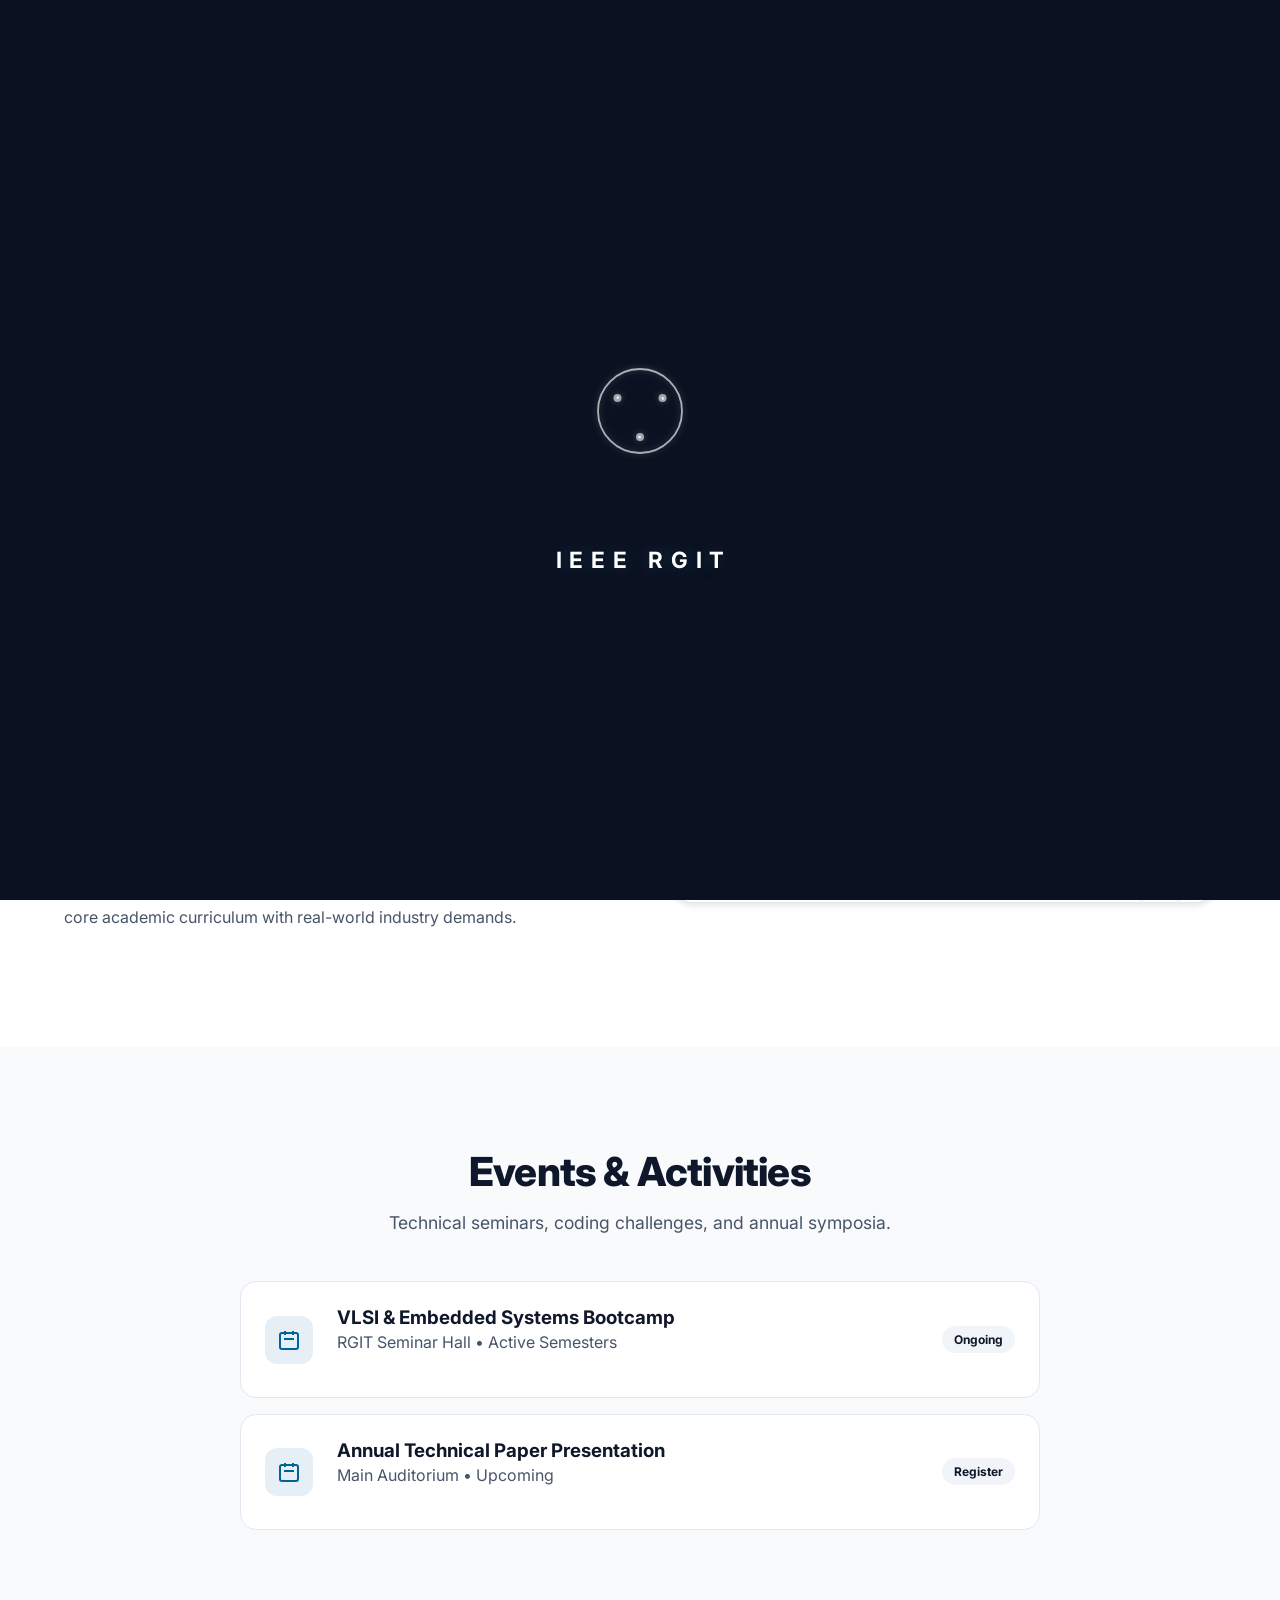
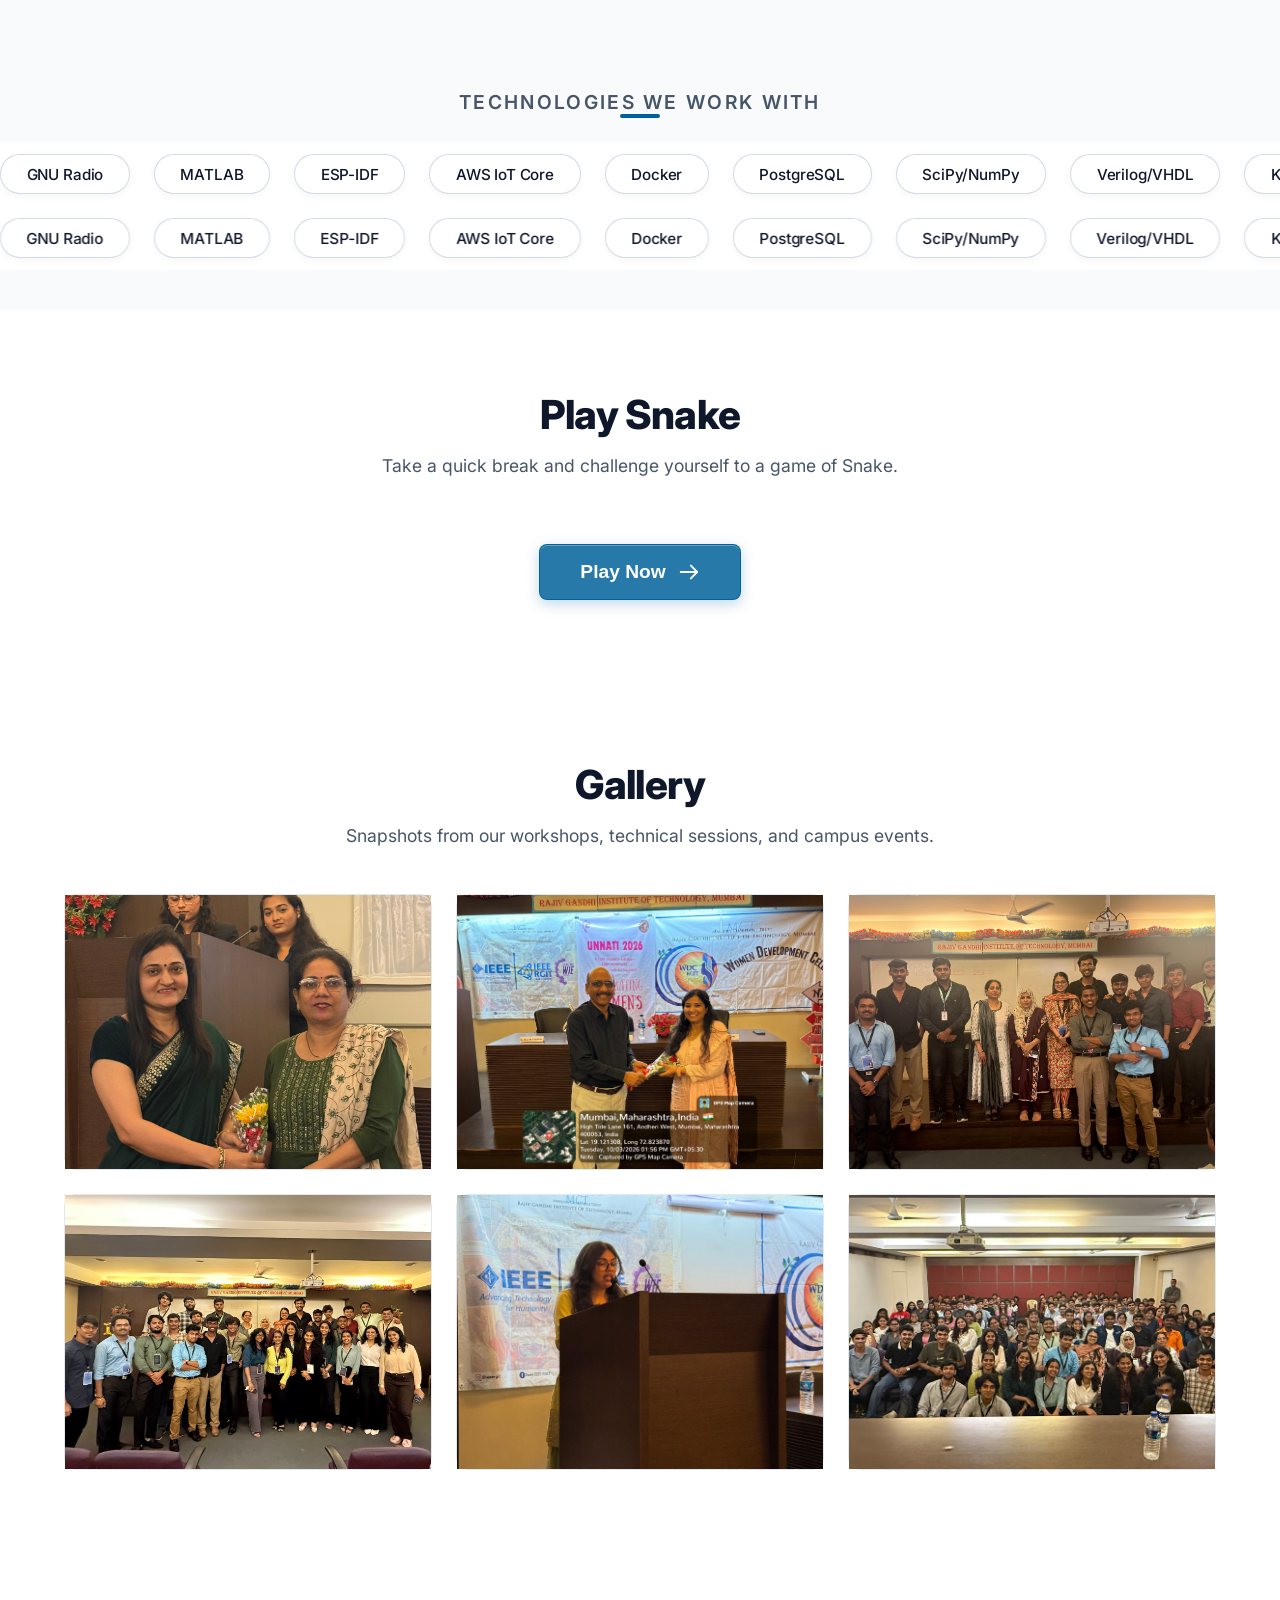
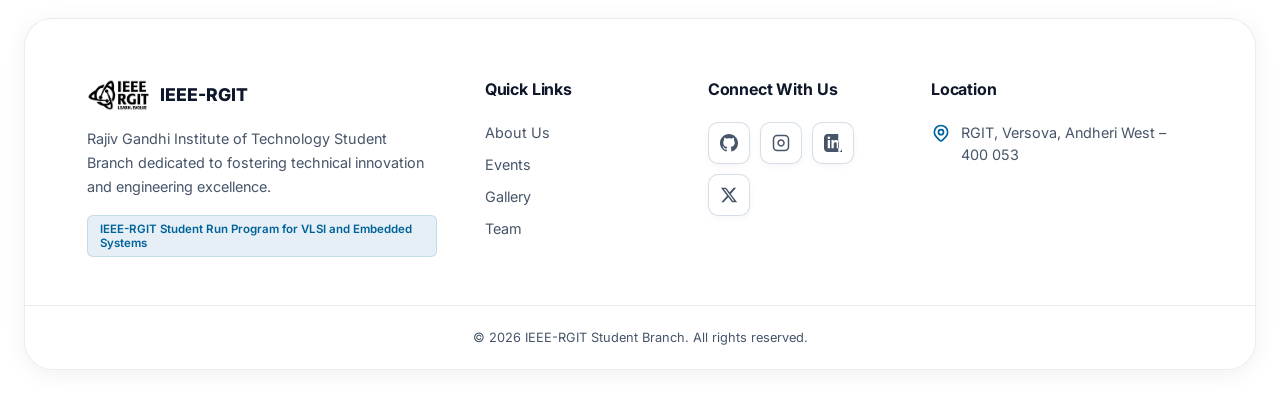
==== index.html @ 1ecc22e8 "index.html" ====
<!DOCTYPE html>
<html lang="en">
<head>
    <meta charset="UTF-8">
    <meta name="viewport" content="width=device-width, initial-scale=1.0">
    <title>IEEE-RGIT Student Branch</title>
    <meta name="description" content="IEEE-RGIT Student Branch focusing on VLSI, Embedded Systems, and Innovation.">
    
    <link rel="preconnect" href="https://fonts.googleapis.com">
    <link rel="preconnect" href="https://fonts.gstatic.com" crossorigin>
    <link href="https://fonts.googleapis.com/css2?family=Inter:wght@300;400;500;600;700;800&display=swap" rel="stylesheet">
    
    <link rel="stylesheet" href="css/style.css">
    <link rel="stylesheet" href="css/animation.css">
    <link rel="stylesheet" href="css/responsive.css">

    <script src="js/theme.js"></script>
</head>
<body class="home-page">

    <!-- ============================================================
         PRELOADER — Circle stays, dots emerge inward, trails form atom
         ============================================================ -->
    <div id="preloader" class="preloader-overlay" role="status" aria-label="Loading">
        <div class="preloader-content">

            <div class="preloader-stage">
                <svg class="preloader-svg"
                     viewBox="-110 -110 220 220"
                     xmlns="http://www.w3.org/2000/svg"
                     aria-hidden="true">

                    <path class="orbit-trail" id="preloader-trail-0" d="" />
                    <path class="orbit-trail" id="preloader-trail-1" d="" />
                    <path class="orbit-trail" id="preloader-trail-2" d="" />

                    <circle id="preloader-base-circle"
                            class="preloader-base-circle"
                            cx="0" cy="0" r="42" />

                    <circle class="preloader-dot" id="preloader-dot-0" r="4" cx="0" cy="0" />
                    <circle class="preloader-dot" id="preloader-dot-1" r="4" cx="0" cy="0" />
                    <circle class="preloader-dot" id="preloader-dot-2" r="4" cx="0" cy="0" />
                </svg>
            </div>

            <div class="preloader-text">
                <div class="preloader-brand">IEEE RGIT</div>
                <div class="preloader-tagline">LEARN. EVOLVE.</div>
            </div>

        </div>
    </div>

    <!-- NAVBAR -->
    <header class="navbar" id="navbar">
        <div class="nav-container">
            <a href="index.html" class="brand">
                <div class="brand-icon">
                    <img src="assets/Recruitment Poster.png" alt="IEEE-RGIT Logo">
                </div>
            </a>

            <nav class="nav-links">
                <a href="index.html" class="nav-link" style="color: var(--primary); font-weight: 700;">Home</a>
                <a href="about.html" class="nav-link">About</a>
                <a href="events.html" class="nav-link">Events</a>
                <a href="gallery.html" class="nav-link">Gallery</a>
                <a href="team.html" class="nav-link">Team</a>
            </nav>

            <div class="nav-actions">
                <button id="theme-toggle" class="icon-btn" aria-label="Toggle Dark Mode">
                    <svg class="sun-icon" viewBox="0 0 24 24" fill="none" stroke="currentColor" stroke-width="2"><circle cx="12" cy="12" r="5"/><path d="M12 1v2M12 21v2M4.22 4.22l1.42 1.42M18.36 18.36l1.42 1.42M1 12h2M21 12h2M4.22 19.78l1.42-1.42M18.36 5.64l1.42-1.42"/></svg>
                    <svg class="moon-icon" viewBox="0 0 24 24" fill="none" stroke="currentColor" stroke-width="2"><path d="M21 12.79A9 9 0 1111.21 3 7 7 0 0021 12.79z"/></svg>
                </button>
                <button id="mobile-menu-btn" class="icon-btn mobile-only" aria-label="Menu">
                    <svg viewBox="0 0 24 24" fill="none" stroke="currentColor" stroke-width="2"><path stroke-linecap="round" stroke-linejoin="round" d="M4 6h16M4 12h16m-7 6h7"/></svg>
                </button>
            </div>
        </div>
        
        <div class="mobile-menu" id="mobile-menu">
            <a href="index.html" class="mobile-link" style="color: var(--primary);">Home</a>
            <a href="about.html" class="mobile-link">About</a>
            <a href="events.html" class="mobile-link">Events</a>
            <a href="gallery.html" class="mobile-link">Gallery</a>
            <a href="team.html" class="mobile-link">Team</a>
        </div>
    </header>

    <!-- HERO -->
    <section class="hero" id="home">
        <div class="tech-lines-container" id="hero-tech-lines"></div>
        <div class="hero-content">
            <div class="badge">RAJIV GANDHI INSTITUTE OF TECHNOLOGY</div>
            <h1 class="hero-title">Shaping the Future of Engineering with <span class="highlight">IEEE-RGIT</span></h1>
            <p class="hero-subtitle">Empowering student innovators through collaborative research, hands-on technical workshops, VLSI design, embedded systems, and cutting-edge engineering projects.</p>

            <!-- ============================================================
                 LAYERED LIQUID-GLASS HERO CTA BUTTONS
                 Structure mirrors the reference glass-button component:
                   .glass-cta-wrap     — positioning context (isolation)
                   .glass-cta          — the translucent glass surface
                   .glass-cta-text     — content layer, kept above reflections
                   .glass-cta-shadow   — soft depth layer behind the surface
                 ============================================================ -->
            <div class="hero-cta">
                <div class="glass-cta-wrap glass-cta-wrap-primary">
                    <a href="events.html" class="glass-cta glass-cta-primary" aria-label="Explore Events">
                        <span class="glass-cta-text">
                            Explore Events
                            <svg viewBox="0 0 24 24" fill="none" stroke="currentColor" stroke-width="2" aria-hidden="true">
                                <path stroke-linecap="round" stroke-linejoin="round" d="M14 5l7 7m0 0l-7 7m7-7H3"/>
                            </svg>
                        </span>
                    </a>
                    <div class="glass-cta-shadow" aria-hidden="true"></div>
                </div>

                <div class="glass-cta-wrap glass-cta-wrap-outline">
                    <a href="about.html" class="glass-cta glass-cta-outline" aria-label="Learn More">
                        <span class="glass-cta-text">Learn More</span>
                    </a>
                    <div class="glass-cta-shadow" aria-hidden="true"></div>
                </div>
            </div>
        </div>
    </section>

    <!-- ABOUT SECTION -->
    <section class="section" id="about">
        <div class="container grid-2-col">
            <div class="about-text reveal-left">
                <div class="section-line"></div>
                <h2 class="section-title">About IEEE-RGIT</h2>
                <p class="text-muted">The IEEE Student Branch at Rajiv Gandhi Institute of Technology (RGIT) serves as a dynamic hub for engineering enthusiasts. We foster technical competence, professional networking, and ethical innovation across multiple domains.</p>
                <p class="text-muted">With a specialized focus on <strong>VLSI and Embedded Systems</strong>, our community provides students with rigorous practical exposure, bridging core academic curriculum with real-world industry demands.</p>
            </div>
            <div class="about-card reveal-right">
                <div class="card-glass">
                    <div class="tech-decorative-icon">
                        <svg viewBox="0 0 24 24" fill="none" stroke="currentColor" stroke-width="1"><path stroke-linecap="round" stroke-linejoin="round" d="M9 3v2m6-2v2M9 19v2m6-2v2M5 9H3m2 6H3m18-6h-2m2 6h-2M7 19h10a2 2 0 002-2V7a2 2 0 00-2-2H7a2 2 0 00-2 2v10a2 2 0 002 2z"/></svg>
                    </div>
                    <h3>Core Objectives</h3>
                    <ul class="objective-list">
                        <li><svg viewBox="0 0 24 24" fill="none" stroke="currentColor"><path stroke-linecap="round" stroke-linejoin="round" d="M5 13l4 4L19 7"/></svg> Promoting technical excellence in hardware & software.</li>
                        <li><svg viewBox="0 0 24 24" fill="none" stroke="currentColor"><path stroke-linecap="round" stroke-linejoin="round" d="M5 13l4 4L19 7"/></svg> Hosting research seminars and bootcamps.</li>
                        <li><svg viewBox="0 0 24 24" fill="none" stroke="currentColor"><path stroke-linecap="round" stroke-linejoin="round" d="M5 13l4 4L19 7"/></svg> Mentoring teams for technical showcases.</li>
                    </ul>
                </div>
            </div>
        </div>
    </section>

    <!-- EVENTS & ACTIVITIES -->
    <section class="section bg-alt" id="events">
        <div class="container">
            <div class="section-header reveal-up">
                <h2 class="section-title">Events & Activities</h2>
                <p class="section-subtitle">Technical seminars, coding challenges, and annual symposia.</p>
            </div>
            <div class="event-list stagger-container">
                <div class="event-card stagger-item">
                    <div class="event-icon"><svg viewBox="0 0 24 24" fill="none" stroke="currentColor" stroke-width="2"><path d="M8 7V3m8 4V3m-9 8h10M5 21h14a2 2 0 002-2V7a2 2 0 00-2-2H5a2 2 0 00-2 2v12a2 2 0 002 2z"/></svg></div>
                    <div class="event-info">
                        <h3>VLSI & Embedded Systems Bootcamp</h3>
                        <p class="text-muted">RGIT Seminar Hall • Active Semesters</p>
                    </div>
                    <div class="event-status">Ongoing</div>
                </div>
                <div class="event-card stagger-item">
                    <div class="event-icon"><svg viewBox="0 0 24 24" fill="none" stroke="currentColor" stroke-width="2"><path d="M8 7V3m8 4V3m-9 8h10M5 21h14a2 2 0 002-2V7a2 2 0 00-2-2H5a2 2 0 00-2 2v12a2 2 0 002 2z"/></svg></div>
                    <div class="event-info">
                        <h3>Annual Technical Paper Presentation</h3>
                        <p class="text-muted">Main Auditorium • Upcoming</p>
                    </div>
                    <div class="event-status"><a href="events.html">Register</a></div>
                </div>
            </div>
        </div>
    </section>

    <!-- TECHNOLOGIES WE WORK WITH -->
    <section class="section tech-marquee-section" id="technologies">
        <div class="container">
            <div class="section-header reveal-up">
                <h2 class="section-title tech-section-title">Technologies We Work With</h2>
                <div class="section-line" style="margin: 0 auto 1.5rem auto;"></div>
            </div>
        </div>

        <!-- Track 1 — scrolls right-to-left (16 items × 2 sets = 32 pills) -->
        <div class="marquee-wrapper">
            <div class="marquee-track marquee-track-1" aria-hidden="true">
                <span class="tech-pill">GNU Radio</span>
                <span class="tech-pill">MATLAB</span>
                <span class="tech-pill">ESP-IDF</span>
                <span class="tech-pill">AWS IoT Core</span>
                <span class="tech-pill">Docker</span>
                <span class="tech-pill">PostgreSQL</span>
                <span class="tech-pill">SciPy/NumPy</span>
                <span class="tech-pill">Verilog/VHDL</span>
                <span class="tech-pill">KiCad</span>
                <span class="tech-pill">FreeRTOS</span>
                <span class="tech-pill">keil</span>
                <span class="tech-pill">Proteus Software</span>
                <span class="tech-pill">Scilab</span>
                <span class="tech-pill">Arduino uno</span>
                <span class="tech-pill">Arduino IDE</span>
                <span class="tech-pill">HFSS</span>

                <span class="tech-pill">GNU Radio</span>
                <span class="tech-pill">MATLAB</span>
                <span class="tech-pill">ESP-IDF</span>
                <span class="tech-pill">AWS IoT Core</span>
                <span class="tech-pill">Docker</span>
                <span class="tech-pill">PostgreSQL</span>
                <span class="tech-pill">SciPy/NumPy</span>
                <span class="tech-pill">Verilog/VHDL</span>
                <span class="tech-pill">KiCad</span>
                <span class="tech-pill">FreeRTOS</span>
                <span class="tech-pill">keil</span>
                <span class="tech-pill">Proteus Software</span>
                <span class="tech-pill">Scilab</span>
                <span class="tech-pill">Arduino uno</span>
                <span class="tech-pill">Arduino IDE</span>
                <span class="tech-pill">HFSS</span>
            </div>
        </div>

        <!-- Track 2 — scrolls left-to-right (16 items × 2 sets = 32 pills) -->
        <div class="marquee-wrapper">
            <div class="marquee-track marquee-track-2" aria-hidden="true">
                <span class="tech-pill">GNU Radio</span>
                <span class="tech-pill">MATLAB</span>
                <span class="tech-pill">ESP-IDF</span>
                <span class="tech-pill">AWS IoT Core</span>
                <span class="tech-pill">Docker</span>
                <span class="tech-pill">PostgreSQL</span>
                <span class="tech-pill">SciPy/NumPy</span>
                <span class="tech-pill">Verilog/VHDL</span>
                <span class="tech-pill">KiCad</span>
                <span class="tech-pill">FreeRTOS</span>
                <span class="tech-pill">keil</span>
                <span class="tech-pill">Proteus Software</span>
                <span class="tech-pill">Scilab</span>
                <span class="tech-pill">Arduino uno</span>
                <span class="tech-pill">Arduino IDE</span>
                <span class="tech-pill">HFSS</span>

                <span class="tech-pill">GNU Radio</span>
                <span class="tech-pill">MATLAB</span>
                <span class="tech-pill">ESP-IDF</span>
                <span class="tech-pill">AWS IoT Core</span>
                <span class="tech-pill">Docker</span>
                <span class="tech-pill">PostgreSQL</span>
                <span class="tech-pill">SciPy/NumPy</span>
                <span class="tech-pill">Verilog/VHDL</span>
                <span class="tech-pill">KiCad</span>
                <span class="tech-pill">FreeRTOS</span>
                <span class="tech-pill">keil</span>
                <span class="tech-pill">Proteus Software</span>
                <span class="tech-pill">Scilab</span>
                <span class="tech-pill">Arduino uno</span>
                <span class="tech-pill">Arduino IDE</span>
                <span class="tech-pill">HFSS</span>
            </div>
        </div>
    </section>

    <!-- SNAKE GAME SECTION -->
    <section class="section snake-section" id="snake-game">
        <div class="container">
            <div class="section-header reveal-up">
                <h2 class="section-title">Play Snake</h2>
                <p class="section-subtitle">Take a quick break and challenge yourself to a game of Snake.</p>
            </div>
            <div class="game-launch-wrapper reveal-up">
                <button id="launchSnakeBtn" class="btn btn-primary launch-btn">
                    Play Now
                    <svg viewBox="0 0 24 24" fill="none" stroke="currentColor" stroke-width="2"><path stroke-linecap="round" stroke-linejoin="round" d="M14 5l7 7m0 0l-7 7m7-7H3"/></svg>
                </button>
            </div>
        </div>
    </section>

    <!-- GALLERY SECTION -->
    <section class="section" id="gallery">
        <div class="container">
            <div class="section-header reveal-up">
                <h2 class="section-title">Gallery</h2>
                <p class="section-subtitle">Snapshots from our workshops, technical sessions, and campus events.</p>
            </div>
            <div class="gallery-grid stagger-container" id="gallery-grid">
                <!-- Images will be injected by JavaScript -->
            </div>
        </div>
    </section>

    <!-- LIGHTBOX -->
    <div id="lightbox" class="lightbox">
        <span class="lightbox-close">&times;</span>
        <div class="lightbox-content">
            <img id="lightbox-image" src="" alt="Gallery Image" style="max-width: 100%; max-height: 70vh; border-radius: 8px;">
            <p id="lightbox-caption" style="margin-top: 1rem;"></p>
        </div>
    </div>

    <!-- SNAKE GAME MODAL -->
    <div id="snakeModal" class="snake-modal-overlay">
        <div class="snake-modal-backdrop"></div>
        <div class="snake-modal-window">
            <button class="snake-modal-close" id="closeSnakeModal" aria-label="Close game">×</button>
            <div class="snake-modal-body">
                <iframe id="snakeIframe" src="games/snake.html" title="Snake Game"></iframe>
            </div>
        </div>
    </div>

    <!-- FOOTER -->
    <footer class="footer">
        <div class="container footer-grid">
            <div class="footer-col">
                <div class="footer-brand">
                    <div class="brand-icon"><img src="assets/Recruitment Poster.png" alt="IEEE-RGIT Logo" style="filter: brightness(0) invert(1); height: 32px;"></div>
                    <span class="brand-title">IEEE-RGIT</span>
                </div>
                <p class="footer-desc">Rajiv Gandhi Institute of Technology Student Branch dedicated to fostering technical innovation and engineering excellence.</p>
                <div class="footer-highlight">IEEE-RGIT Student Run Program for VLSI and Embedded Systems</div>
            </div>
            <div class="footer-col">
                <h4 class="footer-title">Quick Links</h4>
                <ul class="footer-links">
                    <li><a href="about.html">About Us</a></li>
                    <li><a href="events.html">Events</a></li>
                    <li><a href="gallery.html">Gallery</a></li>
                    <li><a href="team.html">Team</a></li>
                </ul>
            </div>
            <div class="footer-col">
                <h4 class="footer-title">Connect With Us</h4>
                <div class="social-icons">
                    <a href="#" class="social-icon" aria-label="GitHub"><svg viewBox="0 0 24 24" fill="currentColor"><path d="M12 0C5.37 0 0 5.37 0 12c0 5.31 3.435 9.795 8.205 11.385.6.105.825-.255.825-.57 0-.285-.015-1.23-.015-2.235-3.015.555-3.795-.735-4.035-1.41-.135-.345-.72-1.41-1.23-1.695-.42-.225-1.02-.78-.015-.795.945-.015 1.62.87 1.845 1.23 1.08 1.815 2.805 1.305 3.495.99.105-.78.42-1.305.765-1.605-2.67-.3-5.46-1.335-5.46-5.925 0-1.305.465-2.385 1.23-3.225-.12-.3-.54-1.53.12-3.18 0 0 1.005-.315 3.3 1.23.96-.27 1.98-.405 3-.405s2.04.135 3 .405c2.295-1.56 3.3-1.23 3.3-1.23.66 1.65.24 2.88.12 3.18.765.84 1.23 1.905 1.23 3.225 0 4.605-2.805 5.625-5.475 5.925.435.375.81 1.095.81 2.22 0 1.605-.015 2.895-.015 3.3 0 .315.225.69.825.57A12.02 12.02 0 0024 12c0-6.63-5.37-12-12-12z"/></svg></a>
                    <a href="https://www.instagram.com/ieeergit/" target="_blank" rel="noopener noreferrer" class="social-icon" aria-label="Instagram"><svg viewBox="0 0 24 24" fill="none" stroke="currentColor" stroke-width="2"><rect width="20" height="20" x="2" y="2" rx="5" ry="5"/><path d="M16 11.37A4 4 0 1112.63 8 4 4 0 0116 11.37z"/><line x1="17.5" x2="17.51" y1="6.5" y2="6.5"/></svg></a>
                    <a href="#" class="social-icon" aria-label="LinkedIn"><svg viewBox="0 0 24 24" fill="currentColor"><path d="M19 0h-14c-2.761 0-5 2.239-5 5v14c0 2.761 2.239 5 5 5h14c2.762 0 5-2.239 5-5v14c0-2.761-2.238-5-5-5zm-11 19h-3v-11h3v11zm-1.5-12.268c-.966 0-1.75-.79-1.75-1.764s.784-1.764 1.75-1.764 1.75.79 1.75 1.764-.783 1.764-1.75 1.764zm13.5 12.268h-3v-5.604c0-3.368-4-3.113-4 0v5.604h-3v-11h3v1.765c1.396-2.586 7-2.777 7 2.476v6.759z"/></svg></a>
                    <a href="#" class="social-icon" aria-label="Twitter"><svg viewBox="0 0 24 24" fill="currentColor"><path d="M18.244 2.25h3.308l-7.227 8.26 8.502 11.24H16.17l-5.214-6.817L4.99 21.75H1.68l7.73-8.835L1.254 2.25H8.08l4.713 6.231zm-1.161 17.52h1.833L7.084 4.126H5.117z"/></svg></a>
                </div>
            </div>
            <div class="footer-col">
                <h4 class="footer-title">Location</h4>
                <div class="location">
                    <svg viewBox="0 0 24 24" fill="none" stroke="currentColor" stroke-width="2"><path d="M17.657 16.657L13.414 20.9a1.998 1.998 0 01-2.827 0l-4.244-4.243a8 8 0 1111.314 0z"/><path d="M15 11a3 3 0 11-6 0 3 3 0 016 0z"/></svg>
                    <span>RGIT, Versova, Andheri West – 400 053</span>
                </div>
            </div>
        </div>
        <div class="footer-bottom">
            <div class="container">
                <p>&copy; <span id="year"></span> IEEE-RGIT Student Branch. All rights reserved.</p>
            </div>
        </div>
    </footer>

    <script src="js/animation.js"></script>
    <script src="js/main.js"></script>
    <script>
        (function() {
            const modal = document.getElementById('snakeModal');
            const iframe = document.getElementById('snakeIframe');
            const closeBtn = document.getElementById('closeSnakeModal');
            const launchBtn = document.getElementById('launchSnakeBtn');
            const body = document.body;

            function openModal() {
                modal.classList.add('active');
                body.style.overflow = 'hidden';
                setTimeout(() => {
                    iframe.contentWindow.postMessage('startGame', '*');
                }, 100);
            }

            function closeModal() {
                modal.classList.remove('active');
                body.style.overflow = '';
                iframe.contentWindow.postMessage('stopGame', '*');
            }

            launchBtn.addEventListener('click', openModal);
            closeBtn.addEventListener('click', closeModal);

            document.addEventListener('keydown', (e) => {
                if (e.key === 'Escape' && modal.classList.contains('active')) {
                    closeModal();
                }
            });

            window.addEventListener('message', (e) => {
                if (e.data === 'openSnakeModal') {
                    openModal();
                }
            });
        })();
    </script>
</body>
</html>
---- css/style.css ----
/* ==================================================
   1. CSS VARIABLES (THEMING)
================================================== */
:root {
    --bg-main: #ffffff;
    --bg-alt: #f8fafc;
    --surface: #ffffff;
    --surface-hover: #f1f5f9;
    --text-main: #0f172a;
    --text-muted: #475569;
    --primary: #00629B;
    --primary-hover: #004d7a;
    --border: #e2e8f0;
    --shadow-sm: 0 1px 2px rgba(0,0,0,0.05);
    --shadow-md: 0 4px 6px -1px rgba(0,0,0,0.1);
    --tech-line: rgba(0, 98, 155, 0.1);
    --glass-bg: rgba(255, 255, 255, 0.85);

    /* Liquid Glass: Navbar (light) — also reused by the footer */
    --glass-nav-bg: rgba(255, 255, 255, 0.68);
    --glass-nav-border: rgba(226, 232, 240, 0.8);
    --glass-nav-highlight: rgba(255, 255, 255, 0.95);
    --glass-nav-shadow: 0 4px 24px rgba(15, 23, 42, 0.06);

    /* Liquid Glass: Secondary Button (light) */
    --glass-btn-bg: rgba(255, 255, 255, 0.55);
    --glass-btn-bg-hover: rgba(255, 255, 255, 0.82);
    --glass-btn-border: rgba(203, 213, 225, 0.8);
    --glass-btn-highlight: rgba(255, 255, 255, 0.95);

    /* Liquid Glass: Primary Button (light) */
    --glass-primary-bg: rgba(0, 98, 155, 0.85);
    --glass-primary-bg-hover: rgba(0, 98, 155, 0.96);
    --glass-primary-border: rgba(0, 98, 155, 0.95);
    --glass-primary-highlight: rgba(255, 255, 255, 0.3);

    /* Liquid Glass: Hero CTA (light) — translucent + subtle luminous edge */
    --glass-cta-bg: rgba(0, 98, 155, 0.42);
    --glass-cta-bg-hover: rgba(0, 98, 155, 0.58);
    --glass-cta-border: rgba(255, 255, 255, 0.55);
    --glass-cta-highlight: rgba(255, 255, 255, 0.55);
    --glass-cta-shadow:
        0 4px 16px rgba(15, 23, 42, 0.1),
        0 0 18px rgba(0, 98, 155, 0.18);
    --glass-cta-shadow-hover:
        0 6px 22px rgba(15, 23, 42, 0.14),
        0 0 26px rgba(0, 98, 155, 0.3);

    /* Liquid Glass: Hero CTA outline (light) */
    --glass-cta-outline-bg: rgba(255, 255, 255, 0.5);
    --glass-cta-outline-bg-hover: rgba(255, 255, 255, 0.72);
    --glass-cta-outline-border: rgba(203, 213, 225, 0.8);
    --glass-cta-outline-highlight: rgba(255, 255, 255, 0.9);
    --glass-cta-outline-shadow:
        0 4px 16px rgba(15, 23, 42, 0.06),
        0 0 14px rgba(0, 98, 155, 0.08);
    --glass-cta-outline-shadow-hover:
        0 6px 20px rgba(15, 23, 42, 0.1),
        0 0 22px rgba(0, 98, 155, 0.16);

    /* Marquee pill (light) — solid-ish glass without backdrop-filter */
    --glass-pill-bg: rgba(255, 255, 255, 0.88);
    --glass-pill-bg-hover: rgba(255, 255, 255, 0.98);
    --glass-pill-border: rgba(203, 213, 225, 0.85);
    --glass-pill-highlight: rgba(255, 255, 255, 0.95);
}

html.dark {
    --bg-main: #0b1120;
    --bg-alt: #0f172a;
    --surface: #1e293b;
    --surface-hover: #334155;
    --text-main: #f8fafc;
    --text-muted: #94a3b8;
    --primary: #38bdf8;
    --primary-hover: #7dd3fc;
    --border: #334155;
    --shadow-sm: 0 1px 2px rgba(0,0,0,0.3);
    --shadow-md: 0 4px 6px -1px rgba(0,0,0,0.5);
    --tech-line: rgba(56, 189, 248, 0.1);
    --glass-bg: rgba(11, 17, 32, 0.85);

    --glass-nav-bg: rgba(15, 23, 42, 0.62);
    --glass-nav-border: rgba(51, 65, 85, 0.7);
    --glass-nav-highlight: rgba(255, 255, 255, 0.08);
    --glass-nav-shadow: 0 4px 24px rgba(0, 0, 0, 0.35);

    --glass-btn-bg: rgba(30, 41, 59, 0.55);
    --glass-btn-bg-hover: rgba(30, 41, 59, 0.82);
    --glass-btn-border: rgba(56, 189, 248, 0.3);
    --glass-btn-highlight: rgba(255, 255, 255, 0.1);

    --glass-primary-bg: rgba(56, 189, 248, 0.85);
    --glass-primary-bg-hover: rgba(56, 189, 248, 0.96);
    --glass-primary-border: rgba(56, 189, 248, 0.95);
    --glass-primary-highlight: rgba(255, 255, 255, 0.35);

    /* Liquid Glass: Hero CTA (dark) — translucent + subtle luminous edge */
    --glass-cta-bg: rgba(56, 189, 248, 0.22);
    --glass-cta-bg-hover: rgba(56, 189, 248, 0.4);
    --glass-cta-border: rgba(125, 211, 252, 0.5);
    --glass-cta-highlight: rgba(255, 255, 255, 0.4);
    --glass-cta-shadow:
        0 4px 16px rgba(0, 0, 0, 0.3),
        0 0 20px rgba(56, 189, 248, 0.22);
    --glass-cta-shadow-hover:
        0 6px 22px rgba(0, 0, 0, 0.4),
        0 0 30px rgba(56, 189, 248, 0.4);

    /* Liquid Glass: Hero CTA outline (dark) */
    --glass-cta-outline-bg: rgba(30, 41, 59, 0.55);
    --glass-cta-outline-bg-hover: rgba(30, 41, 59, 0.78);
    --glass-cta-outline-border: rgba(56, 189, 248, 0.3);
    --glass-cta-outline-highlight: rgba(255, 255, 255, 0.15);
    --glass-cta-outline-shadow:
        0 4px 16px rgba(0, 0, 0, 0.3),
        0 0 14px rgba(56, 189, 248, 0.1);
    --glass-cta-outline-shadow-hover:
        0 6px 20px rgba(0, 0, 0, 0.4),
        0 0 22px rgba(56, 189, 248, 0.2);

    /* Marquee pill (dark) — solid-ish glass without backdrop-filter */
    --glass-pill-bg: rgba(30, 41, 59, 0.88);
    --glass-pill-bg-hover: rgba(30, 41, 59, 0.98);
    --glass-pill-border: rgba(56, 189, 248, 0.35);
    --glass-pill-highlight: rgba(255, 255, 255, 0.12);
}

/* ==================================================
   2. RESET & BASE
================================================== */
* {
    margin: 0;
    padding: 0;
    box-sizing: border-box;
}

html {
    scroll-behavior: smooth;
    font-family: 'Inter', system-ui, sans-serif;
    color: var(--text-main);
    background-color: var(--bg-main);
    transition: background-color 0.3s ease, color 0.3s ease;
}

body {
    overflow-x: hidden;
}

a {
    text-decoration: none;
    color: inherit;
}

ul {
    list-style: none;
}

.container {
    max-width: 1200px;
    width: 90%;
    margin: 0 auto;
}

.section {
    padding: 100px 0;
    position: relative;
}

.bg-alt {
    background-color: var(--bg-alt);
    border-top: 1px solid var(--border);
    border-bottom: 1px solid var(--border);
}

.relative { position: relative; }
.overflow-hidden { overflow: hidden; }

/* ==================================================
   3. TYPOGRAPHY
================================================== */
.section-title {
    font-size: 2.5rem;
    font-weight: 800;
    margin-bottom: 1rem;
    letter-spacing: -0.02em;
}

.section-subtitle {
    font-size: 1.1rem;
    color: var(--text-muted);
    max-width: 600px;
    margin-bottom: 3rem;
}

.section-header {
    text-align: center;
    display: flex;
    flex-direction: column;
    align-items: center;
}

.text-muted {
    color: var(--text-muted);
    line-height: 1.7;
    margin-bottom: 1rem;
}

.highlight { color: var(--primary); }

/* ==================================================
   4. NAVBAR (Liquid Glass — unchanged reference)
================================================== */
.navbar {
    position: fixed;
    top: 0;
    width: 100%;
    z-index: 100;
    background: var(--glass-nav-bg);
    backdrop-filter: blur(20px) saturate(180%);
    -webkit-backdrop-filter: blur(20px) saturate(180%);
    border-bottom: 1px solid var(--glass-nav-border);
    box-shadow:
        var(--glass-nav-shadow),
        inset 0 1px 0 var(--glass-nav-highlight);
    transition: background 0.3s ease, box-shadow 0.3s ease;
}

.nav-container {
    max-width: 1200px;
    width: 90%;
    margin: 0 auto;
    display: flex;
    justify-content: space-between;
    align-items: center;
    height: 70px;
}

.brand {
    display: flex;
    align-items: center;
    gap: 10px;
}

.brand-icon {
    width: auto;
    height: auto;
    background: none;
    border-radius: 0;
    display: flex;
    align-items: center;
    justify-content: center;
    flex-shrink: 0;
}

.brand-icon img {
    height: 36px;
    width: auto;
    display: block;
    object-fit: contain;
}

html:not(.dark) .brand-icon img {
    filter: brightness(0) saturate(100%) invert(0%) sepia(100%) saturate(10000%) hue-rotate(205deg);
}

.brand-title {
    font-weight: 800;
    font-size: 1.1rem;
    line-height: 1;
}

.nav-links {
    display: flex;
    gap: 2rem;
}

.nav-link {
    font-size: 0.9rem;
    font-weight: 500;
    color: var(--text-muted);
    transition: color 0.25s ease;
    position: relative;
}

.nav-link::before {
    content: '';
    position: absolute;
    top: -6px;
    right: -12px;
    bottom: -6px;
    left: -12px;
    border-radius: 10px;
    background: var(--glass-btn-bg);
    border: 1px solid var(--glass-btn-border);
    box-shadow:
        inset 0 1px 0 var(--glass-btn-highlight),
        0 2px 8px rgba(15, 23, 42, 0.04);
    opacity: 0;
    transform: scale(0.95);
    transition: opacity 0.25s ease, transform 0.25s ease;
    pointer-events: none;
    z-index: -1;
}

.nav-link:hover { color: var(--primary); }
.nav-link:hover::before { opacity: 1; transform: scale(1); }

.nav-link::after {
    content: '';
    position: absolute;
    left: 0;
    bottom: -4px;
    width: 0;
    height: 2px;
    background: var(--primary);
    transition: width 0.3s cubic-bezier(0.22, 1, 0.36, 1);
    z-index: 1;
}
.nav-link:hover::after,
.nav-link:focus::after { width: 100%; }
.nav-link[style*="color: var(--primary)"]::after { width: 100%; }

.nav-actions {
    display: flex;
    align-items: center;
    gap: 1rem;
}

.icon-btn {
    background: none;
    border: none;
    color: var(--text-muted);
    cursor: pointer;
    width: 36px;
    height: 36px;
    display: flex;
    align-items: center;
    justify-content: center;
    border-radius: 50%;
    transition: background 0.2s, color 0.2s;
}

.icon-btn:hover {
    background: var(--surface-hover);
    color: var(--primary);
}

.icon-btn svg { width: 20px; }

html.dark .sun-icon { display: block; }
html.dark .moon-icon { display: none; }
html:not(.dark) .sun-icon { display: none; }
html:not(.dark) .moon-icon { display: block; }

.mobile-menu {
    display: none;
    background: var(--glass-nav-bg);
    backdrop-filter: blur(20px) saturate(180%);
    -webkit-backdrop-filter: blur(20px) saturate(180%);
    border-bottom: 1px solid var(--glass-nav-border);
    box-shadow: var(--glass-nav-shadow);
    padding: 1rem 5%;
}
.mobile-menu.active {
    display: flex;
    flex-direction: column;
}
.mobile-link {
    padding: 1rem 0;
    font-weight: 500;
    border-bottom: 1px solid var(--glass-nav-border);
}
.mobile-link:last-child { border: none; }

.navbar.scrolled {
    box-shadow:
        var(--glass-nav-shadow),
        0 4px 20px rgba(0, 0, 0, 0.08),
        inset 0 1px 0 var(--glass-nav-highlight);
}

/* ==================================================
   5. HERO
================================================== */
.hero {
    min-height: auto;
    display: flex;
    align-items: center;
    justify-content: center;
    text-align: center;
    padding: 110px 0 0 0;
    position: relative;
    overflow: hidden;
}

.hero-content {
    position: relative;
    z-index: 10;
    max-width: 800px;
    padding: 0 20px;
    opacity: 0;
    transform: translateY(12px);
    transition: opacity 0.8s ease, transform 0.8s ease;
}
.hero-content.hero-ready {
    opacity: 1;
    transform: translateY(0);
}

.hero-content .badge {
    opacity: 0;
    transform: translateY(8px);
    transition: opacity 0.6s ease, transform 0.6s ease;
    transition-delay: 0.1s;
}
.hero-content .hero-title {
    opacity: 0;
    transform: translateY(10px);
    transition: opacity 0.7s ease, transform 0.7s ease;
    transition-delay: 0.25s;
}
.hero-content .hero-subtitle {
    opacity: 0;
    transform: translateY(8px);
    transition: opacity 0.6s ease, transform 0.6s ease;
    transition-delay: 0.4s;
}
.hero-content .hero-cta {
    opacity: 0;
    transform: translateY(6px);
    transition: opacity 0.6s ease, transform 0.6s ease;
    transition-delay: 0.55s;
}
.hero-content.hero-ready .badge,
.hero-content.hero-ready .hero-title,
.hero-content.hero-ready .hero-subtitle,
.hero-content.hero-ready .hero-cta {
    opacity: 1;
    transform: translateY(0);
}

.badge {
    display: inline-block;
    padding: 6px 14px;
    background: rgba(0, 98, 155, 0.1);
    color: var(--primary);
    border-radius: 20px;
    font-size: 0.75rem;
    font-weight: 700;
    text-transform: uppercase;
    letter-spacing: 0.05em;
    margin-bottom: 1.5rem;
}
html.dark .badge { background: rgba(56, 189, 248, 0.15); }

.hero-title {
    font-size: 4rem;
    font-weight: 800;
    line-height: 1.1;
    margin-bottom: 1.5rem;
    letter-spacing: -0.03em;
}

.hero-subtitle {
    font-size: 1.2rem;
    color: var(--text-muted);
    margin-bottom: 2.5rem;
}

.hero-cta {
    display: flex;
    gap: 1rem;
    justify-content: center;
}

/* ==================================================
   6. BUTTONS (base glass — used across the site)
================================================== */
.btn {
    padding: 12px 28px;
    border-radius: 8px;
    font-weight: 600;
    font-size: 0.95rem;
    display: flex;
    align-items: center;
    gap: 8px;
    transition: all 0.3s ease;
    cursor: pointer;
    position: relative;
    overflow: hidden;
}

.btn svg { width: 18px; transition: transform 0.3s cubic-bezier(0.22, 1, 0.36, 1); }
.btn:hover svg { transform: translateX(4px); }

.btn-primary {
    background: var(--glass-primary-bg);
    color: #fff;
    border: 1px solid var(--glass-primary-border);
    backdrop-filter: blur(12px) saturate(160%);
    -webkit-backdrop-filter: blur(12px) saturate(160%);
    box-shadow:
        0 4px 14px rgba(0, 98, 155, 0.25),
        inset 0 1px 0 var(--glass-primary-highlight);
    transition: background 0.3s ease, transform 0.25s ease, box-shadow 0.3s ease;
}
html.dark .btn-primary {
    color: #0b1120;
    box-shadow:
        0 4px 14px rgba(56, 189, 248, 0.2),
        inset 0 1px 0 var(--glass-primary-highlight);
}
.btn-primary:hover {
    background: var(--glass-primary-bg-hover);
    transform: translateY(-2px);
    box-shadow:
        0 8px 25px rgba(0, 98, 155, 0.3),
        inset 0 1px 0 var(--glass-primary-highlight);
}
html.dark .btn-primary:hover {
    box-shadow:
        0 8px 25px rgba(56, 189, 248, 0.3),
        inset 0 1px 0 var(--glass-primary-highlight);
}
.btn-primary:active {
    transform: scale(0.97) translateY(0);
}

.btn-outline {
    background: var(--glass-btn-bg);
    color: var(--text-main);
    border: 1px solid var(--glass-btn-border);
    backdrop-filter: blur(12px) saturate(160%);
    -webkit-backdrop-filter: blur(12px) saturate(160%);
    box-shadow:
        0 2px 8px rgba(15, 23, 42, 0.04),
        inset 0 1px 0 var(--glass-btn-highlight);
    transition: background 0.3s ease, transform 0.25s ease, border-color 0.3s ease, box-shadow 0.3s ease;
}
.btn-outline:hover {
    background: var(--glass-btn-bg-hover);
    border-color: var(--primary);
    transform: translateY(-2px);
    box-shadow:
        0 6px 18px rgba(15, 23, 42, 0.08),
        inset 0 1px 0 var(--glass-btn-highlight);
}
.btn-outline:active {
    transform: scale(0.97) translateY(0);
}

/* ==================================================
   6b. HERO CTA BUTTONS — LIQUID GLASS + SUBTLE GLOW
   Scoped to .hero-cta so the base .btn-primary /
   .btn-outline rules (used by Play Now etc.) stay
   untouched. Reuses the navbar's glass vocabulary:
   translucent bg, backdrop blur, subtle border, inset
   top highlight, PLUS a soft luminous edge glow that
   reads as light catching the glass — not a neon halo.
================================================== */

/* Explore Events — glass primary */
.hero-cta .btn-primary {
    /* Top reflection gradient layered over translucent base */
    background:
        linear-gradient(180deg, rgba(255, 255, 255, 0.22), rgba(255, 255, 255, 0) 55%),
        var(--glass-cta-bg);
    color: #ffffff;
    border: 1px solid var(--glass-cta-border);
    backdrop-filter: blur(14px) saturate(180%);
    -webkit-backdrop-filter: blur(14px) saturate(180%);
    box-shadow:
        var(--glass-cta-shadow),
        inset 0 1px 0 var(--glass-cta-highlight),
        inset 0 -1px 0 rgba(0, 0, 0, 0.08);
    transition: background 0.3s ease, transform 0.25s ease, box-shadow 0.3s ease, border-color 0.3s ease;
}
.hero-cta .btn-primary:hover {
    background:
        linear-gradient(180deg, rgba(255, 255, 255, 0.3), rgba(255, 255, 255, 0) 55%),
        var(--glass-cta-bg-hover);
    border-color: var(--glass-cta-border);
    transform: translateY(-2px);
    box-shadow:
        var(--glass-cta-shadow-hover),
        inset 0 1px 0 var(--glass-cta-highlight),
        inset 0 -1px 0 rgba(0, 0, 0, 0.08);
}
.hero-cta .btn-primary:active {
    transform: translateY(0) scale(0.98);
    box-shadow:
        var(--glass-cta-shadow),
        inset 0 1px 0 var(--glass-cta-highlight),
        inset 0 -1px 0 rgba(0, 0, 0, 0.08);
}

/* Learn More — glass outline */
.hero-cta .btn-outline {
    background:
        linear-gradient(180deg, rgba(255, 255, 255, 0.18), rgba(255, 255, 255, 0) 55%),
        var(--glass-cta-outline-bg);
    color: var(--text-main);
    border: 1px solid var(--glass-cta-outline-border);
    backdrop-filter: blur(14px) saturate(180%);
    -webkit-backdrop-filter: blur(14px) saturate(180%);
    box-shadow:
        var(--glass-cta-outline-shadow),
        inset 0 1px 0 var(--glass-cta-outline-highlight),
        inset 0 -1px 0 rgba(0, 0, 0, 0.05);
    transition: background 0.3s ease, transform 0.25s ease, box-shadow 0.3s ease, border-color 0.3s ease;
}
.hero-cta .btn-outline:hover {
    background:
        linear-gradient(180deg, rgba(255, 255, 255, 0.26), rgba(255, 255, 255, 0) 55%),
        var(--glass-cta-outline-bg-hover);
    border-color: var(--primary);
    transform: translateY(-2px);
    box-shadow:
        var(--glass-cta-outline-shadow-hover),
        inset 0 1px 0 var(--glass-cta-outline-highlight),
        inset 0 -1px 0 rgba(0, 0, 0, 0.05);
}
.hero-cta .btn-outline:active {
    transform: translateY(0) scale(0.98);
    box-shadow:
        var(--glass-cta-outline-shadow),
        inset 0 1px 0 var(--glass-cta-outline-highlight),
        inset 0 -1px 0 rgba(0, 0, 0, 0.05);
}

/* ==================================================
   7. GRIDS & BASE CARDS
================================================== */
.grid-2-col { display: grid; grid-template-columns: 1fr 1fr; gap: 4rem; align-items: center; }
.grid-3-col { display: grid; grid-template-columns: repeat(3, 1fr); gap: 2rem; }

.card, .event-card {
    background: var(--surface);
    border: 1px solid var(--border);
    border-radius: 16px;
    padding: 2rem;
    transition: transform 0.3s ease, box-shadow 0.3s ease, border-color 0.3s ease;
}

.hover-lift:hover,
.hover-glow:hover {
    transform: translateY(-4px);
    box-shadow: var(--shadow-md), 0 8px 24px rgba(0, 98, 155, 0.1);
    border-color: var(--primary);
}

.card-icon {
    width: 48px;
    height: 48px;
    background: rgba(0, 98, 155, 0.1);
    color: var(--primary);
    border-radius: 12px;
    display: flex;
    align-items: center;
    justify-content: center;
    margin-bottom: 1.5rem;
}
html.dark .card-icon { background: rgba(56, 189, 248, 0.1); }
.card-icon svg { width: 24px; }
.card h3 { margin-bottom: 0.75rem; font-size: 1.25rem; }

.section-line {
    width: 40px;
    height: 4px;
    background: var(--primary);
    margin-bottom: 1rem;
    border-radius: 2px;
}
.card-glass {
    background: var(--surface);
    border: 1px solid var(--border);
    padding: 2.5rem;
    border-radius: 20px;
    box-shadow: var(--shadow-md);
    position: relative;
    overflow: hidden;
}
.tech-decorative-icon {
    position: absolute;
    right: -20px;
    bottom: -20px;
    width: 150px;
    height: 150px;
    color: var(--primary);
    opacity: 0.05;
}
.objective-list li {
    display: flex;
    align-items: flex-start;
    gap: 12px;
    margin-bottom: 1rem;
    color: var(--text-muted);
}
.objective-list svg {
    width: 20px;
    color: var(--primary);
    flex-shrink: 0;
    margin-top: 2px;
}

.event-list {
    max-width: 800px;
    margin: 0 auto;
    display: flex;
    flex-direction: column;
    gap: 1rem;
}
.event-card {
    display: flex;
    align-items: center;
    padding: 1.5rem;
    gap: 1.5rem;
}
.event-icon {
    width: 48px;
    height: 48px;
    background: rgba(0, 98, 155, 0.1);
    color: var(--primary);
    border-radius: 12px;
    display: flex;
    align-items: center;
    justify-content: center;
    flex-shrink: 0;
}
html.dark .event-icon { background: rgba(56, 189, 248, 0.1); }
.event-icon svg { width: 24px; }
.event-info { flex-grow: 1; }
.event-status {
    padding: 6px 12px;
    border-radius: 20px;
    background: var(--surface-hover);
    font-size: 0.75rem;
    font-weight: 700;
}

.gallery-grid {
    display: grid;
    grid-template-columns: repeat(auto-fill, minmax(300px, 1fr));
    gap: 1.5rem;
}
.gallery-item {
    aspect-ratio: 4/3;
    background: var(--surface-hover);
    border: 1px solid var(--border);
    border-radius: 12px;
    display: flex;
    flex-direction: column;
    align-items: center;
    justify-content: center;
    cursor: pointer;
    transition: transform 0.3s ease, border-color 0.3s ease;
    color: var(--text-muted);
}
.gallery-item svg { width: 40px; margin-bottom: 10px; opacity: 0.5; }
.gallery-item span { font-size: 0.85rem; font-weight: 500; }
.gallery-item:hover { transform: scale(1.03); border-color: var(--primary); color: var(--primary); }

/* ==================================================
   8. TECHNOLOGIES MARQUEE
================================================== */
.tech-marquee-section {
    padding: 60px 0 40px 0;
    background: var(--bg-alt);
    border-top: 1px solid var(--border);
    border-bottom: 1px solid var(--border);
    overflow: hidden;
}

.tech-section-title {
    font-size: 1.2rem !important;
    font-weight: 600;
    text-transform: uppercase;
    letter-spacing: 0.12em;
    color: var(--text-muted);
    margin-bottom: 0;
}

.marquee-wrapper {
    width: 100%;
    overflow: hidden;
    position: relative;
    padding: 0.75rem 0;
    background: var(--bg-main);
    border-top: 1px solid var(--border);
    border-bottom: 1px solid var(--border);
}
.marquee-wrapper:first-of-type { border-top: none; }
.marquee-wrapper:last-of-type { border-bottom: none; }

.marquee-track {
    display: flex;
    align-items: center;
    gap: 1.5rem;
    width: fit-content;
    will-change: transform;
}
.marquee-track-1 { animation: marquee-scroll-right-to-left 55s linear infinite; }
.marquee-track-2 { animation: marquee-scroll-left-to-right 55s linear infinite; }

@keyframes marquee-scroll-right-to-left {
    0% { transform: translateX(0); }
    100% { transform: translateX(-50%); }
}
@keyframes marquee-scroll-left-to-right {
    0% { transform: translateX(-50%); }
    100% { transform: translateX(0); }
}

/* ---------- Individual technology pill (glass, no blur) ---------- */
.tech-pill {
    font-size: 0.95rem;
    font-weight: 500;
    color: var(--text-main);
    background: var(--glass-pill-bg);
    border: 1px solid var(--glass-pill-border);
    border-radius: 100px;
    padding: 0.6rem 1.6rem;
    display: inline-block;
    white-space: nowrap;
    user-select: none;
    letter-spacing: -0.01em;
    flex-shrink: 0;

    box-shadow:
        inset 0 1px 0 var(--glass-pill-highlight),
        0 2px 8px rgba(15, 23, 42, 0.04);

    transition: background 0.25s ease, border-color 0.25s ease, box-shadow 0.25s ease;
}
.tech-pill:hover {
    background: var(--glass-pill-bg-hover);
    border-color: var(--primary);
    box-shadow:
        inset 0 1px 0 var(--glass-pill-highlight),
        0 4px 12px rgba(15, 23, 42, 0.08);
}

/* ==================================================
   9. SNAKE GAME
================================================== */
.snake-section { padding: 80px 0 60px 0; }
.game-launch-wrapper { display: flex; justify-content: center; margin-top: 20px; }
.launch-btn { font-size: 1.2rem; padding: 16px 40px; gap: 12px; }
.launch-btn svg { width: 22px; }

.snake-modal-overlay {
    display: none;
    position: fixed;
    inset: 0;
    z-index: 1000;
    justify-content: center;
    align-items: center;
}
.snake-modal-overlay.active { display: flex; }
.snake-modal-backdrop {
    position: absolute;
    inset: 0;
    background: rgba(0, 0, 0, 0.5);
    backdrop-filter: blur(4px);
    cursor: default;
}
.snake-modal-window {
    position: relative;
    width: 70vw;
    max-width: 820px;
    height: 70vh;
    max-height: 700px;
    background: var(--bg-main);
    border-radius: 24px;
    box-shadow: 0 20px 60px rgba(0, 0, 0, 0.5);
    overflow: hidden;
    display: flex;
    flex-direction: column;
    z-index: 10;
    border: 1px solid var(--border);
}
.snake-modal-close {
    position: absolute;
    top: 10px;
    right: 16px;
    font-size: 28px;
    font-weight: 300;
    color: var(--text-muted);
    background: none;
    border: none;
    cursor: pointer;
    z-index: 20;
    transition: color 0.2s, transform 0.2s;
    line-height: 1;
    padding: 4px 8px;
}
.snake-modal-close:hover { color: var(--text-main); transform: scale(1.1); }
.snake-modal-body {
    flex: 1;
    padding: 12px;
    display: flex;
    align-items: center;
    justify-content: center;
    background: var(--bg-alt);
}
.snake-modal-body iframe {
    width: 100%;
    height: 100%;
    border: none;
    border-radius: 12px;
    background: var(--bg-main);
}

/* ==================================================
   10. FOOTER — LIQUID GLASS PANEL
================================================== */

.footer {
    position: relative;
    margin: 48px 24px 24px;
    padding: 60px 0 0;
    border-radius: 28px;
    overflow: hidden;

    background: var(--glass-nav-bg);
    backdrop-filter: blur(20px) saturate(180%);
    -webkit-backdrop-filter: blur(20px) saturate(180%);
    border: 1px solid var(--glass-nav-border);
    box-shadow:
        var(--glass-nav-shadow),
        inset 0 1px 0 var(--glass-nav-highlight);

    color: var(--text-main);
}

.footer-grid {
    display: grid;
    grid-template-columns: 2fr 1fr 1fr 1.5fr;
    gap: 3rem;
    margin-bottom: 3rem;
}

.footer-col { min-width: 0; }

.footer-brand {
    display: flex;
    align-items: center;
    gap: 10px;
    margin-bottom: 1rem;
}
.footer-brand .brand-icon {
    background: none;
    width: auto;
    height: auto;
    border-radius: 0;
}
.footer-brand .brand-icon img {
    height: 32px;
    width: auto;
    display: block;
    object-fit: contain;
    filter: brightness(0) invert(1);
}
html:not(.dark) .footer-brand .brand-icon img {
    filter: brightness(0) saturate(100%) invert(0%) sepia(100%) saturate(10000%) hue-rotate(205deg) !important;
}
.footer-brand .brand-title {
    color: var(--text-main);
    font-weight: 800;
    font-size: 1.1rem;
}

.footer-desc {
    color: var(--text-muted);
    font-size: 0.9rem;
    line-height: 1.65;
    margin-bottom: 1rem;
    max-width: 340px;
}

.footer-highlight {
    display: inline-block;
    font-size: 0.72rem;
    font-weight: 600;
    color: var(--primary);
    background: rgba(0, 98, 155, 0.1);
    padding: 6px 12px;
    border-radius: 6px;
    border: 1px solid rgba(0, 98, 155, 0.15);
}
html.dark .footer-highlight {
    background: rgba(56, 189, 248, 0.1);
    border-color: rgba(56, 189, 248, 0.2);
}

.footer-title {
    font-size: 1rem;
    margin-bottom: 1.4rem;
    font-weight: 700;
    color: var(--text-main);
    letter-spacing: -0.01em;
}

.footer-links li { margin-bottom: 0.75rem; }
.footer-links a {
    color: var(--text-muted);
    font-size: 0.9rem;
    transition: color 0.25s ease, padding-left 0.25s ease;
    display: inline-block;
}
.footer-links a:hover {
    color: var(--primary);
    padding-left: 4px;
}

.social-icons {
    display: flex;
    gap: 10px;
    flex-wrap: wrap;
}
.social-icon {
    width: 42px;
    height: 42px;
    background: var(--glass-btn-bg);
    border: 1px solid var(--glass-btn-border);
    border-radius: 10px;
    display: flex;
    align-items: center;
    justify-content: center;
    color: var(--text-muted);
    box-shadow:
        inset 0 1px 0 var(--glass-btn-highlight),
        0 2px 6px rgba(15, 23, 42, 0.04);
    transition: color 0.25s ease, transform 0.25s ease, border-color 0.25s ease, background 0.25s ease;
}
.social-icon svg { width: 18px; }
.social-icon:hover {
    color: var(--primary);
    border-color: var(--primary);
    background: var(--glass-btn-bg-hover);
    transform: translateY(-2px);
}

.location {
    display: flex;
    align-items: flex-start;
    gap: 10px;
    color: var(--text-muted);
    font-size: 0.9rem;
    line-height: 1.55;
}
.location svg {
    width: 20px;
    height: 20px;
    color: var(--primary);
    flex-shrink: 0;
    margin-top: 1px;
}

.footer-bottom {
    border-top: 1px solid var(--glass-nav-border);
    padding: 1.5rem 0;
    text-align: center;
    color: var(--text-muted);
    font-size: 0.8rem;
    background: rgba(255, 255, 255, 0.02);
}
html.dark .footer-bottom {
    background: rgba(255, 255, 255, 0.015);
}

/* ==================================================
   11. REVEAL ANIMATIONS
================================================== */
.reveal-up {
    opacity: 1;
    transform: translateY(0);
    transition: opacity 0.7s cubic-bezier(0.16, 1, 0.3, 1),
                transform 0.7s cubic-bezier(0.16, 1, 0.3, 1);
}
.reveal-up.reveal-pending {
    opacity: 0;
    transform: translateY(24px);
}
.reveal-up.reveal-pending.reveal-visible {
    opacity: 1;
    transform: translateY(0);
}

.reveal-left {
    opacity: 1;
    transform: translateX(0);
    transition: opacity 0.7s cubic-bezier(0.16, 1, 0.3, 1),
                transform 0.7s cubic-bezier(0.16, 1, 0.3, 1);
}
.reveal-left.reveal-pending { opacity: 0; transform: translateX(-24px); }
.reveal-left.reveal-pending.reveal-visible { opacity: 1; transform: translateX(0); }

.reveal-right {
    opacity: 1;
    transform: translateX(0);
    transition: opacity 0.7s cubic-bezier(0.16, 1, 0.3, 1),
                transform 0.7s cubic-bezier(0.16, 1, 0.3, 1);
}
.reveal-right.reveal-pending { opacity: 0; transform: translateX(24px); }
.reveal-right.reveal-pending.reveal-visible { opacity: 1; transform: translateX(0); }

.stagger-item {
    opacity: 1;
    transform: translateY(0);
    transition: opacity 0.6s cubic-bezier(0.16, 1, 0.3, 1),
                transform 0.6s cubic-bezier(0.16, 1, 0.3, 1);
}
.stagger-item.reveal-pending { opacity: 0; transform: translateY(16px); }
.stagger-item.reveal-pending.reveal-visible { opacity: 1; transform: translateY(0); }

/* ==================================================
   12. TECH LINES
================================================== */
.tech-lines-container {
    position: absolute;
    inset: 0;
    pointer-events: none;
    overflow: hidden;
    opacity: 0.25;
    z-index: 0;
}
.circuit-line {
    position: absolute;
    background: var(--primary);
    opacity: 0.12;
    border-radius: 1px;
}
.circuit-dot {
    position: absolute;
    width: 4px;
    height: 4px;
    background: var(--primary);
    border-radius: 50%;
    opacity: 0.15;
    box-shadow: 0 0 6px var(--primary);
}

/* ==================================================
   13. LIGHTBOX
================================================== */
.lightbox {
    display: none;
    position: fixed;
    inset: 0;
    background: rgba(0, 0, 0, 0.85);
    backdrop-filter: blur(8px);
    z-index: 999;
    align-items: center;
    justify-content: center;
    padding: 2rem;
}
.lightbox.active { display: flex; }
.lightbox-close {
    position: absolute;
    top: 30px;
    right: 40px;
    font-size: 3rem;
    color: #fff;
    cursor: pointer;
    transition: transform 0.3s ease;
    line-height: 1;
}
.lightbox-close:hover { transform: rotate(90deg); }
.lightbox-content {
    background: var(--surface);
    padding: 3rem;
    border-radius: 20px;
    max-width: 600px;
    width: 100%;
    text-align: center;
    border: 1px solid var(--border);
}
.lightbox-content p {
    color: var(--text-main);
    font-size: 1.1rem;
    font-weight: 500;
}

/* ==================================================
   14. UTILITY CLASSES
================================================== */
.mt-1 { margin-top: 0.5rem; }
.mt-2 { margin-top: 1rem; }
.mt-3 { margin-top: 1.5rem; }
.mt-4 { margin-top: 2rem; }
.mt-5 { margin-top: 3rem; }
.mb-0 { margin-bottom: 0 !important; }
.mb-1 { margin-bottom: 0.5rem; }
.mb-2 { margin-bottom: 1rem; }
.mb-3 { margin-bottom: 1.5rem; }
.mb-4 { margin-bottom: 2rem; }
.mb-5 { margin-bottom: 3rem; }
.text-center { text-align: center; }

/* ==================================================
   15. TARGETED HOMEPAGE ABOUT SECTION PADDING
================================================== */
#about { padding-top: 16px; }

/* ==================================================
   16. BROWSER FALLBACK (backdrop-filter)
================================================== */
@supports not ((backdrop-filter: blur(1px)) or (-webkit-backdrop-filter: blur(1px))) {
    .navbar { background: var(--bg-main); box-shadow: 0 4px 24px rgba(15, 23, 42, 0.08), 0 1px 0 var(--border); }
    html.dark .navbar { background: var(--bg-main); box-shadow: 0 4px 24px rgba(0, 0, 0, 0.4), 0 1px 0 var(--border); }
    .mobile-menu { background: var(--bg-main); }
    .btn-primary { background: var(--primary); color: #fff; }
    html.dark .btn-primary { background: var(--primary); color: #0b1120; }
    .btn-outline { background: var(--surface); }
    .nav-link::before { display: none; }
    .nav-link:hover { background: var(--surface-hover); border-radius: 8px; }

    /* Hero CTA fallback: solid but with subtle edge glow retained */
    .hero-cta .btn-primary {
        background: var(--primary);
        color: #ffffff;
        box-shadow:
            0 4px 16px rgba(15, 23, 42, 0.1),
            0 0 18px rgba(0, 98, 155, 0.18),
            inset 0 1px 0 rgba(255, 255, 255, 0.35);
    }
    html.dark .hero-cta .btn-primary {
        background: var(--primary);
        color: #0b1120;
        box-shadow:
            0 4px 16px rgba(0, 0, 0, 0.3),
            0 0 20px rgba(56, 189, 248, 0.22),
            inset 0 1px 0 rgba(255, 255, 255, 0.35);
    }
    .hero-cta .btn-outline {
        background: var(--surface);
        border-color: var(--border);
    }

    .footer {
        background: var(--surface);
        border-color: var(--border);
    }
    /* .tech-pill no longer uses backdrop-filter, so it needs no fallback here */
}

/* ==================================================
   17. REDUCED MOTION
================================================== */
@media (prefers-reduced-motion: reduce) {
    * {
        animation-duration: 0.001ms !important;
        animation-iteration-count: 1 !important;
        transition-duration: 0.001ms !important;
    }
    .marquee-track-1, .marquee-track-2 { animation: none !important; flex-wrap: wrap; justify-content: center; }
    .reveal-up, .reveal-left, .reveal-right, .stagger-item { opacity: 1 !important; transform: none !important; }
}

/* ==================================================
   18. EVENTS PAGE — SCOPED STYLES (restored, intact)
================================================== */

/* ---------- Events page hero ---------- */
.events-page .events-hero {
    padding: 130px 0 50px 0;
    text-align: center;
    background: linear-gradient(180deg, var(--bg-alt) 0%, var(--bg-main) 100%);
    border-bottom: 1px solid var(--border);
}

.events-page .events-eyebrow {
    display: inline-block;
    font-size: 0.75rem;
    font-weight: 700;
    letter-spacing: 0.15em;
    text-transform: uppercase;
    color: var(--primary);
    background: rgba(0, 98, 155, 0.08);
    border: 1px solid rgba(0, 98, 155, 0.15);
    padding: 6px 14px;
    border-radius: 100px;
    margin-bottom: 1rem;
}
html.dark .events-page .events-eyebrow {
    background: rgba(56, 189, 248, 0.1);
    border-color: rgba(56, 189, 248, 0.2);
}

.events-page .events-hero-title {
    font-size: 3rem;
    font-weight: 800;
    letter-spacing: -0.03em;
    line-height: 1.15;
    margin-bottom: 0.75rem;
}

.events-page .events-hero-subtitle {
    font-size: 1.1rem;
    color: var(--text-muted);
    max-width: 640px;
    margin: 0 auto;
    line-height: 1.65;
}

/* ---------- Events intro ---------- */
.events-page .events-intro {
    padding: 50px 0 20px 0;
    text-align: center;
}

.events-page .events-intro .eyebrow {
    display: inline-block;
    font-size: 0.72rem;
    font-weight: 700;
    letter-spacing: 0.15em;
    text-transform: uppercase;
    color: var(--primary);
    margin-bottom: 0.75rem;
}

.events-page .events-intro h2 {
    font-size: 2rem;
    font-weight: 800;
    letter-spacing: -0.02em;
    margin-bottom: 0.75rem;
}

.events-page .events-intro p {
    color: var(--text-muted);
    max-width: 680px;
    margin: 0 auto;
    line-height: 1.7;
    font-size: 1rem;
}

/* ---------- Event blocks ---------- */
.events-page .event-block {
    padding: 40px 0;
}
.events-page .event-block-alt {
    background: var(--bg-alt);
    border-top: 1px solid var(--border);
    border-bottom: 1px solid var(--border);
}

/* ---------- Event card ---------- */
.events-page .event-card-full {
    background: var(--surface);
    border: 1px solid var(--border);
    border-radius: 18px;
    padding: 2.25rem;
    position: relative;
    overflow: hidden;
    transition: transform 0.25s ease, box-shadow 0.25s ease, border-color 0.25s ease;
}
.events-page .event-card-full::before {
    content: '';
    position: absolute;
    top: 0;
    left: 0;
    width: 3px;
    height: 100%;
    background: var(--primary);
    opacity: 0.55;
}
.events-page .event-card-full:hover {
    transform: translateY(-2px);
    box-shadow: 0 10px 28px rgba(15, 23, 42, 0.08);
    border-color: var(--primary);
}
html.dark .events-page .event-card-full:hover {
    box-shadow: 0 10px 28px rgba(0, 0, 0, 0.35);
}

.events-page .event-card-header {
    margin-bottom: 1.75rem;
    padding-bottom: 1.5rem;
    border-bottom: 1px solid var(--border);
}

.events-page .event-date-badge {
    display: inline-flex;
    align-items: center;
    gap: 6px;
    font-size: 0.75rem;
    font-weight: 700;
    letter-spacing: 0.05em;
    text-transform: uppercase;
    color: var(--primary);
    background: rgba(0, 98, 155, 0.08);
    border: 1px solid rgba(0, 98, 155, 0.15);
    padding: 6px 12px;
    border-radius: 100px;
    margin-bottom: 0.9rem;
}
html.dark .events-page .event-date-badge {
    background: rgba(56, 189, 248, 0.1);
    border-color: rgba(56, 189, 248, 0.2);
}
.events-page .event-date-badge svg { width: 14px; height: 14px; }

.events-page .event-card-title {
    font-size: 1.75rem;
    font-weight: 800;
    line-height: 1.2;
    letter-spacing: -0.02em;
    color: var(--text-main);
    margin-bottom: 0.4rem;
}

.events-page .event-card-location {
    display: flex;
    align-items: center;
    gap: 6px;
    color: var(--text-muted);
    font-size: 0.92rem;
    font-weight: 500;
}
.events-page .event-card-location svg {
    width: 16px;
    height: 16px;
    color: var(--primary);
    flex-shrink: 0;
}

/* ---------- Event meta grid ---------- */
.events-page .event-meta-grid {
    display: grid;
    grid-template-columns: repeat(auto-fit, minmax(220px, 1fr));
    gap: 0.85rem;
    margin-top: 1.4rem;
}
.events-page .event-meta-item {
    display: flex;
    align-items: flex-start;
    gap: 10px;
    padding: 0.85rem 1rem;
    background: var(--bg-alt);
    border: 1px solid var(--border);
    border-radius: 10px;
}
.events-page .event-meta-icon {
    width: 30px;
    height: 30px;
    background: rgba(0, 98, 155, 0.1);
    color: var(--primary);
    border-radius: 8px;
    display: flex;
    align-items: center;
    justify-content: center;
    flex-shrink: 0;
}
html.dark .events-page .event-meta-icon { background: rgba(56, 189, 248, 0.1); }
.events-page .event-meta-icon svg { width: 15px; height: 15px; }
.events-page .event-meta-text { min-width: 0; }
.events-page .event-meta-label {
    font-size: 0.66rem;
    font-weight: 700;
    letter-spacing: 0.06em;
    text-transform: uppercase;
    color: var(--text-muted);
    margin-bottom: 2px;
}
.events-page .event-meta-value {
    font-size: 0.9rem;
    font-weight: 600;
    color: var(--text-main);
    line-height: 1.45;
    word-wrap: break-word;
}

/* ---------- Event card body ---------- */
.events-page .event-card-body {
    display: flex;
    flex-direction: column;
    gap: 1.75rem;
}
.events-page .event-section-title {
    font-size: 1.1rem;
    font-weight: 700;
    color: var(--text-main);
    margin-bottom: 0.75rem;
    display: flex;
    align-items: center;
    gap: 10px;
    letter-spacing: -0.01em;
}
.events-page .event-section-title::before {
    content: '';
    width: 6px;
    height: 6px;
    background: var(--primary);
    border-radius: 50%;
    flex-shrink: 0;
}
.events-page .event-summary {
    color: var(--text-muted);
    line-height: 1.75;
    font-size: 0.98rem;
}

/* ---------- Explore grid ---------- */
.events-page .explore-grid {
    display: grid;
    grid-template-columns: repeat(auto-fit, minmax(260px, 1fr));
    gap: 1rem;
    margin-top: 0.75rem;
}
.events-page .explore-item {
    padding: 1.15rem;
    background: var(--bg-alt);
    border: 1px solid var(--border);
    border-radius: 10px;
    transition: border-color 0.25s ease, transform 0.25s ease;
}
.events-page .explore-item:hover {
    border-color: var(--primary);
    transform: translateY(-2px);
}
.events-page .explore-num {
    display: inline-block;
    font-size: 0.68rem;
    font-weight: 800;
    color: var(--primary);
    letter-spacing: 0.05em;
    margin-bottom: 0.35rem;
}
.events-page .explore-item h4 {
    font-size: 0.98rem;
    font-weight: 700;
    color: var(--text-main);
    margin-bottom: 0.45rem;
    line-height: 1.3;
}
.events-page .explore-item p {
    font-size: 0.88rem;
    line-height: 1.65;
    color: var(--text-muted);
}

/* ---------- Timeline ---------- */
.events-page .event-timeline {
    display: flex;
    flex-direction: column;
    gap: 0.7rem;
    margin-top: 0.4rem;
}
.events-page .timeline-item {
    display: grid;
    grid-template-columns: 100px 1fr;
    gap: 1rem;
    padding: 0.9rem 1rem;
    background: var(--bg-alt);
    border: 1px solid var(--border);
    border-radius: 10px;
    align-items: start;
}
.events-page .timeline-time {
    font-size: 0.78rem;
    font-weight: 800;
    color: var(--primary);
    letter-spacing: 0.03em;
    padding-top: 2px;
}
.events-page .timeline-content h4 {
    font-size: 0.94rem;
    font-weight: 700;
    color: var(--text-main);
    margin-bottom: 0.3rem;
}
.events-page .timeline-content p {
    font-size: 0.88rem;
    color: var(--text-muted);
    line-height: 1.6;
}
.events-page .timeline-content ul {
    margin-top: 0.45rem;
    display: flex;
    flex-direction: column;
    gap: 0.3rem;
}
.events-page .timeline-content ul li {
    font-size: 0.86rem;
    color: var(--text-muted);
    line-height: 1.55;
    padding-left: 1rem;
    position: relative;
}
.events-page .timeline-content ul li::before {
    content: '';
    position: absolute;
    left: 0;
    top: 0.55em;
    width: 5px;
    height: 5px;
    border-radius: 50%;
    background: var(--primary);
    opacity: 0.7;
}

/* ---------- Accomplishments ---------- */
.events-page .accomplishments {
    background: rgba(0, 98, 155, 0.04);
    border: 1px solid rgba(0, 98, 155, 0.15);
    border-radius: 14px;
    padding: 1.5rem;
}
html.dark .events-page .accomplishments {
    background: rgba(56, 189, 248, 0.05);
    border-color: rgba(56, 189, 248, 0.18);
}
.events-page .accomplishments .event-section-title { margin-bottom: 0.85rem; }
.events-page .accomplishments-list {
    display: flex;
    flex-direction: column;
    gap: 0.55rem;
}
.events-page .accomplishments-list li {
    display: flex;
    align-items: flex-start;
    gap: 10px;
    font-size: 0.9rem;
    color: var(--text-muted);
    line-height: 1.6;
}
.events-page .accomplishments-list li svg {
    width: 17px;
    height: 17px;
    color: var(--primary);
    flex-shrink: 0;
    margin-top: 3px;
}

/* ---------- Flagship (TechForge'26) ---------- */
.events-page .event-flagship {
    padding: 50px 0 70px 0;
}
.events-page .flagship-card {
    position: relative;
    background: var(--surface);
    border: 2px solid var(--primary);
    border-radius: 22px;
    overflow: hidden;
    box-shadow: 0 12px 40px rgba(0, 98, 155, 0.1);
}
html.dark .events-page .flagship-card {
    box-shadow: 0 12px 40px rgba(56, 189, 248, 0.1);
}

.events-page .flagship-badge {
    position: absolute;
    top: 22px;
    right: 22px;
    z-index: 5;
    display: inline-flex;
    align-items: center;
    gap: 6px;
    padding: 7px 14px;
    background: var(--primary);
    color: #fff;
    border-radius: 100px;
    font-size: 0.7rem;
    font-weight: 800;
    letter-spacing: 0.1em;
    text-transform: uppercase;
    box-shadow: 0 4px 14px rgba(0, 98, 155, 0.3);
}
html.dark .events-page .flagship-badge { color: #0b1120; }
.events-page .flagship-badge svg { width: 13px; height: 13px; }

.events-page .flagship-header {
    padding: 2.75rem 2.25rem 2.25rem 2.25rem;
    background: rgba(0, 98, 155, 0.06);
    border-bottom: 1px solid var(--border);
}
html.dark .events-page .flagship-header { background: rgba(56, 189, 248, 0.06); }

.events-page .flagship-eyebrow {
    font-size: 0.72rem;
    font-weight: 700;
    letter-spacing: 0.12em;
    text-transform: uppercase;
    color: var(--primary);
    margin-bottom: 0.7rem;
}
.events-page .flagship-title {
    font-size: 2.5rem;
    font-weight: 800;
    letter-spacing: -0.03em;
    line-height: 1.1;
    color: var(--text-main);
    margin-bottom: 0.75rem;
}
.events-page .flagship-tagline {
    font-size: 1rem;
    color: var(--text-muted);
    line-height: 1.6;
    max-width: 720px;
    margin-bottom: 1.5rem;
}
.events-page .flagship-meta {
    display: grid;
    grid-template-columns: repeat(auto-fit, minmax(200px, 1fr));
    gap: 0.85rem;
}
.events-page .flagship-meta .event-meta-item { background: var(--surface); }

.events-page .flagship-body {
    padding: 2.25rem;
    display: flex;
    flex-direction: column;
    gap: 2.25rem;
}
.events-page .flagship-section {
    display: flex;
    flex-direction: column;
    gap: 0.7rem;
}
.events-page .flagship-section-title {
    font-size: 1.25rem;
    font-weight: 800;
    color: var(--text-main);
    letter-spacing: -0.01em;
    padding-bottom: 0.65rem;
    border-bottom: 1px solid var(--border);
    margin-bottom: 0.4rem;
    display: flex;
    align-items: center;
    gap: 10px;
}
.events-page .flagship-section-title::before {
    content: '';
    width: 8px;
    height: 8px;
    background: var(--primary);
    border-radius: 50%;
    flex-shrink: 0;
}
.events-page .flagship-section p {
    font-size: 0.96rem;
    line-height: 1.75;
    color: var(--text-muted);
}
.events-page .flagship-section .bullet-list {
    display: flex;
    flex-direction: column;
    gap: 0.55rem;
}
.events-page .flagship-section .bullet-list li {
    display: flex;
    align-items: flex-start;
    gap: 10px;
    font-size: 0.93rem;
    color: var(--text-muted);
    line-height: 1.65;
}
.events-page .flagship-section .bullet-list li svg {
    width: 16px;
    height: 16px;
    color: var(--primary);
    flex-shrink: 0;
    margin-top: 4px;
}

/* ---------- Team grid inside flagship ---------- */
.events-page .team-grid-flagship {
    display: grid;
    grid-template-columns: repeat(auto-fit, minmax(210px, 1fr));
    gap: 0.9rem;
    margin-top: 0.5rem;
}
.events-page .team-block-flagship {
    background: var(--bg-alt);
    border: 1px solid var(--border);
    border-radius: 10px;
    padding: 1.05rem;
}
.events-page .team-block-flagship h4 {
    font-size: 0.72rem;
    font-weight: 800;
    letter-spacing: 0.08em;
    text-transform: uppercase;
    color: var(--primary);
    margin-bottom: 0.5rem;
}
.events-page .team-block-flagship ul {
    display: flex;
    flex-direction: column;
    gap: 0.28rem;
}
.events-page .team-block-flagship li {
    font-size: 0.88rem;
    color: var(--text-main);
    line-height: 1.5;
    font-weight: 500;
}
.events-page .team-block-flagship li small {
    display: block;
    font-size: 0.76rem;
    color: var(--text-muted);
    font-weight: 400;
}

/* ---------- Tables ---------- */
.events-page .table-wrapper {
    width: 100%;
    overflow-x: auto;
    border-radius: 12px;
    border: 1px solid var(--border);
    margin-top: 0.4rem;
    -webkit-overflow-scrolling: touch;
}
.events-page .data-table {
    width: 100%;
    border-collapse: collapse;
    min-width: 560px;
    background: var(--surface);
    font-size: 0.88rem;
}
.events-page .data-table thead th {
    background: var(--bg-alt);
    color: var(--text-main);
    font-weight: 700;
    font-size: 0.75rem;
    letter-spacing: 0.05em;
    text-transform: uppercase;
    text-align: left;
    padding: 0.85rem 1rem;
    border-bottom: 1px solid var(--border);
    white-space: nowrap;
}
.events-page .data-table tbody td {
    padding: 0.85rem 1rem;
    border-bottom: 1px solid var(--border);
    color: var(--text-main);
    vertical-align: top;
    line-height: 1.5;
}
.events-page .data-table tbody tr:last-child td { border-bottom: none; }
.events-page .data-table tbody tr:hover { background: var(--bg-alt); }
.events-page .data-table tbody td:first-child {
    font-weight: 700;
    color: var(--primary);
    white-space: nowrap;
}
.events-page .results-table tbody td:nth-child(2) {
    font-weight: 700;
    color: var(--text-main);
}
.events-page .results-table tbody td:last-child {
    font-weight: 800;
    color: var(--primary);
    white-space: nowrap;
}

/* ---------- Stat row ---------- */
.events-page .stat-row {
    display: grid;
    grid-template-columns: repeat(auto-fit, minmax(130px, 1fr));
    gap: 0.7rem;
    margin-top: 0.4rem;
}
.events-page .stat-box {
    padding: 0.95rem;
    background: var(--bg-alt);
    border: 1px solid var(--border);
    border-radius: 10px;
    text-align: center;
}
.events-page .stat-box .stat-value {
    font-size: 1.55rem;
    font-weight: 800;
    color: var(--primary);
    line-height: 1;
    letter-spacing: -0.02em;
    margin-bottom: 0.3rem;
}
.events-page .stat-box .stat-label {
    font-size: 0.7rem;
    font-weight: 600;
    letter-spacing: 0.06em;
    text-transform: uppercase;
    color: var(--text-muted);
}

/* ---------- Flagship accomplishments ---------- */
.events-page .flagship-accomplishments {
    background: rgba(0, 98, 155, 0.05);
    border: 1px solid rgba(0, 98, 155, 0.15);
    border-radius: 14px;
    padding: 1.75rem;
}
html.dark .events-page .flagship-accomplishments {
    background: rgba(56, 189, 248, 0.05);
    border-color: rgba(56, 189, 248, 0.18);
}
.events-page .flagship-accomplishments .flagship-section-title {
    border-bottom: none;
    padding-bottom: 0;
    margin-bottom: 0.85rem;
}

/* ==================================================
   19. HOMEPAGE — REMOVE SECTION DIVIDER LINES
================================================== */
.home-page .bg-alt {
    border-top: none;
    border-bottom: none;
}

.home-page .tech-marquee-section {
    border-top: none;
    border-bottom: none;
}

.home-page .marquee-wrapper {
    border-top: none;
    border-bottom: none;
}
---- css/animation.css ----
/* ==================================================
   PRELOADER — Circle stays, particles emerge inward,
   trails draw the IEEE-RGIT atom. All selectors scoped.
   ================================================== */

/* ---------- Overlay ---------- */
.preloader-overlay {
    position: fixed;
    inset: 0;
    z-index: 9999;
    background: #0b1120;
    display: flex;
    align-items: center;
    justify-content: center;
    opacity: 1;
    overflow: hidden;
    transition: opacity 0.55s cubic-bezier(0.4, 0, 0.2, 1);
    will-change: opacity;
}

.preloader-overlay.fade-out {
    opacity: 0;
    pointer-events: none;
}

/* ---------- Content layout ---------- */
.preloader-content {
    display: flex;
    flex-direction: column;
    align-items: center;
    justify-content: center;
    gap: 26px;
    padding: 20px;
}

/* ---------- Stage ---------- */
.preloader-stage {
    position: relative;
    width: 220px;
    height: 220px;
    flex-shrink: 0;
}

.preloader-svg {
    display: block;
    width: 100%;
    height: 100%;
    overflow: visible;
    filter:
        drop-shadow(0 0 3px rgba(255, 255, 255, 0.35))
        drop-shadow(0 0 10px rgba(56, 189, 248, 0.18));
}

/* ---------- Base circle (persistent visual anchor) ---------- */
.preloader-base-circle {
    fill: none;
    stroke: rgba(255, 255, 255, 0.65);
    stroke-width: 1.8;
    opacity: 0;                  /* JS drives fade-in */
    transform-origin: 0 0;
    transform-box: view-box;
}

/* ---------- Orbital trails ---------- */
.orbit-trail {
    fill: none;
    stroke: rgba(255, 255, 255, 0.9);
    stroke-width: 2;
    stroke-linecap: round;
    stroke-linejoin: round;
}

/* ---------- Particles ---------- */
.preloader-dot {
    fill: #ffffff;
    opacity: 0;                  /* JS drives fade-in */
    transition: opacity 0.3s ease;
}

/* ---------- Text ---------- */
.preloader-text {
    display: flex;
    flex-direction: column;
    align-items: center;
    gap: 10px;
    text-align: center;
}

.preloader-brand {
    font-family: 'Inter', system-ui, sans-serif;
    font-size: 1.4rem;
    font-weight: 700;
    letter-spacing: 0.35em;
    color: #ffffff;
    padding-left: 0.35em;
    line-height: 1.2;
    text-shadow: 0 0 20px rgba(56, 189, 248, 0.25);
    opacity: 0;
    transform: translateY(6px);
    transition: opacity 0.5s cubic-bezier(0.4, 0, 0.2, 1),
                transform 0.5s cubic-bezier(0.4, 0, 0.2, 1);
}
.preloader-brand.visible {
    opacity: 1;
    transform: translateY(0);
}

.preloader-tagline {
    font-family: 'Inter', system-ui, sans-serif;
    font-size: 0.7rem;
    font-weight: 500;
    letter-spacing: 0.45em;
    color: rgba(255, 255, 255, 0.6);
    padding-left: 0.45em;
    line-height: 1.4;
    opacity: 0;
    transform: translateY(4px);
    transition: opacity 0.5s cubic-bezier(0.4, 0, 0.2, 1),
                transform 0.5s cubic-bezier(0.4, 0, 0.2, 1);
}
.preloader-tagline.visible {
    opacity: 1;
    transform: translateY(0);
}

/* ==================================================
   RESPONSIVE
================================================== */
@media (max-width: 480px) {
    .preloader-content { transform: scale(0.85); }
    .preloader-brand { font-size: 1.2rem; }
    .preloader-tagline { font-size: 0.6rem; }
}

@media (max-height: 560px) {
    .preloader-content { transform: scale(0.72); }
}

/* ==================================================
   REDUCED MOTION
================================================== */
@media (prefers-reduced-motion: reduce) {
    .preloader-overlay { transition: opacity 0.3s ease; }
    .preloader-brand,
    .preloader-tagline { transition: opacity 0.3s ease, transform 0.3s ease; }
    .preloader-dot { transition: opacity 0.2s ease; }
}
---- css/responsive.css ----
/* ==================================================
   RESPONSIVE — BASE LAYOUT
================================================== */

/* Tablet (max-width: 1024px) */
@media (max-width: 1024px) {
    .grid-3-col {
        grid-template-columns: repeat(2, 1fr);
    }
    .footer-grid {
        grid-template-columns: repeat(2, 1fr);
    }
}

/* Mobile & Small Tablet (max-width: 768px) */
@media (max-width: 768px) {
    .nav-links {
        display: none;
    }
    .mobile-only {
        display: flex;
    }
    .hero-title {
        font-size: 2.8rem;
    }
    .hero-subtitle {
        font-size: 1rem;
    }
    .hero-cta {
        flex-direction: column;
    }
    .grid-2-col, .grid-3-col {
        grid-template-columns: 1fr;
        gap: 2rem;
    }
    .section {
        padding: 60px 0;
    }
    .event-card {
        flex-direction: column;
        text-align: center;
        gap: 1rem;
    }

    /* ---------- Footer (glass) mobile ---------- */
    .footer {
        margin: 32px 16px 16px;
        padding: 40px 0 0;
        border-radius: 20px;
    }
    .footer-grid {
        grid-template-columns: 1fr;
        gap: 2rem;
        text-align: center;
        margin-bottom: 2.5rem;
    }
    .footer-brand {
        justify-content: center;
    }
    .footer-desc {
        max-width: none;
        margin-left: auto;
        margin-right: auto;
    }
    .social-icons {
        justify-content: center;
    }
    .location {
        justify-content: center;
        text-align: left;
    }
    .footer-links a:hover {
        padding-left: 0;
    }

    /* Technologies marquee mobile */
    .tech-marquee-section {
        padding: 40px 0 20px 0;
    }
    .tech-section-title {
        font-size: 0.9rem !important;
    }
    .tech-pill {
        font-size: 0.75rem;
        padding: 0.35rem 0.85rem;
    }
    .marquee-track {
        gap: 0.75rem;
    }
    .marquee-track-1,
    .marquee-track-2 {
        animation-duration: 35s;
    }

    /* Snake modal */
    .snake-modal-window {
        width: 92vw;
        height: 80vh;
        max-height: none;
    }
    .snake-modal-body { padding: 8px; }
    .snake-modal-close { top: 6px; right: 10px; font-size: 24px; }

    .launch-btn {
        font-size: 1rem;
        padding: 14px 28px;
    }

    .hero { padding-top: 120px; }
    #about { padding-top: 16px; }
}

/* Hide mobile menu on desktop */
@media (min-width: 769px) {
    .mobile-only {
        display: none !important;
    }
    .mobile-menu {
        display: none !important;
    }
}

/* ---------- Small phones ---------- */
@media (max-width: 480px) {
    .footer {
        margin: 24px 12px 12px;
        padding: 32px 0 0;
        border-radius: 16px;
    }
    .footer-grid {
        gap: 1.75rem;
    }
    .footer-title {
        font-size: 0.95rem;
        margin-bottom: 1rem;
    }
    .footer-desc {
        font-size: 0.86rem;
    }
    .footer-bottom {
        font-size: 0.75rem;
        padding: 1.25rem 0;
    }
}

/* ==================================================
   RESPONSIVE — EVENTS PAGE
================================================== */

/* ---------- Tablet & below ---------- */
@media (max-width: 900px) {
    .events-page .flagship-title {
        font-size: 2.1rem;
    }
    .events-page .flagship-header {
        padding: 2.25rem 1.5rem 1.75rem 1.5rem;
    }
    .events-page .flagship-body {
        padding: 1.5rem;
    }
    .events-page .flagship-badge {
        top: 14px;
        right: 14px;
        font-size: 0.63rem;
        padding: 6px 11px;
    }
}

/* ==================================================
   MOBILE — TECHFORGE'26 + OTHER EVENTS
   Everything below runs at max-width: 640px.
   The TechForge'26 rules are grouped and strictly
   scoped to .events-page .flagship-* / .team-* /
   .accomplishments-* / .data-table so they cannot
   affect other event cards or the desktop layout.
================================================== */
@media (max-width: 640px) {

    /* ---------- Events page hero (all events) ---------- */
    .events-page .events-hero {
        padding: 115px 0 40px 0;
    }
    .events-page .events-hero-title {
        font-size: 2.1rem;
    }
    .events-page .events-hero-subtitle {
        font-size: 1rem;
    }
    .events-page .events-intro {
        padding: 35px 0 10px 0;
    }
    .events-page .events-intro h2 {
        font-size: 1.55rem;
    }

    /* ---------- Normal event cards (Sahyadri / LaTeX / Adani) ---------- */
    .events-page .event-block {
        padding: 28px 0;
    }
    .events-page .event-card-full {
        padding: 1.25rem;
        border-radius: 14px;
    }
    .events-page .event-card-title {
        font-size: 1.35rem;
    }
    .events-page .event-meta-grid {
        grid-template-columns: 1fr;
    }
    .events-page .explore-grid {
        grid-template-columns: 1fr;
    }
    .events-page .timeline-item {
        grid-template-columns: 1fr;
        gap: 0.3rem;
    }
    .events-page .timeline-time { padding-top: 0; }
    .events-page .accomplishments { padding: 1.1rem; }

    /* ============================================================
       TECHFORGE'26 — FULL MOBILE REBUILD
       Single-column, content-driven, no fixed heights.
       ============================================================ */

    /* ---------- 1. Card container ---------- */
    .events-page .event-flagship {
        padding: 35px 0 55px 0;
    }
    .events-page .flagship-card {
        border-radius: 16px;
        width: 100%;
        max-width: 100%;
        min-width: 0;
        overflow: hidden;
    }

    /* ---------- 2. Header ---------- */
    .events-page .flagship-header {
        padding: 3.5rem 1.1rem 1.25rem 1.1rem;
        width: 100%;
        max-width: 100%;
        min-width: 0;
    }
    .events-page .flagship-eyebrow {
        max-width: 100%;
        overflow-wrap: anywhere;
        word-break: break-word;
    }
    .events-page .flagship-title {
        font-size: 1.55rem;
        max-width: 100%;
        overflow-wrap: anywhere;
        word-break: break-word;
    }
    .events-page .flagship-tagline {
        font-size: 0.92rem;
        max-width: 100%;
        overflow-wrap: anywhere;
        word-break: break-word;
    }
    .events-page .flagship-badge {
        top: 10px;
        right: 10px;
        font-size: 0.58rem;
        padding: 5px 9px;
        letter-spacing: 0.08em;
    }

    /* ---------- 3. Meta grid (Date / Venue / Participants / Prize Pool) ---------- */
    /* Force single column so label + value never squeeze */
    .events-page .flagship-meta {
        display: grid;
        grid-template-columns: 1fr;
        gap: 0.75rem;
    }
    .events-page .flagship-meta .event-meta-item {
        background: var(--surface);
        width: 100%;
        max-width: 100%;
        min-width: 0;
    }
    .events-page .flagship-meta .event-meta-text {
        min-width: 0;
        max-width: 100%;
    }
    .events-page .flagship-meta .event-meta-value {
        max-width: 100%;
        overflow-wrap: anywhere;
        word-break: break-word;
    }

    /* ---------- 4. Body + sections ---------- */
    .events-page .flagship-body {
        padding: 1.1rem;
        gap: 1.5rem;
        width: 100%;
        max-width: 100%;
        min-width: 0;
    }
    .events-page .flagship-section {
        display: block;
        width: 100%;
        max-width: 100%;
        min-width: 0;
    }
    .events-page .flagship-section-title {
        font-size: 1.08rem;
        display: flex;
        align-items: center;
        flex-wrap: wrap;
        gap: 10px;
        width: 100%;
        max-width: 100%;
        min-width: 0;
        overflow-wrap: anywhere;
        word-break: break-word;
    }
    .events-page .flagship-section-title::before {
        flex-shrink: 0;
    }
    .events-page .flagship-section p {
        width: 100%;
        max-width: 100%;
        min-width: 0;
        overflow-wrap: anywhere;
        word-break: break-word;
    }

    /* ---------- 5. Bullet lists ---------- */
    /* THE KEY FIX:
       Previously these used `display: grid; grid-template-columns: auto minmax(0, 1fr)`,
       which sent the plain text node after <strong> into column 1 (auto) and forced
       <strong> into a near-zero column 2 — producing "T / e / a / m / s".

       Now: display:block + padding-left + SVG positioned absolutely.
       The <strong> label and the value text flow as ONE inline text run and wrap
       naturally inside the card's full content width. */
    .events-page .flagship-section .bullet-list {
        display: block;
        width: 100%;
        max-width: 100%;
        min-width: 0;
    }
    .events-page .flagship-section .bullet-list li {
        display: block;
        position: relative;
        padding-left: 26px;
        margin: 0 0 0.55rem 0;
        width: 100%;
        max-width: 100%;
        min-width: 0;
        font-size: 0.93rem;
        line-height: 1.65;
        color: var(--text-muted);
        overflow-wrap: anywhere;
        word-break: break-word;
    }
    .events-page .flagship-section .bullet-list li:last-child {
        margin-bottom: 0;
    }
    .events-page .flagship-section .bullet-list li > svg {
        position: absolute;
        left: 0;
        top: 4px;
        width: 16px;
        height: 16px;
        margin: 0;
        flex-shrink: 0;
    }
    .events-page .flagship-section .bullet-list li > strong {
        font-weight: 700;
        color: var(--text-main);
    }

    /* ---------- 6. Team grid (Event Team / Judges / Dignitaries) ---------- */
    .events-page .team-grid-flagship {
        display: grid;
        grid-template-columns: 1fr;
        gap: 0.75rem;
        width: 100%;
        max-width: 100%;
        min-width: 0;
    }
    .events-page .team-block-flagship {
        width: 100%;
        max-width: 100%;
        min-width: 0;
        padding: 1rem;
    }
    .events-page .team-block-flagship h4 {
        overflow-wrap: anywhere;
        word-break: break-word;
    }
    .events-page .team-block-flagship ul {
        width: 100%;
        max-width: 100%;
        min-width: 0;
    }
    .events-page .team-block-flagship li {
        width: 100%;
        max-width: 100%;
        min-width: 0;
        overflow-wrap: anywhere;
        word-break: break-word;
    }
    .events-page .team-block-flagship li small {
        max-width: 100%;
        overflow-wrap: anywhere;
        word-break: break-word;
    }

    /* ---------- 7. Stat row (44 / 24 / 14 / 6) ---------- */
    .events-page .stat-row {
        display: grid;
        grid-template-columns: repeat(2, 1fr);
        gap: 0.6rem;
        width: 100%;
        max-width: 100%;
        min-width: 0;
    }
    .events-page .stat-box {
        width: 100%;
        max-width: 100%;
        min-width: 0;
        padding: 0.85rem 0.5rem;
        overflow-wrap: anywhere;
        word-break: break-word;
    }
    .events-page .stat-box .stat-value {
        font-size: 1.3rem;
    }
    .events-page .stat-box .stat-label {
        font-size: 0.66rem;
    }

    /* ---------- 8. Tables (Evaluation + Final Results) ----------
       Confine horizontal scroll to the table's own wrapper.
       The rest of the card stays fully vertical. */
    .events-page .table-wrapper {
        display: block;
        width: 100%;
        max-width: 100%;
        min-width: 0;
        overflow-x: auto;
        -webkit-overflow-scrolling: touch;
        margin-top: 0.6rem;
    }
    .events-page .data-table {
        min-width: 480px;
        font-size: 0.84rem;
    }
    .events-page .data-table thead th,
    .events-page .data-table tbody td {
        padding: 0.7rem 0.8rem;
        overflow-wrap: anywhere;
        word-break: break-word;
    }

    /* ---------- 9. Accomplishments box ---------- */
    .events-page .accomplishments,
    .events-page .flagship-accomplishments {
        display: block;
        width: 100%;
        max-width: 100%;
        min-width: 0;
        padding: 1.1rem;
    }
    .events-page .flagship-accomplishments .flagship-section-title {
        margin-bottom: 0.85rem;
    }
    .events-page .accomplishments-list {
        display: block;
        width: 100%;
        max-width: 100%;
        min-width: 0;
    }
    .events-page .accomplishments-list li {
        display: block;
        position: relative;
        padding-left: 26px;
        margin: 0 0 0.55rem 0;
        width: 100%;
        max-width: 100%;
        min-width: 0;
        font-size: 0.9rem;
        line-height: 1.6;
        color: var(--text-muted);
        overflow-wrap: anywhere;
        word-break: break-word;
    }
    .events-page .accomplishments-list li:last-child {
        margin-bottom: 0;
    }
    .events-page .accomplishments-list li > svg {
        position: absolute;
        left: 0;
        top: 3px;
        width: 17px;
        height: 17px;
        margin: 0;
        flex-shrink: 0;
    }
    .events-page .accomplishments-list li > strong {
        font-weight: 700;
        color: var(--text-main);
    }

    /* ---------- 10. Safety clip guards ---------- */
    .events-page .events-hero,
    .events-page .events-intro,
    .events-page .event-block,
    .events-page .event-card-full,
    .events-page .event-card-header,
    .events-page .event-card-body,
    .events-page .event-flagship,
    .events-page .flagship-card,
    .events-page .flagship-header,
    .events-page .flagship-body,
    .events-page .flagship-section,
    .events-page .accomplishments,
    .events-page .flagship-accomplishments {
        max-width: 100%;
        min-width: 0;
    }
}

/* ==================================================
   EXTRA-NARROW PHONES (e.g. 320px)
================================================== */
@media (max-width: 380px) {

    /* TechForge'26 fine tuning */
    .events-page .flagship-header {
        padding: 3.25rem 0.9rem 1.1rem 0.9rem;
    }
    .events-page .flagship-body {
        padding: 0.9rem;
        gap: 1.25rem;
    }
    .events-page .flagship-title {
        font-size: 1.35rem;
    }
    .events-page .flagship-section-title {
        font-size: 1rem;
    }
    .events-page .flagship-badge {
        font-size: 0.54rem;
        padding: 4px 8px;
        letter-spacing: 0.06em;
    }

    /* Tables get a smaller minimum so more fits on-screen */
    .events-page .data-table {
        min-width: 420px;
    }

    /* Stat row: keep 2 columns but tighten */
    .events-page .stat-box {
        padding: 0.75rem 0.4rem;
    }
    .events-page .stat-box .stat-value {
        font-size: 1.2rem;
    }

    /* Slightly tighter indent for bullets */
    .events-page .flagship-section .bullet-list li,
    .events-page .accomplishments-list li {
        padding-left: 24px;
    }

    /* Accomplishments box padding */
    .events-page .accomplishments,
    .events-page .flagship-accomplishments {
        padding: 0.95rem;
    }
}
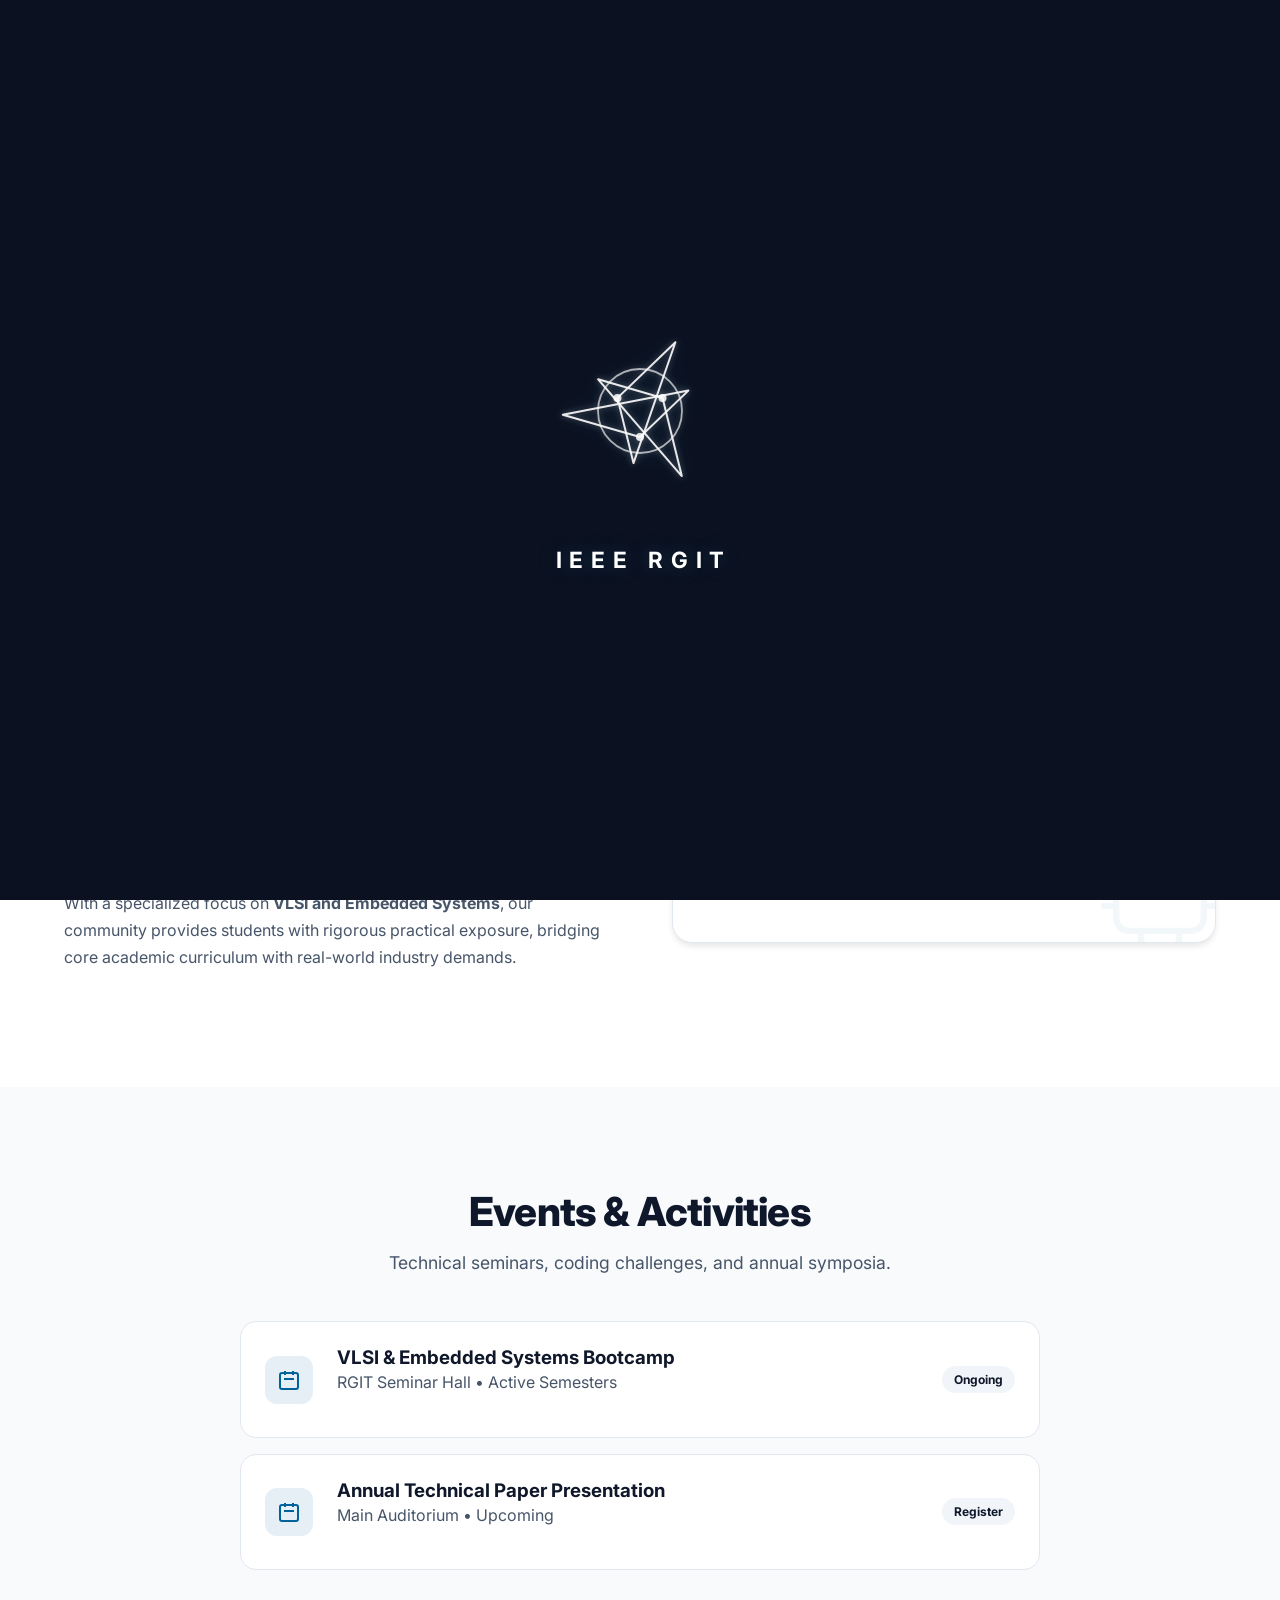
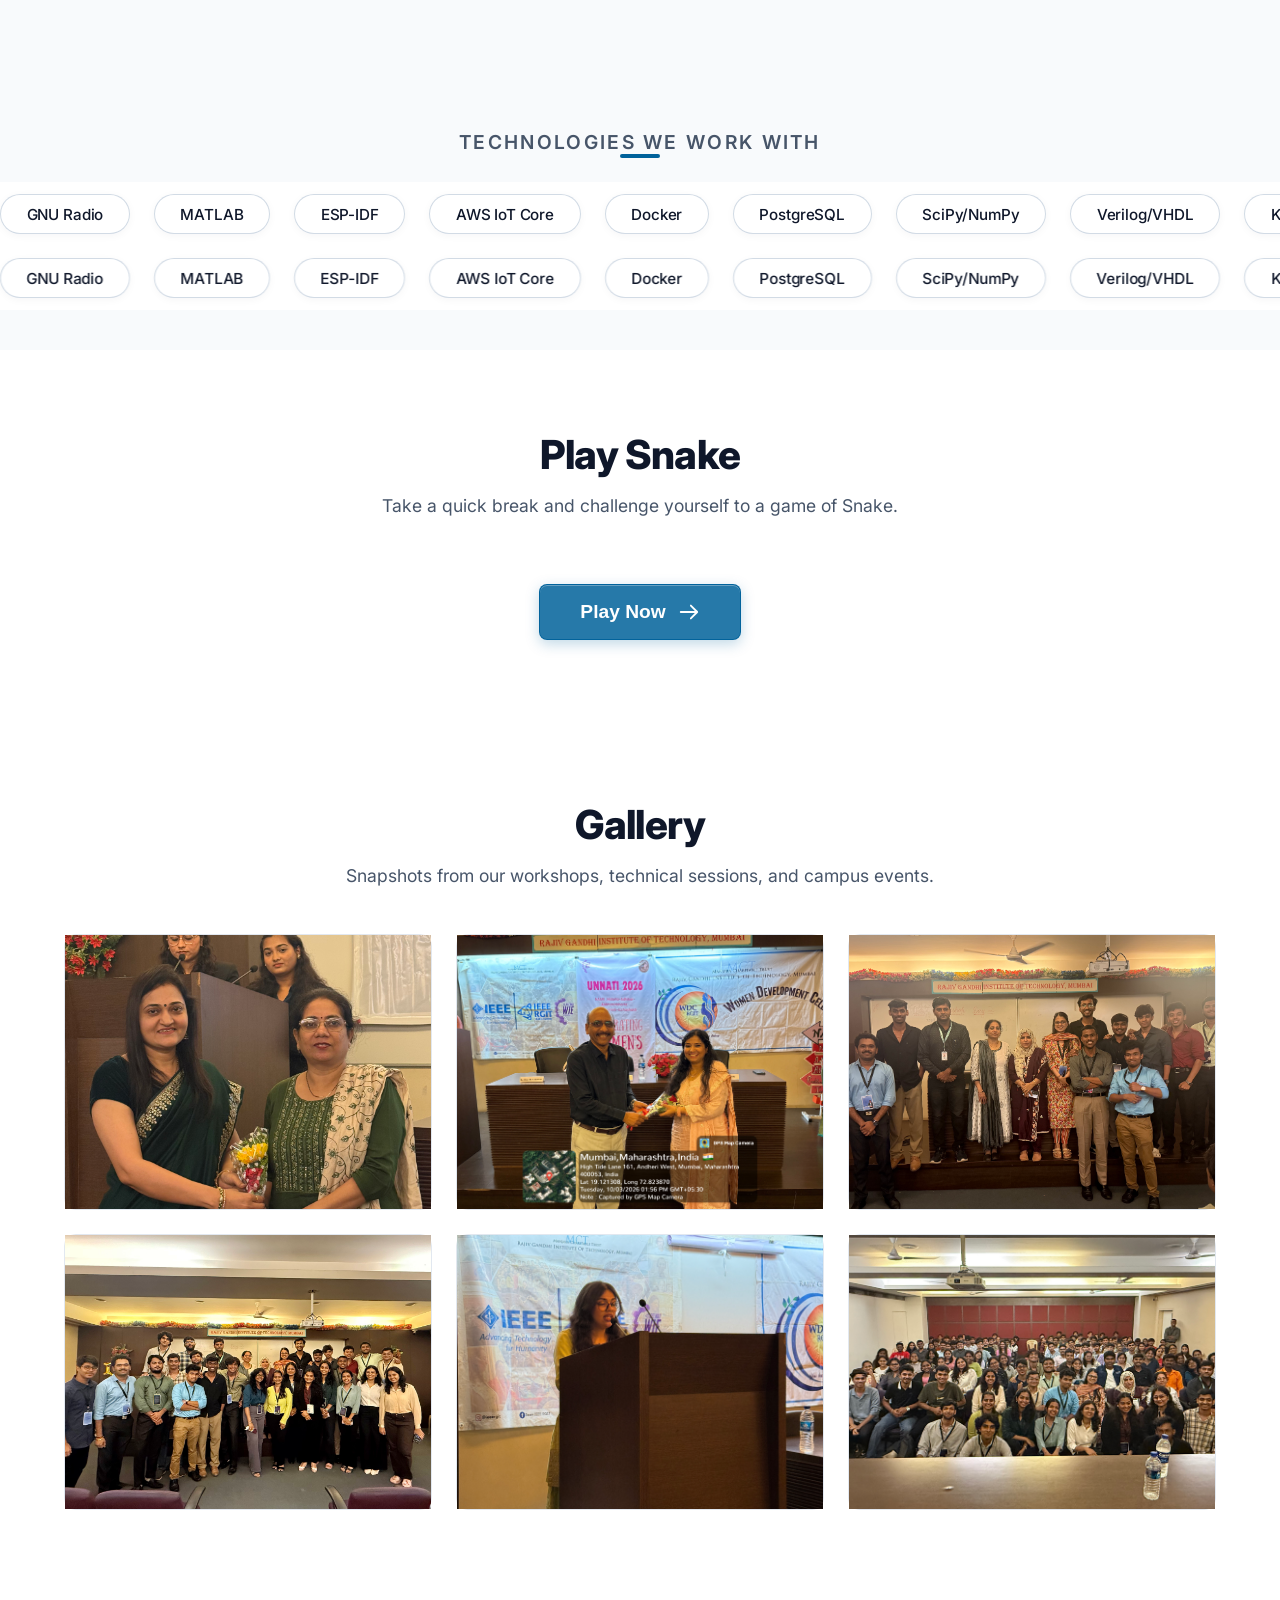
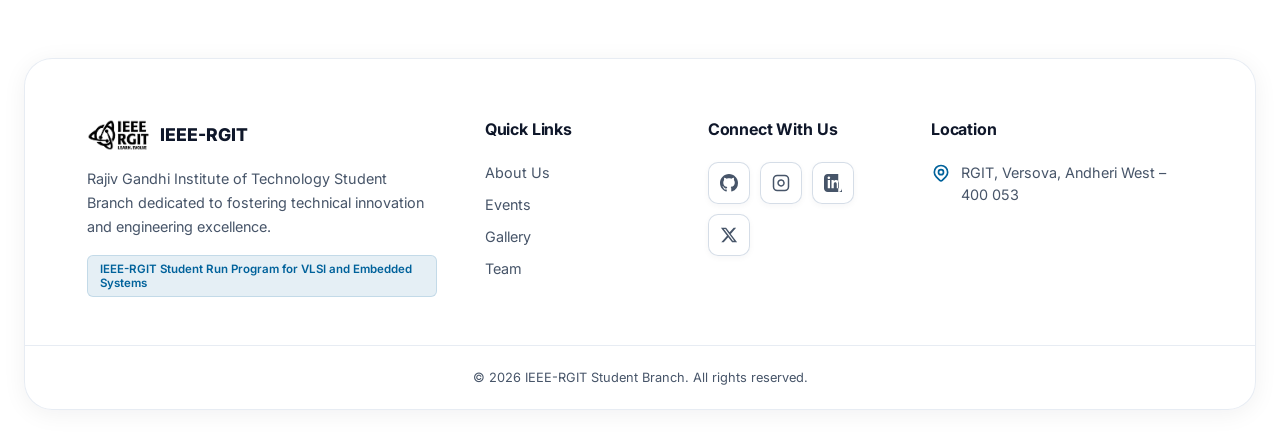
==== commit b036e046: "index.html" ====
--- a/index.html
+++ b/index.html
@@ -98,16 +98,18 @@
             <p class="hero-subtitle">Empowering student innovators through collaborative research, hands-on technical workshops, VLSI design, embedded systems, and cutting-edge engineering projects.</p>
 
             <!-- ============================================================
-                 LAYERED LIQUID-GLASS HERO CTA BUTTONS
-                 Structure mirrors the reference glass-button component:
-                   .glass-cta-wrap     — positioning context (isolation)
-                   .glass-cta          — the translucent glass surface
-                   .glass-cta-text     — content layer, kept above reflections
-                   .glass-cta-shadow   — soft depth layer behind the surface
+                 LIQUID-METAL CTA BUTTONS
+                 Layered structure (mirrors the reference liquid-metal component):
+                   .glass-cta-wrap     — positioning + isolation context
+                   .glass-cta          — surface (CSS fallback + canvas host)
+                     .glass-cta-canvas — WebGL shader render target
+                     .glass-cta-text   — crisp text above the shader
+                   .glass-cta-shadow   — soft colored depth layer behind the surface
                  ============================================================ -->
             <div class="hero-cta">
                 <div class="glass-cta-wrap glass-cta-wrap-primary">
-                    <a href="events.html" class="glass-cta glass-cta-primary" aria-label="Explore Events">
+                    <a href="events.html" class="glass-cta glass-cta-primary" data-liquid-metal aria-label="Explore Events">
+                        <canvas class="glass-cta-canvas" aria-hidden="true"></canvas>
                         <span class="glass-cta-text">
                             Explore Events
                             <svg viewBox="0 0 24 24" fill="none" stroke="currentColor" stroke-width="2" aria-hidden="true">
@@ -119,7 +121,8 @@
                 </div>
 
                 <div class="glass-cta-wrap glass-cta-wrap-outline">
-                    <a href="about.html" class="glass-cta glass-cta-outline" aria-label="Learn More">
+                    <a href="about.html" class="glass-cta glass-cta-outline" data-liquid-metal aria-label="Learn More">
+                        <canvas class="glass-cta-canvas" aria-hidden="true"></canvas>
                         <span class="glass-cta-text">Learn More</span>
                     </a>
                     <div class="glass-cta-shadow" aria-hidden="true"></div>
@@ -190,7 +193,7 @@
             </div>
         </div>
 
-        <!-- Track 1 — scrolls right-to-left (16 items × 2 sets = 32 pills) -->
+        <!-- Track 1 -->
         <div class="marquee-wrapper">
             <div class="marquee-track marquee-track-1" aria-hidden="true">
                 <span class="tech-pill">GNU Radio</span>
@@ -229,7 +232,7 @@
             </div>
         </div>
 
-        <!-- Track 2 — scrolls left-to-right (16 items × 2 sets = 32 pills) -->
+        <!-- Track 2 -->
         <div class="marquee-wrapper">
             <div class="marquee-track marquee-track-2" aria-hidden="true">
                 <span class="tech-pill">GNU Radio</span>
@@ -402,5 +405,266 @@
             });
         })();
     </script>
+
+    <!-- ============================================================
+         LIQUID-METAL SHADER — WebGL renderer for the CTA buttons
+         Two tiny canvases, one shared WebGL program, cleaned up on
+         pagehide. Falls back to CSS if WebGL is unavailable.
+         ============================================================ -->
+    <script>
+    (function () {
+        'use strict';
+
+        // --- Fragment shader: procedural liquid metal ---
+        const FRAG_SRC = `
+            precision highp float;
+            uniform vec2  u_res;
+            uniform float u_time;
+            uniform float u_hover;
+
+            // Modulo-289 simplex noise (Ashima Arts / Ian McEwan)
+            vec3 mod289(vec3 x) { return x - floor(x * (1.0 / 289.0)) * 289.0; }
+            vec2 mod289(vec2 x) { return x - floor(x * (1.0 / 289.0)) * 289.0; }
+            vec3 permute(vec3 x) { return mod289(((x * 34.0) + 1.0) * x); }
+
+            float snoise(vec2 v) {
+                const vec4 C = vec4(0.211324865405187, 0.366025403784439,
+                                   -0.577350269189626, 0.024390243902439);
+                vec2 i  = floor(v + dot(v, C.yy));
+                vec2 x0 = v - i + dot(i, C.xx);
+                vec2 i1 = (x0.x > x0.y) ? vec2(1.0, 0.0) : vec2(0.0, 1.0);
+                vec4 x12 = x0.xyxy + C.xxzz;
+                x12.xy -= i1;
+                i = mod289(i);
+                vec3 p = permute(permute(i.y + vec3(0.0, i1.y, 1.0))
+                                          + i.x + vec3(0.0, i1.x, 1.0));
+                vec3 m = max(0.5 - vec3(dot(x0, x0),
+                                        dot(x12.xy, x12.xy),
+                                        dot(x12.zw, x12.zw)), 0.0);
+                m = m * m;
+                m = m * m;
+                vec3 x  = 2.0 * fract(p * C.www) - 1.0;
+                vec3 h  = abs(x) - 0.5;
+                vec3 ox = floor(x + 0.5);
+                vec3 a0 = x - ox;
+                m *= 1.79284291400159 - 0.85373472095314 * (a0 * a0 + h * h);
+                vec3 g;
+                g.x  = a0.x  * x0.x  + h.x  * x0.y;
+                g.yz = a0.yz * x12.xz + h.yz * x12.yw;
+                return 130.0 * dot(m, g);
+            }
+
+            void main() {
+                // Normalized pixel coords
+                vec2 uv = gl_FragCoord.xy / u_res;
+                vec2 p  = uv - 0.5;
+                p.x *= u_res.x / u_res.y;
+
+                // 45° rotation (matches reference u_angle)
+                float a = 0.785398;
+                p = mat2(cos(a), -sin(a), sin(a), cos(a)) * p;
+
+                // Scale + offset (u_scale = 8, u_offsetX = 0.1, u_offsetY = -0.1)
+                p *= 8.0;
+                p += vec2(0.1, -0.1);
+
+                // Time accelerates on hover (2× nominal)
+                float t = u_time * (0.15 + 0.35 * u_hover);
+
+                // Layered flow noise (u_repetition ≈ 4 → 3 layers)
+                float n1 = snoise(p + vec2(t * 0.6, -t * 0.3));
+                float n2 = snoise(p * 1.8 + vec2(-t * 0.4, t * 0.5));
+                float n3 = snoise(p * 3.2 + vec2(t * 0.3, t * 0.2));
+                float flow = n1 * 0.55 + n2 * 0.30 + n3 * 0.15;
+                flow = flow * 0.5 + 0.5;
+
+                // Contour (u_contour = 0, u_softness = 0.5)
+                float contour = smoothstep(0.42, 0.68, flow);
+                contour = pow(contour, 2.2);
+
+                // Chromatic shift (u_shiftRed = u_shiftBlue = 0.3)
+                float shiftRed  =  0.3;
+                float shiftBlue =  0.3;
+                float nr = snoise(p + vec2(t * 0.6 + shiftRed,  -t * 0.3));
+                float nb = snoise(p + vec2(t * 0.6 - shiftBlue, -t * 0.3));
+
+                // Metal palette
+                vec3 colDark   = vec3(0.05, 0.06, 0.08);
+                vec3 colMid    = vec3(0.28, 0.30, 0.34);
+                vec3 colBright = vec3(0.95, 0.97, 1.00);
+
+                vec3 col = mix(colDark, colMid, flow);
+                col = mix(col, colBright, contour * (0.85 + 0.15 * u_hover));
+
+                // Subtle chromatic reflections
+                col.r += nr * 0.12 * (0.6 + 0.4 * u_hover);
+                col.b += nb * 0.12 * (0.6 + 0.4 * u_hover);
+
+                // Soft edge highlight
+                float edgeX = smoothstep(0.42, 0.50, abs(uv.x - 0.5));
+                float edgeY = smoothstep(0.32, 0.50, abs(uv.y - 0.5));
+                col = mix(col, vec3(1.0), max(edgeX, edgeY) * 0.14);
+
+                gl_FragColor = vec4(col, 1.0);
+            }
+        `;
+
+        const VERT_SRC = `
+            attribute vec2 a_pos;
+            void main() { gl_Position = vec4(a_pos, 0.0, 1.0); }
+        `;
+
+        function compile(gl, type, src) {
+            const s = gl.createShader(type);
+            gl.shaderSource(s, src);
+            gl.compileShader(s);
+            if (!gl.getShaderParameter(s, gl.COMPILE_STATUS)) {
+                // Silently bail; CSS fallback takes over
+                gl.deleteShader(s);
+                return null;
+            }
+            return s;
+        }
+
+        function createProgram(gl) {
+            const vs = compile(gl, gl.VERTEX_SHADER, VERT_SRC);
+            const fs = compile(gl, gl.FRAGMENT_SHADER, FRAG_SRC);
+            if (!vs || !fs) return null;
+            const prog = gl.createProgram();
+            gl.attachShader(prog, vs);
+            gl.attachShader(prog, fs);
+            gl.linkProgram(prog);
+            if (!gl.getProgramParameter(prog, gl.LINK_STATUS)) return null;
+            return prog;
+        }
+
+        function setupButton(button) {
+            const canvas = button.querySelector('.glass-cta-canvas');
+            if (!canvas) return;
+
+            const gl = canvas.getContext('webgl', {
+                alpha: true,
+                antialias: false,
+                premultipliedAlpha: false,
+                powerPreference: 'low-power'
+            }) || canvas.getContext('experimental-webgl');
+
+            if (!gl) {
+                canvas.style.display = 'none';   // CSS fallback remains visible
+                button.classList.add('no-webgl');
+                return;
+            }
+
+            const prog = createProgram(gl);
+            if (!prog) {
+                canvas.style.display = 'none';
+                button.classList.add('no-webgl');
+                return;
+            }
+
+            gl.useProgram(prog);
+
+            // Fullscreen quad
+            const buf = gl.createBuffer();
+            gl.bindBuffer(gl.ARRAY_BUFFER, buf);
+            gl.bufferData(gl.ARRAY_BUFFER, new Float32Array([
+                -1, -1,  1, -1,  -1, 1,
+                -1,  1,  1, -1,   1, 1
+            ]), gl.STATIC_DRAW);
+
+            const aPos = gl.getAttribLocation(prog, 'a_pos');
+            gl.enableVertexAttribArray(aPos);
+            gl.vertexAttribPointer(aPos, 2, gl.FLOAT, false, 0, 0);
+
+            const uRes   = gl.getUniformLocation(prog, 'u_res');
+            const uTime  = gl.getUniformLocation(prog, 'u_time');
+            const uHover = gl.getUniformLocation(prog, 'u_hover');
+
+            let hover = 0, targetHover = 0;
+            let raf = null;
+            let start = performance.now();
+            let lastW = 0, lastH = 0;
+
+            function resize() {
+                const dpr = Math.min(window.devicePixelRatio || 1, 2);
+                const rect = canvas.getBoundingClientRect();
+                const w = Math.max(1, Math.floor(rect.width  * dpr));
+                const h = Math.max(1, Math.floor(rect.height * dpr));
+                if (w !== lastW || h !== lastH) {
+                    canvas.width = w;
+                    canvas.height = h;
+                    gl.viewport(0, 0, w, h);
+                    lastW = w; lastH = h;
+                }
+            }
+
+            function frame() {
+                resize();
+                hover += (targetHover - hover) * 0.08;
+                const t = (performance.now() - start) / 1000;
+                gl.uniform2f(uRes, canvas.width, canvas.height);
+                gl.uniform1f(uTime, t);
+                gl.uniform1f(uHover, hover);
+                gl.drawArrays(gl.TRIANGLES, 0, 6);
+                raf = requestAnimationFrame(frame);
+            }
+
+            // Public hook for the button's hover state
+            button._liquidMetal = {
+                setHover: function (v) { targetHover = v ? 1 : 0; },
+                dispose: function () {
+                    if (raf) cancelAnimationFrame(raf);
+                    raf = null;
+                }
+            };
+
+            frame();
+
+            button.addEventListener('mouseenter', function () { targetHover = 1; });
+            button.addEventListener('mouseleave', function () { targetHover = 0; });
+            button.addEventListener('focus',      function () { targetHover = 1; });
+            button.addEventListener('blur',       function () { targetHover = 0; });
+
+            // Pause the shader while the tab is hidden (saves battery)
+            document.addEventListener('visibilitychange', function () {
+                if (document.hidden) {
+                    if (raf) { cancelAnimationFrame(raf); raf = null; }
+                } else if (!raf) {
+                    start = performance.now() - (start ? 0 : 0); // keep time roughly continuous
+                    frame();
+                }
+            });
+        }
+
+        function setupRipple(button) {
+            button.addEventListener('pointerdown', function (e) {
+                const rect = button.getBoundingClientRect();
+                const x = e.clientX - rect.left;
+                const y = e.clientY - rect.top;
+                const ripple = document.createElement('span');
+                ripple.className = 'glass-cta-ripple';
+                ripple.style.left = x + 'px';
+                ripple.style.top  = y + 'px';
+                button.appendChild(ripple);
+                setTimeout(function () { ripple.remove(); }, 650);
+            });
+        }
+
+        document.addEventListener('DOMContentLoaded', function () {
+            const buttons = document.querySelectorAll('[data-liquid-metal]');
+            buttons.forEach(function (b) {
+                setupButton(b);
+                setupRipple(b);
+            });
+        });
+
+        // Clean up on unload
+        window.addEventListener('pagehide', function () {
+            document.querySelectorAll('[data-liquid-metal]').forEach(function (b) {
+                if (b._liquidMetal && b._liquidMetal.dispose) b._liquidMetal.dispose();
+            });
+        });
+    })();
+    </script>
 </body>
 </html>
--- a/css/style.css
+++ b/css/style.css
@@ -34,30 +34,6 @@
     --glass-primary-border: rgba(0, 98, 155, 0.95);
     --glass-primary-highlight: rgba(255, 255, 255, 0.3);
 
-    /* Liquid Glass: Hero CTA (light) — translucent + subtle luminous edge */
-    --glass-cta-bg: rgba(0, 98, 155, 0.42);
-    --glass-cta-bg-hover: rgba(0, 98, 155, 0.58);
-    --glass-cta-border: rgba(255, 255, 255, 0.55);
-    --glass-cta-highlight: rgba(255, 255, 255, 0.55);
-    --glass-cta-shadow:
-        0 4px 16px rgba(15, 23, 42, 0.1),
-        0 0 18px rgba(0, 98, 155, 0.18);
-    --glass-cta-shadow-hover:
-        0 6px 22px rgba(15, 23, 42, 0.14),
-        0 0 26px rgba(0, 98, 155, 0.3);
-
-    /* Liquid Glass: Hero CTA outline (light) */
-    --glass-cta-outline-bg: rgba(255, 255, 255, 0.5);
-    --glass-cta-outline-bg-hover: rgba(255, 255, 255, 0.72);
-    --glass-cta-outline-border: rgba(203, 213, 225, 0.8);
-    --glass-cta-outline-highlight: rgba(255, 255, 255, 0.9);
-    --glass-cta-outline-shadow:
-        0 4px 16px rgba(15, 23, 42, 0.06),
-        0 0 14px rgba(0, 98, 155, 0.08);
-    --glass-cta-outline-shadow-hover:
-        0 6px 20px rgba(15, 23, 42, 0.1),
-        0 0 22px rgba(0, 98, 155, 0.16);
-
     /* Marquee pill (light) — solid-ish glass without backdrop-filter */
     --glass-pill-bg: rgba(255, 255, 255, 0.88);
     --glass-pill-bg-hover: rgba(255, 255, 255, 0.98);
@@ -95,31 +71,6 @@
     --glass-primary-border: rgba(56, 189, 248, 0.95);
     --glass-primary-highlight: rgba(255, 255, 255, 0.35);
 
-    /* Liquid Glass: Hero CTA (dark) — translucent + subtle luminous edge */
-    --glass-cta-bg: rgba(56, 189, 248, 0.22);
-    --glass-cta-bg-hover: rgba(56, 189, 248, 0.4);
-    --glass-cta-border: rgba(125, 211, 252, 0.5);
-    --glass-cta-highlight: rgba(255, 255, 255, 0.4);
-    --glass-cta-shadow:
-        0 4px 16px rgba(0, 0, 0, 0.3),
-        0 0 20px rgba(56, 189, 248, 0.22);
-    --glass-cta-shadow-hover:
-        0 6px 22px rgba(0, 0, 0, 0.4),
-        0 0 30px rgba(56, 189, 248, 0.4);
-
-    /* Liquid Glass: Hero CTA outline (dark) */
-    --glass-cta-outline-bg: rgba(30, 41, 59, 0.55);
-    --glass-cta-outline-bg-hover: rgba(30, 41, 59, 0.78);
-    --glass-cta-outline-border: rgba(56, 189, 248, 0.3);
-    --glass-cta-outline-highlight: rgba(255, 255, 255, 0.15);
-    --glass-cta-outline-shadow:
-        0 4px 16px rgba(0, 0, 0, 0.3),
-        0 0 14px rgba(56, 189, 248, 0.1);
-    --glass-cta-outline-shadow-hover:
-        0 6px 20px rgba(0, 0, 0, 0.4),
-        0 0 22px rgba(56, 189, 248, 0.2);
-
-    /* Marquee pill (dark) — solid-ish glass without backdrop-filter */
     --glass-pill-bg: rgba(30, 41, 59, 0.88);
     --glass-pill-bg-hover: rgba(30, 41, 59, 0.98);
     --glass-pill-border: rgba(56, 189, 248, 0.35);
@@ -551,82 +502,284 @@
 }
 
 /* ==================================================
-   6b. HERO CTA BUTTONS — LIQUID GLASS + SUBTLE GLOW
-   Scoped to .hero-cta so the base .btn-primary /
-   .btn-outline rules (used by Play Now etc.) stay
-   untouched. Reuses the navbar's glass vocabulary:
-   translucent bg, backdrop blur, subtle border, inset
-   top highlight, PLUS a soft luminous edge glow that
-   reads as light catching the glass — not a neon halo.
+   6b. HERO CTA — LAYERED LIQUID GLASS BUTTONS
+   ---------------------------------------------------
+   Recreates the reference glass-button component as
+   plain HTML/CSS. Structure:
+
+       .glass-cta-wrap    → positioning context (isolation)
+       .glass-cta         → translucent glass surface
+       .glass-cta-text    → content layer kept above reflections
+       .glass-cta-shadow  → soft colored depth layer behind the surface
+
+   Reuses the navbar/footer glass vocabulary (blur + saturate,
+   inset top highlight, subtle border, soft neutral depth).
+   Adds a small, tight, low-alpha edge glow that reads as light
+   catching the glass — not a neon halo.
 ================================================== */
 
-/* Explore Events — glass primary */
-.hero-cta .btn-primary {
-    /* Top reflection gradient layered over translucent base */
+/* ---------- Wrapper: anchors the sibling shadow layer ---------- */
+.hero-cta .glass-cta-wrap {
+    position: relative;
+    isolation: isolate;
+    display: inline-flex;
+    /* Allow the wrap itself to shrink on narrow screens */
+    min-width: 0;
+}
+
+/* ---------- Depth layer behind the glass surface ----------
+   A blurred colored shape sitting just below the button.
+   This is the reference component's separate shadow layer. */
+.hero-cta .glass-cta-shadow {
+    position: absolute;
+    left: 6px;
+    right: 6px;
+    bottom: -10px;
+    height: 55%;
+    border-radius: 999px;
+    pointer-events: none;
+    z-index: 0;
+    opacity: 0.9;
+    filter: blur(14px);
+    transition: opacity 0.35s ease, filter 0.35s ease, transform 0.35s ease;
+}
+
+/* Primary CTA — soft blue-tinted depth */
+.hero-cta .glass-cta-wrap-primary .glass-cta-shadow {
+    background: radial-gradient(
+        ellipse at center,
+        rgba(0, 98, 155, 0.55) 0%,
+        rgba(0, 98, 155, 0.22) 45%,
+        rgba(0, 98, 155, 0) 100%
+    );
+}
+html.dark .hero-cta .glass-cta-wrap-primary .glass-cta-shadow {
+    background: radial-gradient(
+        ellipse at center,
+        rgba(56, 189, 248, 0.45) 0%,
+        rgba(56, 189, 248, 0.18) 45%,
+        rgba(56, 189, 248, 0) 100%
+    );
+}
+
+/* Outline CTA — neutral, understated depth */
+.hero-cta .glass-cta-wrap-outline .glass-cta-shadow {
+    background: radial-gradient(
+        ellipse at center,
+        rgba(15, 23, 42, 0.28) 0%,
+        rgba(15, 23, 42, 0.1) 45%,
+        rgba(15, 23, 42, 0) 100%
+    );
+}
+html.dark .hero-cta .glass-cta-wrap-outline .glass-cta-shadow {
+    background: radial-gradient(
+        ellipse at center,
+        rgba(0, 0, 0, 0.55) 0%,
+        rgba(0, 0, 0, 0.2) 45%,
+        rgba(0, 0, 0, 0) 100%
+    );
+}
+
+/* ---------- The glass surface itself ---------- */
+.hero-cta .glass-cta {
+    position: relative;
+    z-index: 1;
+    display: inline-flex;
+    align-items: center;
+    justify-content: center;
+    padding: 14px 30px;
+    border-radius: 999px;
+    font-weight: 600;
+    font-size: 0.95rem;
+    line-height: 1;
+    cursor: pointer;
+    overflow: hidden;
+    isolation: isolate;
+    max-width: 100%;
+    min-width: 0;
+
+    /* Layered translucent glass surface:
+       soft top-edge reflection over the base tint */
     background:
-        linear-gradient(180deg, rgba(255, 255, 255, 0.22), rgba(255, 255, 255, 0) 55%),
+        linear-gradient(
+            180deg,
+            rgba(255, 255, 255, 0.28) 0%,
+            rgba(255, 255, 255, 0.06) 40%,
+            rgba(255, 255, 255, 0) 60%
+        ),
         var(--glass-cta-bg);
+
+    border: 1px solid var(--glass-cta-border);
+
+    /* Core glass effect */
+    backdrop-filter: blur(16px) saturate(180%);
+    -webkit-backdrop-filter: blur(16px) saturate(180%);
+
+    /* Inset top highlight + subtle inner bottom shade +
+       neutral depth + tight luminous edge */
+    box-shadow:
+        inset 0 1px 0 var(--glass-cta-highlight),
+        inset 0 -1px 0 rgba(0, 0, 0, 0.08),
+        inset 0 0 12px rgba(255, 255, 255, 0.08),
+        0 4px 14px rgba(15, 23, 42, 0.14),
+        0 0 22px var(--glass-cta-glow);
+
+    transition:
+        background 0.35s ease,
+        border-color 0.35s ease,
+        box-shadow 0.35s ease,
+        transform 0.25s ease;
+}
+
+/* Reflective highlight layer — light catching the top of the glass */
+.hero-cta .glass-cta::before {
+    content: '';
+    position: absolute;
+    inset: 0;
+    border-radius: inherit;
+    background: linear-gradient(
+        180deg,
+        rgba(255, 255, 255, 0.4) 0%,
+        rgba(255, 255, 255, 0.1) 28%,
+        rgba(255, 255, 255, 0) 55%
+    );
+    pointer-events: none;
+    z-index: 0;
+    opacity: 0.9;
+    transition: opacity 0.35s ease;
+}
+
+/* Subtle bottom inner glow — depth inside the glass */
+.hero-cta .glass-cta::after {
+    content: '';
+    position: absolute;
+    inset: 0;
+    border-radius: inherit;
+    box-shadow: inset 0 -10px 18px -10px rgba(0, 98, 155, 0.3);
+    pointer-events: none;
+    z-index: 0;
+}
+html.dark .hero-cta .glass-cta::after {
+    box-shadow: inset 0 -10px 18px -10px rgba(56, 189, 248, 0.35);
+}
+
+/* ---------- Content layer above all reflections ---------- */
+.hero-cta .glass-cta-text {
+    position: relative;
+    z-index: 2;
+    display: inline-flex;
+    align-items: center;
+    gap: 8px;
+    white-space: nowrap;
+}
+
+.hero-cta .glass-cta-text svg {
+    width: 18px;
+    height: 18px;
+    flex-shrink: 0;
+    transition: transform 0.3s cubic-bezier(0.22, 1, 0.36, 1);
+}
+.hero-cta .glass-cta:hover .glass-cta-text svg {
+    transform: translateX(4px);
+}
+
+/* ---------- Primary variant (Explore Events) ----------
+   Slightly stronger glass tint + brighter border + more
+   luminous edge, but still fully translucent. */
+.hero-cta .glass-cta-primary {
+    --glass-cta-bg: rgba(0, 98, 155, 0.42);
+    --glass-cta-border: rgba(255, 255, 255, 0.55);
+    --glass-cta-highlight: rgba(255, 255, 255, 0.6);
+    --glass-cta-glow: rgba(0, 98, 155, 0.32);
     color: #ffffff;
-    border: 1px solid var(--glass-cta-border);
-    backdrop-filter: blur(14px) saturate(180%);
-    -webkit-backdrop-filter: blur(14px) saturate(180%);
+}
+html.dark .hero-cta .glass-cta-primary {
+    --glass-cta-bg: rgba(56, 189, 248, 0.22);
+    --glass-cta-border: rgba(125, 211, 252, 0.5);
+    --glass-cta-highlight: rgba(255, 255, 255, 0.42);
+    --glass-cta-glow: rgba(56, 189, 248, 0.38);
+    color: #ffffff;
+}
+
+/* ---------- Outline variant (Learn More) ----------
+   Same material, more transparent, subtle glass edge. */
+.hero-cta .glass-cta-outline {
+    --glass-cta-bg: rgba(255, 255, 255, 0.42);
+    --glass-cta-border: rgba(255, 255, 255, 0.7);
+    --glass-cta-highlight: rgba(255, 255, 255, 0.85);
+    --glass-cta-glow: rgba(15, 23, 42, 0.12);
+    color: var(--text-main);
+}
+html.dark .hero-cta .glass-cta-outline {
+    --glass-cta-bg: rgba(30, 41, 59, 0.5);
+    --glass-cta-border: rgba(148, 163, 184, 0.4);
+    --glass-cta-highlight: rgba(255, 255, 255, 0.22);
+    --glass-cta-glow: rgba(56, 189, 248, 0.16);
+    color: var(--text-main);
+}
+
+/* ---------- Hover — brighten the glass, lift a touch ---------- */
+.hero-cta .glass-cta:hover {
+    transform: translateY(-2px);
+}
+
+.hero-cta .glass-cta-primary:hover {
+    --glass-cta-bg: rgba(0, 98, 155, 0.55);
+    --glass-cta-border: rgba(255, 255, 255, 0.75);
+    --glass-cta-glow: rgba(0, 98, 155, 0.48);
     box-shadow:
-        var(--glass-cta-shadow),
         inset 0 1px 0 var(--glass-cta-highlight),
-        inset 0 -1px 0 rgba(0, 0, 0, 0.08);
-    transition: background 0.3s ease, transform 0.25s ease, box-shadow 0.3s ease, border-color 0.3s ease;
-}
-.hero-cta .btn-primary:hover {
-    background:
-        linear-gradient(180deg, rgba(255, 255, 255, 0.3), rgba(255, 255, 255, 0) 55%),
-        var(--glass-cta-bg-hover);
-    border-color: var(--glass-cta-border);
-    transform: translateY(-2px);
+        inset 0 -1px 0 rgba(0, 0, 0, 0.08),
+        inset 0 0 14px rgba(255, 255, 255, 0.12),
+        0 6px 20px rgba(15, 23, 42, 0.18),
+        0 0 32px var(--glass-cta-glow);
+}
+html.dark .hero-cta .glass-cta-primary:hover {
+    --glass-cta-bg: rgba(56, 189, 248, 0.36);
+    --glass-cta-border: rgba(125, 211, 252, 0.8);
+    --glass-cta-glow: rgba(56, 189, 248, 0.55);
     box-shadow:
-        var(--glass-cta-shadow-hover),
         inset 0 1px 0 var(--glass-cta-highlight),
-        inset 0 -1px 0 rgba(0, 0, 0, 0.08);
-}
-.hero-cta .btn-primary:active {
+        inset 0 -1px 0 rgba(0, 0, 0, 0.12),
+        inset 0 0 14px rgba(255, 255, 255, 0.14),
+        0 6px 20px rgba(0, 0, 0, 0.4),
+        0 0 34px var(--glass-cta-glow);
+}
+
+.hero-cta .glass-cta-outline:hover {
+    --glass-cta-bg: rgba(255, 255, 255, 0.62);
+    --glass-cta-border: rgba(255, 255, 255, 0.9);
+    --glass-cta-glow: rgba(15, 23, 42, 0.18);
+    border-color: var(--primary);
+    box-shadow:
+        inset 0 1px 0 var(--glass-cta-highlight),
+        inset 0 -1px 0 rgba(0, 0, 0, 0.06),
+        inset 0 0 14px rgba(255, 255, 255, 0.14),
+        0 6px 18px rgba(15, 23, 42, 0.12),
+        0 0 24px var(--glass-cta-glow);
+}
+html.dark .hero-cta .glass-cta-outline:hover {
+    --glass-cta-bg: rgba(30, 41, 59, 0.72);
+    --glass-cta-border: rgba(125, 211, 252, 0.55);
+    --glass-cta-glow: rgba(56, 189, 248, 0.28);
+    box-shadow:
+        inset 0 1px 0 var(--glass-cta-highlight),
+        inset 0 -1px 0 rgba(0, 0, 0, 0.12),
+        inset 0 0 14px rgba(255, 255, 255, 0.08),
+        0 6px 18px rgba(0, 0, 0, 0.4),
+        0 0 26px var(--glass-cta-glow);
+}
+
+/* Shadow layer reacts to hover — grows slightly and softens */
+.hero-cta .glass-cta-wrap:hover .glass-cta-shadow {
+    opacity: 1;
+    filter: blur(16px);
+    transform: translateY(2px) scale(1.02);
+}
+
+/* ---------- Active / press state ---------- */
+.hero-cta .glass-cta:active {
     transform: translateY(0) scale(0.98);
-    box-shadow:
-        var(--glass-cta-shadow),
-        inset 0 1px 0 var(--glass-cta-highlight),
-        inset 0 -1px 0 rgba(0, 0, 0, 0.08);
-}
-
-/* Learn More — glass outline */
-.hero-cta .btn-outline {
-    background:
-        linear-gradient(180deg, rgba(255, 255, 255, 0.18), rgba(255, 255, 255, 0) 55%),
-        var(--glass-cta-outline-bg);
-    color: var(--text-main);
-    border: 1px solid var(--glass-cta-outline-border);
-    backdrop-filter: blur(14px) saturate(180%);
-    -webkit-backdrop-filter: blur(14px) saturate(180%);
-    box-shadow:
-        var(--glass-cta-outline-shadow),
-        inset 0 1px 0 var(--glass-cta-outline-highlight),
-        inset 0 -1px 0 rgba(0, 0, 0, 0.05);
-    transition: background 0.3s ease, transform 0.25s ease, box-shadow 0.3s ease, border-color 0.3s ease;
-}
-.hero-cta .btn-outline:hover {
-    background:
-        linear-gradient(180deg, rgba(255, 255, 255, 0.26), rgba(255, 255, 255, 0) 55%),
-        var(--glass-cta-outline-bg-hover);
-    border-color: var(--primary);
-    transform: translateY(-2px);
-    box-shadow:
-        var(--glass-cta-outline-shadow-hover),
-        inset 0 1px 0 var(--glass-cta-outline-highlight),
-        inset 0 -1px 0 rgba(0, 0, 0, 0.05);
-}
-.hero-cta .btn-outline:active {
-    transform: translateY(0) scale(0.98);
-    box-shadow:
-        var(--glass-cta-outline-shadow),
-        inset 0 1px 0 var(--glass-cta-outline-highlight),
-        inset 0 -1px 0 rgba(0, 0, 0, 0.05);
 }
 
 /* ==================================================
@@ -1217,26 +1370,17 @@
     .nav-link::before { display: none; }
     .nav-link:hover { background: var(--surface-hover); border-radius: 8px; }
 
-    /* Hero CTA fallback: solid but with subtle edge glow retained */
-    .hero-cta .btn-primary {
-        background: var(--primary);
+    /* Hero CTA fallback: solid tinted surface, edge glow retained */
+    .hero-cta .glass-cta-primary {
+        background: rgba(0, 98, 155, 0.85);
         color: #ffffff;
-        box-shadow:
-            0 4px 16px rgba(15, 23, 42, 0.1),
-            0 0 18px rgba(0, 98, 155, 0.18),
-            inset 0 1px 0 rgba(255, 255, 255, 0.35);
     }
-    html.dark .hero-cta .btn-primary {
-        background: var(--primary);
+    html.dark .hero-cta .glass-cta-primary {
+        background: rgba(56, 189, 248, 0.75);
         color: #0b1120;
-        box-shadow:
-            0 4px 16px rgba(0, 0, 0, 0.3),
-            0 0 20px rgba(56, 189, 248, 0.22),
-            inset 0 1px 0 rgba(255, 255, 255, 0.35);
     }
-    .hero-cta .btn-outline {
+    .hero-cta .glass-cta-outline {
         background: var(--surface);
-        border-color: var(--border);
     }
 
     .footer {
@@ -1257,6 +1401,10 @@
     }
     .marquee-track-1, .marquee-track-2 { animation: none !important; flex-wrap: wrap; justify-content: center; }
     .reveal-up, .reveal-left, .reveal-right, .stagger-item { opacity: 1 !important; transform: none !important; }
+
+    /* Hero CTA: no transform on hover for reduced-motion users */
+    .hero-cta .glass-cta:hover { transform: none; }
+    .hero-cta .glass-cta-text svg { transition: none; }
 }
 
 /* ==================================================
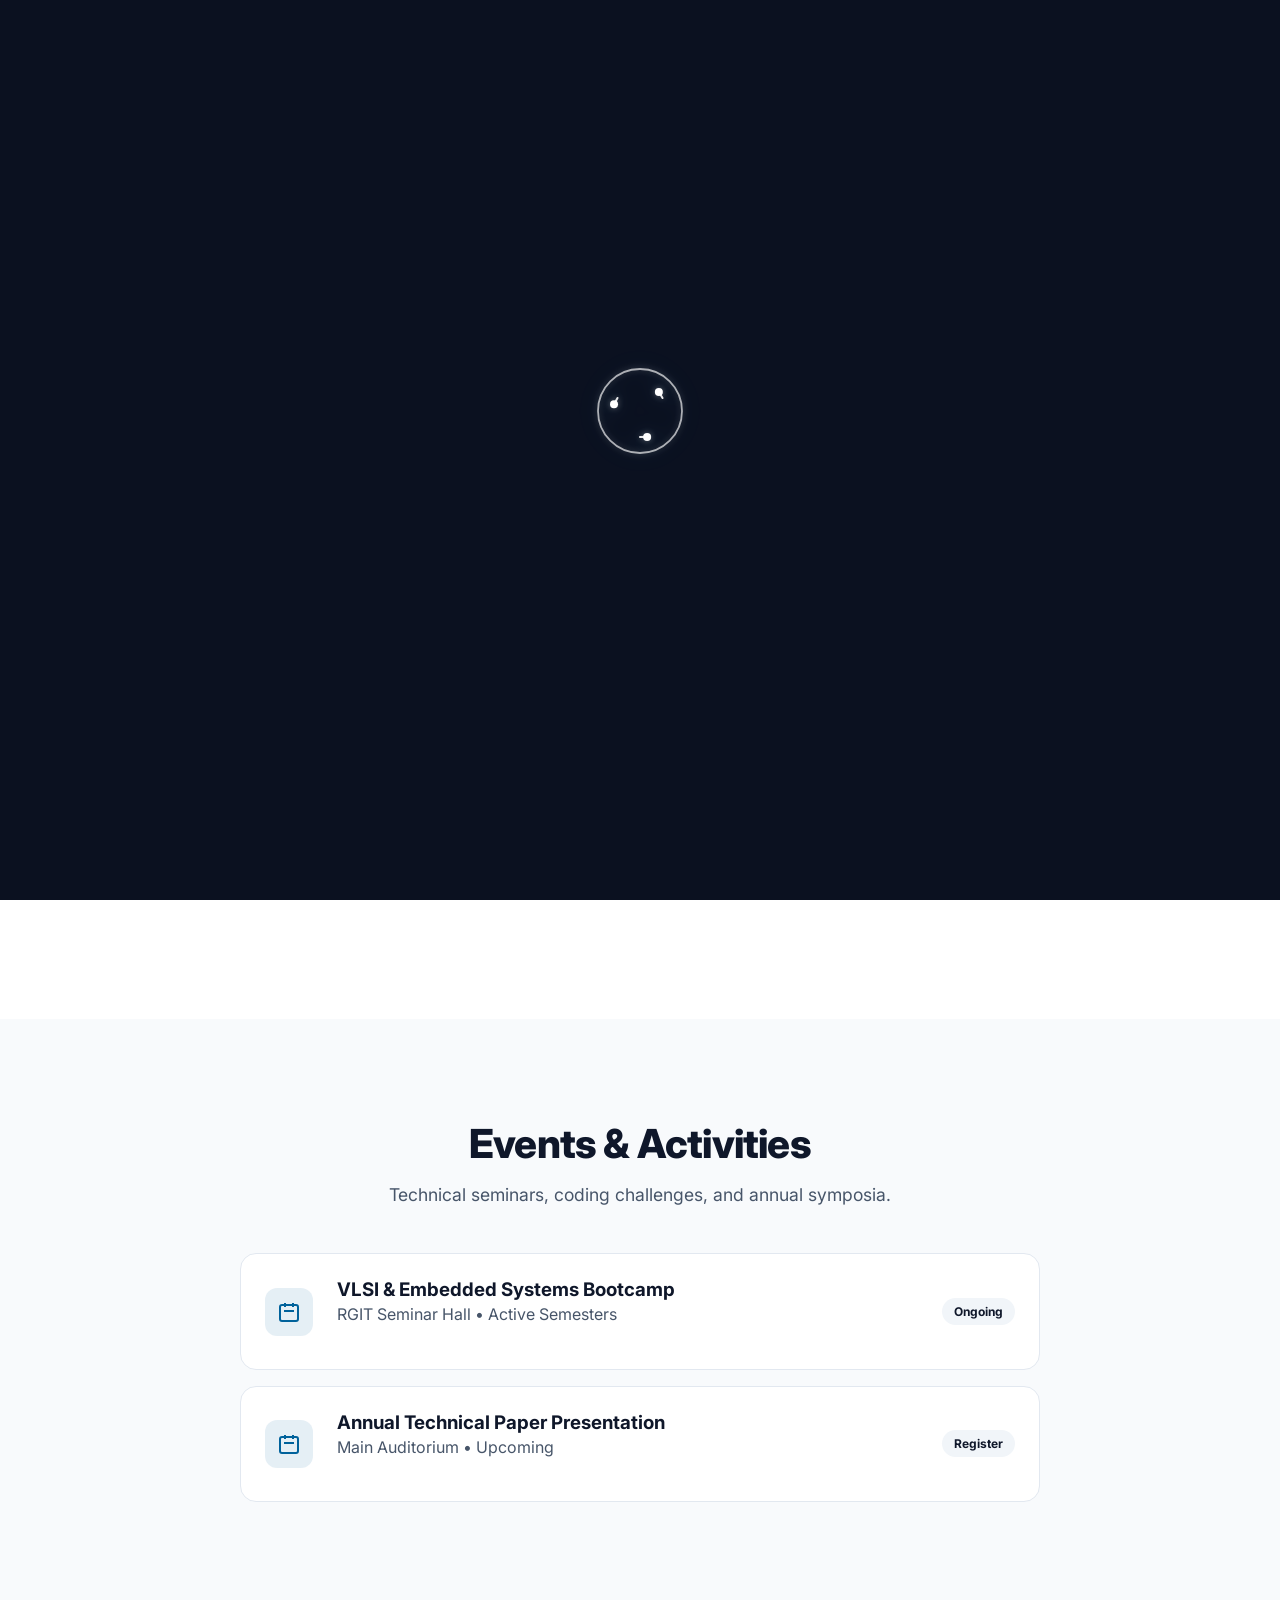
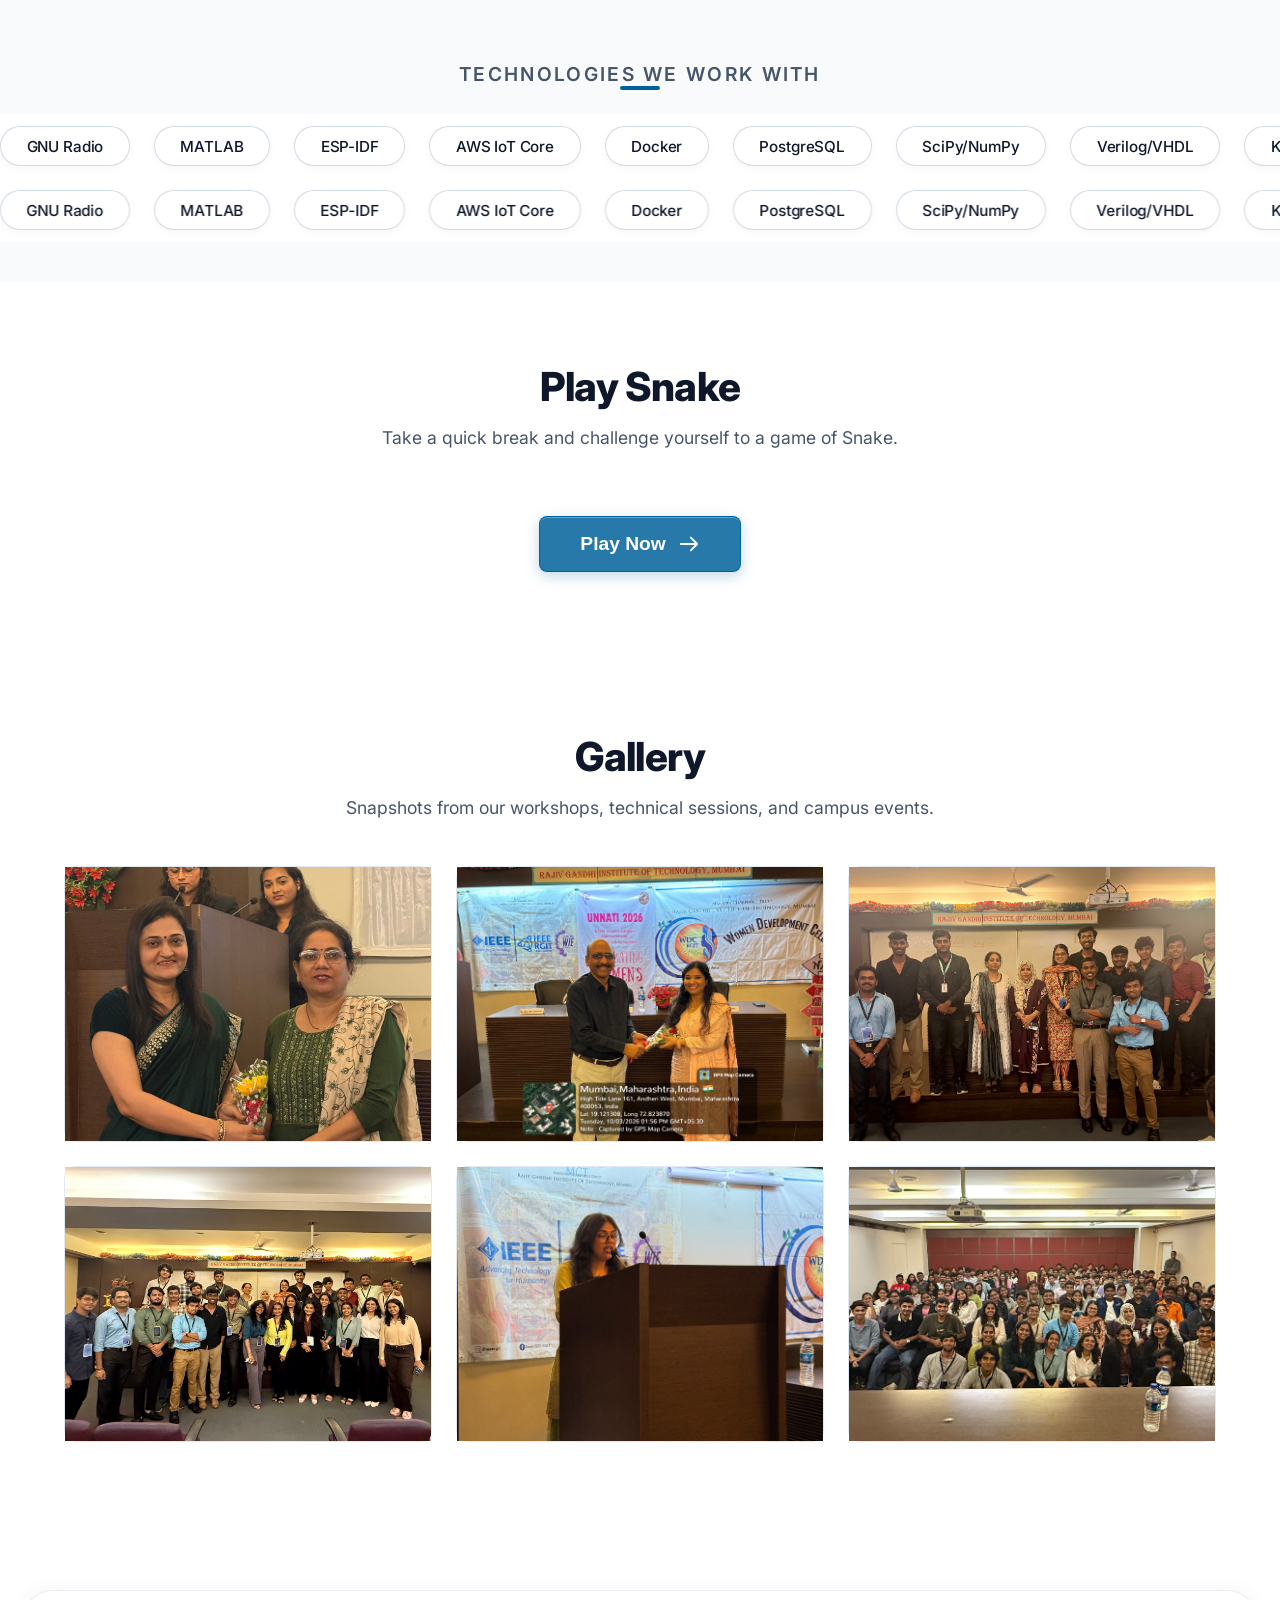
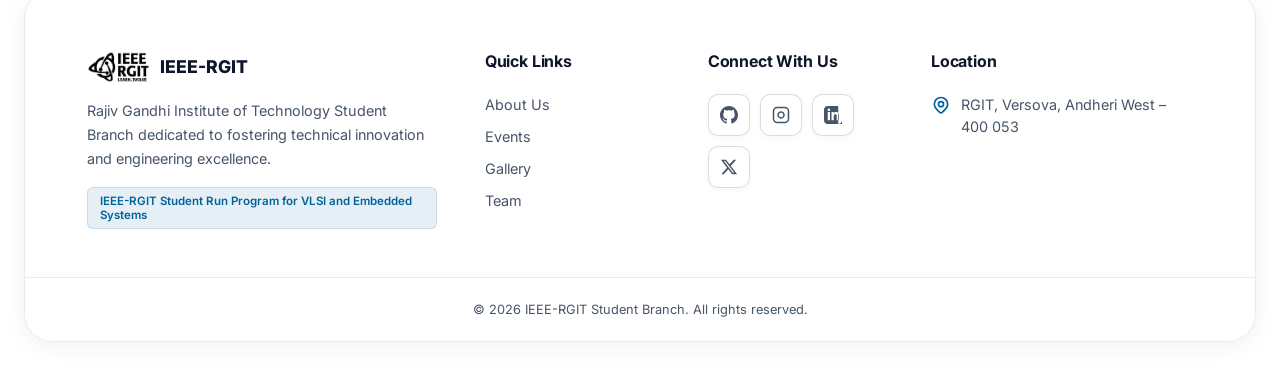
==== commit 0f97e493: "index.html" ====
--- a/index.html
+++ b/index.html
@@ -408,14 +408,24 @@
 
     <!-- ============================================================
          LIQUID-METAL SHADER — WebGL renderer for the CTA buttons
-         Two tiny canvases, one shared WebGL program, cleaned up on
-         pagehide. Falls back to CSS if WebGL is unavailable.
+
+         The fragment shader below renders a smooth, low-frequency
+         liquid-metal surface. The previous high-frequency noise
+         octave (which produced a "snow / speckle" appearance) has
+         been removed. All remaining noise is sampled at low
+         frequencies for large, smooth flowing features. The
+         contour mapping uses a WIDE smoothstep transition and a
+         small `pow` exponent so highlights are BROAD and SOFT,
+         never tiny isolated white dots.
+
+         Everything else (WebGL setup, ripple, hover, pause-on-
+         hidden) is unchanged.
          ============================================================ -->
     <script>
     (function () {
         'use strict';
 
-        // --- Fragment shader: procedural liquid metal ---
+        // --- Fragment shader: smooth liquid metal (no snow/speckle) ---
         const FRAG_SRC = `
             precision highp float;
             uniform vec2  u_res;
@@ -460,50 +470,76 @@
                 vec2 p  = uv - 0.5;
                 p.x *= u_res.x / u_res.y;
 
-                // 45° rotation (matches reference u_angle)
+                // 45° rotation (matches the original reference angle)
                 float a = 0.785398;
                 p = mat2(cos(a), -sin(a), sin(a), cos(a)) * p;
 
-                // Scale + offset (u_scale = 8, u_offsetX = 0.1, u_offsetY = -0.1)
+                // Broad scale + slight offset (kept from the reference)
                 p *= 8.0;
                 p += vec2(0.1, -0.1);
 
-                // Time accelerates on hover (2× nominal)
+                // Time — accelerates on hover
                 float t = u_time * (0.15 + 0.35 * u_hover);
 
-                // Layered flow noise (u_repetition ≈ 4 → 3 layers)
-                float n1 = snoise(p + vec2(t * 0.6, -t * 0.3));
-                float n2 = snoise(p * 1.8 + vec2(-t * 0.4, t * 0.5));
-                float n3 = snoise(p * 3.2 + vec2(t * 0.3, t * 0.2));
-                float flow = n1 * 0.55 + n2 * 0.30 + n3 * 0.15;
+                // ---------------------------------------------------
+                // LOW-FREQUENCY FLOW ONLY.
+                // The previous version had a third high-frequency
+                // octave (`snoise(p * 3.2 + ...)`) at weight 0.15.
+                // That octave was the primary source of the "snow".
+                // It is REMOVED entirely. The two remaining octaves
+                // are sampled at lower frequencies so features are
+                // large, soft, and smooth.
+                // ---------------------------------------------------
+                float n1 = snoise(p * 0.85 + vec2(t * 0.55, -t * 0.28));
+                float n2 = snoise(p * 1.55 + vec2(-t * 0.35, t * 0.45));
+                float flow = n1 * 0.68 + n2 * 0.32;
                 flow = flow * 0.5 + 0.5;
 
-                // Contour (u_contour = 0, u_softness = 0.5)
-                float contour = smoothstep(0.42, 0.68, flow);
-                contour = pow(contour, 2.2);
-
-                // Chromatic shift (u_shiftRed = u_shiftBlue = 0.3)
+                // ---------------------------------------------------
+                // BROAD CONTOUR.
+                // Previous: smoothstep(0.42, 0.68, flow) + pow(., 2.2)
+                //   → narrow transition + sharpening = tiny bright peaks
+                // Now:      smoothstep(0.30, 0.80, flow) + pow(., 1.15)
+                //   → wide transition + gentle shaping = broad highlight
+                // ---------------------------------------------------
+                float contour = smoothstep(0.30, 0.80, flow);
+                contour = pow(contour, 1.15);
+
+                // ---------------------------------------------------
+                // CHROMATIC REFLECTIONS.
+                // Sample from the SAME low-frequency field so the tint
+                // is a broad wash, not per-pixel speckle. Intensity
+                // reduced from 0.12 to 0.045.
+                // ---------------------------------------------------
                 float shiftRed  =  0.3;
                 float shiftBlue =  0.3;
-                float nr = snoise(p + vec2(t * 0.6 + shiftRed,  -t * 0.3));
-                float nb = snoise(p + vec2(t * 0.6 - shiftBlue, -t * 0.3));
-
-                // Metal palette
+                float nr = snoise(p * 0.85 + vec2(t * 0.5 + shiftRed,  -t * 0.25));
+                float nb = snoise(p * 0.85 + vec2(t * 0.5 - shiftBlue, -t * 0.25));
+
+                // ---------------------------------------------------
+                // METAL PALETTE.
+                // colBright lowered from (0.95, 0.97, 1.0) to
+                // (0.78, 0.82, 0.90) so even the brightest highlight
+                // stays a soft silver, never a pure white dot.
+                // ---------------------------------------------------
                 vec3 colDark   = vec3(0.05, 0.06, 0.08);
-                vec3 colMid    = vec3(0.28, 0.30, 0.34);
-                vec3 colBright = vec3(0.95, 0.97, 1.00);
+                vec3 colMid    = vec3(0.30, 0.32, 0.36);
+                vec3 colBright = vec3(0.78, 0.82, 0.90);
 
                 vec3 col = mix(colDark, colMid, flow);
-                col = mix(col, colBright, contour * (0.85 + 0.15 * u_hover));
-
-                // Subtle chromatic reflections
-                col.r += nr * 0.12 * (0.6 + 0.4 * u_hover);
-                col.b += nb * 0.12 * (0.6 + 0.4 * u_hover);
-
-                // Soft edge highlight
+                // Cap the highlight mix so it never blows out:
+                // previously 0.85 + 0.15 * u_hover  →  up to 1.0
+                // now        0.45 + 0.15 * u_hover  →  up to 0.60
+                col = mix(col, colBright, contour * (0.45 + 0.15 * u_hover));
+
+                // Very subtle chromatic tint — broad, low-frequency
+                col.r += nr * 0.045 * (0.6 + 0.4 * u_hover);
+                col.b += nb * 0.045 * (0.6 + 0.4 * u_hover);
+
+                // Soft edge highlight (kept from previous version)
                 float edgeX = smoothstep(0.42, 0.50, abs(uv.x - 0.5));
                 float edgeY = smoothstep(0.32, 0.50, abs(uv.y - 0.5));
-                col = mix(col, vec3(1.0), max(edgeX, edgeY) * 0.14);
+                col = mix(col, vec3(1.0), max(edgeX, edgeY) * 0.10);
 
                 gl_FragColor = vec4(col, 1.0);
             }
--- a/css/style.css
+++ b/css/style.css
@@ -34,7 +34,13 @@
     --glass-primary-border: rgba(0, 98, 155, 0.95);
     --glass-primary-highlight: rgba(255, 255, 255, 0.3);
 
-    /* Marquee pill (light) — solid-ish glass without backdrop-filter */
+    /* Liquid Metal: CTA fallback gradient (light, shows only if WebGL unavailable) */
+    --metal-fallback: linear-gradient(180deg, #2b2e35 0%, #17191d 55%, #0f1013 100%);
+    --metal-fallback-hover: linear-gradient(180deg, #34383f 0%, #1b1e22 55%, #121316 100%);
+    --metal-fallback-border: rgba(255, 255, 255, 0.22);
+    --metal-fallback-highlight: rgba(255, 255, 255, 0.5);
+
+    /* Marquee pill (light) */
     --glass-pill-bg: rgba(255, 255, 255, 0.88);
     --glass-pill-bg-hover: rgba(255, 255, 255, 0.98);
     --glass-pill-border: rgba(203, 213, 225, 0.85);
@@ -70,6 +76,11 @@
     --glass-primary-bg-hover: rgba(56, 189, 248, 0.96);
     --glass-primary-border: rgba(56, 189, 248, 0.95);
     --glass-primary-highlight: rgba(255, 255, 255, 0.35);
+
+    --metal-fallback: linear-gradient(180deg, #23262c 0%, #131418 55%, #0b0c0f 100%);
+    --metal-fallback-hover: linear-gradient(180deg, #2c3038 0%, #16181d 55%, #0e0f12 100%);
+    --metal-fallback-border: rgba(255, 255, 255, 0.24);
+    --metal-fallback-highlight: rgba(255, 255, 255, 0.55);
 
     --glass-pill-bg: rgba(30, 41, 59, 0.88);
     --glass-pill-bg-hover: rgba(30, 41, 59, 0.98);
@@ -333,6 +344,9 @@
 
 /* ==================================================
    5. HERO
+   Note: bottom padding increased so the CTA group has clear
+   breathing room and doesn't collide with the next section's
+   boundary line / divider.
 ================================================== */
 .hero {
     min-height: auto;
@@ -340,7 +354,7 @@
     align-items: center;
     justify-content: center;
     text-align: center;
-    padding: 110px 0 0 0;
+    padding: 110px 0 3.5rem 0;   /* was: 110px 0 0 0 — added bottom spacing */
     position: relative;
     overflow: hidden;
 }
@@ -419,10 +433,15 @@
     margin-bottom: 2.5rem;
 }
 
+/* CTA group — holds the two liquid-metal buttons.
+   The explicit top padding guarantees the section boundary above
+   never sits flush against the buttons. */
 .hero-cta {
     display: flex;
-    gap: 1rem;
+    gap: 1.25rem;
     justify-content: center;
+    align-items: center;
+    padding-top: 0.5rem;
 }
 
 /* ==================================================
@@ -502,38 +521,34 @@
 }
 
 /* ==================================================
-   6b. HERO CTA — LAYERED LIQUID GLASS BUTTONS
+   6b. HERO CTA — LIQUID-METAL BUTTONS
    ---------------------------------------------------
-   Recreates the reference glass-button component as
-   plain HTML/CSS. Structure:
-
-       .glass-cta-wrap    → positioning context (isolation)
-       .glass-cta         → translucent glass surface
-       .glass-cta-text    → content layer kept above reflections
-       .glass-cta-shadow  → soft colored depth layer behind the surface
-
-   Reuses the navbar/footer glass vocabulary (blur + saturate,
-   inset top highlight, subtle border, soft neutral depth).
-   Adds a small, tight, low-alpha edge glow that reads as light
-   catching the glass — not a neon halo.
+   Layered structure (mirrors the reference component):
+
+       .glass-cta-wrap      → positioning + isolation
+       .glass-cta           → the metal surface (canvas host + CSS fallback)
+         .glass-cta-canvas  → WebGL shader output
+         .glass-cta-text    → crisp text layer above the shader
+       .glass-cta-shadow    → soft colored depth layer behind the surface
+
+   Primary visual source: WebGL shader (silver/blue/red chromatic
+   reflections, animated liquid flow). CSS supplies a fallback
+   static metal gradient that only shows if WebGL is unavailable.
 ================================================== */
 
-/* ---------- Wrapper: anchors the sibling shadow layer ---------- */
+/* ---------- Wrapper ---------- */
 .hero-cta .glass-cta-wrap {
     position: relative;
     isolation: isolate;
     display: inline-flex;
-    /* Allow the wrap itself to shrink on narrow screens */
     min-width: 0;
 }
 
-/* ---------- Depth layer behind the glass surface ----------
-   A blurred colored shape sitting just below the button.
-   This is the reference component's separate shadow layer. */
+/* ---------- Depth layer behind the button ---------- */
 .hero-cta .glass-cta-shadow {
     position: absolute;
-    left: 6px;
-    right: 6px;
+    left: 8px;
+    right: 8px;
     bottom: -10px;
     height: 55%;
     border-radius: 999px;
@@ -543,44 +558,40 @@
     filter: blur(14px);
     transition: opacity 0.35s ease, filter 0.35s ease, transform 0.35s ease;
 }
-
-/* Primary CTA — soft blue-tinted depth */
 .hero-cta .glass-cta-wrap-primary .glass-cta-shadow {
     background: radial-gradient(
         ellipse at center,
-        rgba(0, 98, 155, 0.55) 0%,
-        rgba(0, 98, 155, 0.22) 45%,
-        rgba(0, 98, 155, 0) 100%
+        rgba(0, 20, 40, 0.65) 0%,
+        rgba(0, 20, 40, 0.25) 45%,
+        rgba(0, 20, 40, 0) 100%
     );
 }
 html.dark .hero-cta .glass-cta-wrap-primary .glass-cta-shadow {
     background: radial-gradient(
         ellipse at center,
-        rgba(56, 189, 248, 0.45) 0%,
-        rgba(56, 189, 248, 0.18) 45%,
-        rgba(56, 189, 248, 0) 100%
+        rgba(30, 90, 150, 0.5) 0%,
+        rgba(30, 90, 150, 0.2) 45%,
+        rgba(30, 90, 150, 0) 100%
     );
 }
-
-/* Outline CTA — neutral, understated depth */
 .hero-cta .glass-cta-wrap-outline .glass-cta-shadow {
     background: radial-gradient(
         ellipse at center,
-        rgba(15, 23, 42, 0.28) 0%,
-        rgba(15, 23, 42, 0.1) 45%,
+        rgba(15, 23, 42, 0.5) 0%,
+        rgba(15, 23, 42, 0.18) 45%,
         rgba(15, 23, 42, 0) 100%
     );
 }
 html.dark .hero-cta .glass-cta-wrap-outline .glass-cta-shadow {
     background: radial-gradient(
         ellipse at center,
-        rgba(0, 0, 0, 0.55) 0%,
-        rgba(0, 0, 0, 0.2) 45%,
+        rgba(0, 0, 0, 0.6) 0%,
+        rgba(0, 0, 0, 0.22) 45%,
         rgba(0, 0, 0, 0) 100%
     );
 }
 
-/* ---------- The glass surface itself ---------- */
+/* ---------- Metal button surface ---------- */
 .hero-cta .glass-cta {
     position: relative;
     z-index: 1;
@@ -598,40 +609,39 @@
     max-width: 100%;
     min-width: 0;
 
-    /* Layered translucent glass surface:
-       soft top-edge reflection over the base tint */
-    background:
-        linear-gradient(
-            180deg,
-            rgba(255, 255, 255, 0.28) 0%,
-            rgba(255, 255, 255, 0.06) 40%,
-            rgba(255, 255, 255, 0) 60%
-        ),
-        var(--glass-cta-bg);
-
-    border: 1px solid var(--glass-cta-border);
-
-    /* Core glass effect */
-    backdrop-filter: blur(16px) saturate(180%);
-    -webkit-backdrop-filter: blur(16px) saturate(180%);
-
-    /* Inset top highlight + subtle inner bottom shade +
-       neutral depth + tight luminous edge */
+    /* CSS fallback metal surface — hidden behind the canvas when WebGL works */
+    background: var(--metal-fallback);
+    border: 1px solid var(--metal-fallback-border);
+    color: #ffffff;
+
     box-shadow:
-        inset 0 1px 0 var(--glass-cta-highlight),
-        inset 0 -1px 0 rgba(0, 0, 0, 0.08),
-        inset 0 0 12px rgba(255, 255, 255, 0.08),
-        0 4px 14px rgba(15, 23, 42, 0.14),
-        0 0 22px var(--glass-cta-glow);
+        inset 0 1px 0 var(--metal-fallback-highlight),
+        inset 0 -2px 6px rgba(0, 0, 0, 0.5),
+        0 8px 20px rgba(0, 0, 0, 0.35),
+        0 2px 6px rgba(0, 0, 0, 0.25);
 
     transition:
-        background 0.35s ease,
-        border-color 0.35s ease,
+        transform 0.25s cubic-bezier(0.22, 1, 0.36, 1),
         box-shadow 0.35s ease,
-        transform 0.25s ease;
-}
-
-/* Reflective highlight layer — light catching the top of the glass */
+        border-color 0.35s ease;
+}
+
+/* WebGL canvas overlays the CSS fallback perfectly */
+.hero-cta .glass-cta-canvas {
+    position: absolute;
+    inset: 0;
+    width: 100%;
+    height: 100%;
+    border-radius: inherit;
+    display: block;
+    pointer-events: none;
+    z-index: 1;
+}
+
+/* If WebGL is unavailable, JS toggles .no-webgl and hides the canvas,
+   leaving the CSS fallback metal gradient visible. */
+
+/* Reflective top highlight (thin, subtle) — sits above the canvas */
 .hero-cta .glass-cta::before {
     content: '';
     position: absolute;
@@ -639,38 +649,42 @@
     border-radius: inherit;
     background: linear-gradient(
         180deg,
-        rgba(255, 255, 255, 0.4) 0%,
-        rgba(255, 255, 255, 0.1) 28%,
+        rgba(255, 255, 255, 0.28) 0%,
+        rgba(255, 255, 255, 0.06) 30%,
         rgba(255, 255, 255, 0) 55%
     );
     pointer-events: none;
-    z-index: 0;
-    opacity: 0.9;
+    z-index: 2;
+    opacity: 0.85;
     transition: opacity 0.35s ease;
 }
 
-/* Subtle bottom inner glow — depth inside the glass */
+/* Inner bottom shade — depth inside the metal */
 .hero-cta .glass-cta::after {
     content: '';
     position: absolute;
     inset: 0;
     border-radius: inherit;
-    box-shadow: inset 0 -10px 18px -10px rgba(0, 98, 155, 0.3);
+    box-shadow:
+        inset 0 -8px 16px -10px rgba(0, 0, 0, 0.7),
+        inset 0 0 0 1px rgba(255, 255, 255, 0.04);
     pointer-events: none;
-    z-index: 0;
-}
-html.dark .hero-cta .glass-cta::after {
-    box-shadow: inset 0 -10px 18px -10px rgba(56, 189, 248, 0.35);
-}
-
-/* ---------- Content layer above all reflections ---------- */
+    z-index: 2;
+}
+
+/* ---------- Text layer, always crisp above everything ---------- */
 .hero-cta .glass-cta-text {
     position: relative;
-    z-index: 2;
+    z-index: 3;
     display: inline-flex;
     align-items: center;
     gap: 8px;
     white-space: nowrap;
+    color: #ffffff;
+    text-shadow:
+        0 1px 1px rgba(0, 0, 0, 0.55),
+        0 0 12px rgba(0, 0, 0, 0.35);
+    letter-spacing: 0.01em;
 }
 
 .hero-cta .glass-cta-text svg {
@@ -683,103 +697,100 @@
     transform: translateX(4px);
 }
 
-/* ---------- Primary variant (Explore Events) ----------
-   Slightly stronger glass tint + brighter border + more
-   luminous edge, but still fully translucent. */
+/* ---------- Primary variant (Explore Events) ---------- */
 .hero-cta .glass-cta-primary {
-    --glass-cta-bg: rgba(0, 98, 155, 0.42);
-    --glass-cta-border: rgba(255, 255, 255, 0.55);
-    --glass-cta-highlight: rgba(255, 255, 255, 0.6);
-    --glass-cta-glow: rgba(0, 98, 155, 0.32);
-    color: #ffffff;
-}
-html.dark .hero-cta .glass-cta-primary {
-    --glass-cta-bg: rgba(56, 189, 248, 0.22);
-    --glass-cta-border: rgba(125, 211, 252, 0.5);
-    --glass-cta-highlight: rgba(255, 255, 255, 0.42);
-    --glass-cta-glow: rgba(56, 189, 248, 0.38);
-    color: #ffffff;
-}
-
-/* ---------- Outline variant (Learn More) ----------
-   Same material, more transparent, subtle glass edge. */
+    --metal-fallback-border: rgba(255, 255, 255, 0.28);
+    --metal-fallback-highlight: rgba(255, 255, 255, 0.55);
+    box-shadow:
+        inset 0 1px 0 var(--metal-fallback-highlight),
+        inset 0 -2px 6px rgba(0, 0, 0, 0.55),
+        0 10px 22px rgba(0, 0, 0, 0.4),
+        0 0 22px rgba(0, 60, 120, 0.28);
+}
+
+/* ---------- Outline variant (Learn More) — same material, subtler depth ---------- */
 .hero-cta .glass-cta-outline {
-    --glass-cta-bg: rgba(255, 255, 255, 0.42);
-    --glass-cta-border: rgba(255, 255, 255, 0.7);
-    --glass-cta-highlight: rgba(255, 255, 255, 0.85);
-    --glass-cta-glow: rgba(15, 23, 42, 0.12);
-    color: var(--text-main);
-}
-html.dark .hero-cta .glass-cta-outline {
-    --glass-cta-bg: rgba(30, 41, 59, 0.5);
-    --glass-cta-border: rgba(148, 163, 184, 0.4);
-    --glass-cta-highlight: rgba(255, 255, 255, 0.22);
-    --glass-cta-glow: rgba(56, 189, 248, 0.16);
-    color: var(--text-main);
-}
-
-/* ---------- Hover — brighten the glass, lift a touch ---------- */
+    --metal-fallback-border: rgba(255, 255, 255, 0.22);
+    --metal-fallback-highlight: rgba(255, 255, 255, 0.42);
+    box-shadow:
+        inset 0 1px 0 var(--metal-fallback-highlight),
+        inset 0 -2px 6px rgba(0, 0, 0, 0.5),
+        0 8px 18px rgba(0, 0, 0, 0.35);
+}
+
+/* ---------- Hover — subtle lift, brighter edges, stronger shadow ---------- */
 .hero-cta .glass-cta:hover {
     transform: translateY(-2px);
 }
-
 .hero-cta .glass-cta-primary:hover {
-    --glass-cta-bg: rgba(0, 98, 155, 0.55);
-    --glass-cta-border: rgba(255, 255, 255, 0.75);
-    --glass-cta-glow: rgba(0, 98, 155, 0.48);
+    background: var(--metal-fallback-hover);
+    border-color: rgba(255, 255, 255, 0.42);
     box-shadow:
-        inset 0 1px 0 var(--glass-cta-highlight),
-        inset 0 -1px 0 rgba(0, 0, 0, 0.08),
-        inset 0 0 14px rgba(255, 255, 255, 0.12),
-        0 6px 20px rgba(15, 23, 42, 0.18),
-        0 0 32px var(--glass-cta-glow);
-}
-html.dark .hero-cta .glass-cta-primary:hover {
-    --glass-cta-bg: rgba(56, 189, 248, 0.36);
-    --glass-cta-border: rgba(125, 211, 252, 0.8);
-    --glass-cta-glow: rgba(56, 189, 248, 0.55);
+        inset 0 1px 0 rgba(255, 255, 255, 0.65),
+        inset 0 -2px 8px rgba(0, 0, 0, 0.55),
+        0 14px 28px rgba(0, 0, 0, 0.45),
+        0 0 32px rgba(0, 60, 120, 0.4);
+}
+.hero-cta .glass-cta-outline:hover {
+    background: var(--metal-fallback-hover);
+    border-color: rgba(255, 255, 255, 0.36);
     box-shadow:
-        inset 0 1px 0 var(--glass-cta-highlight),
-        inset 0 -1px 0 rgba(0, 0, 0, 0.12),
-        inset 0 0 14px rgba(255, 255, 255, 0.14),
-        0 6px 20px rgba(0, 0, 0, 0.4),
-        0 0 34px var(--glass-cta-glow);
-}
-
-.hero-cta .glass-cta-outline:hover {
-    --glass-cta-bg: rgba(255, 255, 255, 0.62);
-    --glass-cta-border: rgba(255, 255, 255, 0.9);
-    --glass-cta-glow: rgba(15, 23, 42, 0.18);
-    border-color: var(--primary);
+        inset 0 1px 0 rgba(255, 255, 255, 0.55),
+        inset 0 -2px 8px rgba(0, 0, 0, 0.5),
+        0 12px 24px rgba(0, 0, 0, 0.42);
+}
+.hero-cta .glass-cta:hover::before {
+    opacity: 1;
+}
+
+/* ---------- Active / press state ---------- */
+.hero-cta .glass-cta:active {
+    transform: translateY(0) scale(0.975);
     box-shadow:
-        inset 0 1px 0 var(--glass-cta-highlight),
-        inset 0 -1px 0 rgba(0, 0, 0, 0.06),
-        inset 0 0 14px rgba(255, 255, 255, 0.14),
-        0 6px 18px rgba(15, 23, 42, 0.12),
-        0 0 24px var(--glass-cta-glow);
-}
-html.dark .hero-cta .glass-cta-outline:hover {
-    --glass-cta-bg: rgba(30, 41, 59, 0.72);
-    --glass-cta-border: rgba(125, 211, 252, 0.55);
-    --glass-cta-glow: rgba(56, 189, 248, 0.28);
-    box-shadow:
-        inset 0 1px 0 var(--glass-cta-highlight),
-        inset 0 -1px 0 rgba(0, 0, 0, 0.12),
-        inset 0 0 14px rgba(255, 255, 255, 0.08),
-        0 6px 18px rgba(0, 0, 0, 0.4),
-        0 0 26px var(--glass-cta-glow);
-}
-
-/* Shadow layer reacts to hover — grows slightly and softens */
+        inset 0 1px 0 rgba(255, 255, 255, 0.4),
+        inset 0 -4px 14px rgba(0, 0, 0, 0.7),
+        0 4px 10px rgba(0, 0, 0, 0.45);
+}
+
+/* ---------- Shadow layer reacts with the button ---------- */
 .hero-cta .glass-cta-wrap:hover .glass-cta-shadow {
     opacity: 1;
     filter: blur(16px);
     transform: translateY(2px) scale(1.02);
 }
-
-/* ---------- Active / press state ---------- */
-.hero-cta .glass-cta:active {
-    transform: translateY(0) scale(0.98);
+.hero-cta .glass-cta-wrap:active .glass-cta-shadow {
+    opacity: 0.6;
+    filter: blur(10px);
+    transform: translateY(4px) scale(0.98);
+}
+
+/* ---------- Click ripple ---------- */
+.hero-cta .glass-cta-ripple {
+    position: absolute;
+    width: 20px;
+    height: 20px;
+    margin-left: -10px;
+    margin-top: -10px;
+    border-radius: 50%;
+    background: radial-gradient(
+        circle,
+        rgba(255, 255, 255, 0.55) 0%,
+        rgba(255, 255, 255, 0.15) 40%,
+        rgba(255, 255, 255, 0) 70%
+    );
+    pointer-events: none;
+    z-index: 4;
+    animation: cta-ripple 0.65s cubic-bezier(0.22, 1, 0.36, 1) forwards;
+}
+@keyframes cta-ripple {
+    0% {
+        transform: scale(0.6);
+        opacity: 0.9;
+    }
+    100% {
+        transform: scale(8);
+        opacity: 0;
+    }
 }
 
 /* ==================================================
@@ -965,7 +976,6 @@
     100% { transform: translateX(0); }
 }
 
-/* ---------- Individual technology pill (glass, no blur) ---------- */
 .tech-pill {
     font-size: 0.95rem;
     font-weight: 500;
@@ -1370,24 +1380,10 @@
     .nav-link::before { display: none; }
     .nav-link:hover { background: var(--surface-hover); border-radius: 8px; }
 
-    /* Hero CTA fallback: solid tinted surface, edge glow retained */
-    .hero-cta .glass-cta-primary {
-        background: rgba(0, 98, 155, 0.85);
-        color: #ffffff;
-    }
-    html.dark .hero-cta .glass-cta-primary {
-        background: rgba(56, 189, 248, 0.75);
-        color: #0b1120;
-    }
-    .hero-cta .glass-cta-outline {
-        background: var(--surface);
-    }
-
     .footer {
         background: var(--surface);
         border-color: var(--border);
     }
-    /* .tech-pill no longer uses backdrop-filter, so it needs no fallback here */
 }
 
 /* ==================================================
@@ -1402,16 +1398,17 @@
     .marquee-track-1, .marquee-track-2 { animation: none !important; flex-wrap: wrap; justify-content: center; }
     .reveal-up, .reveal-left, .reveal-right, .stagger-item { opacity: 1 !important; transform: none !important; }
 
-    /* Hero CTA: no transform on hover for reduced-motion users */
+    /* CTA: keep the metal surface but skip motion */
     .hero-cta .glass-cta:hover { transform: none; }
+    .hero-cta .glass-cta:active { transform: none; }
     .hero-cta .glass-cta-text svg { transition: none; }
+    .hero-cta .glass-cta-ripple { animation: none; display: none; }
 }
 
 /* ==================================================
    18. EVENTS PAGE — SCOPED STYLES (restored, intact)
 ================================================== */
 
-/* ---------- Events page hero ---------- */
 .events-page .events-hero {
     padding: 130px 0 50px 0;
     text-align: center;
@@ -1453,12 +1450,10 @@
     line-height: 1.65;
 }
 
-/* ---------- Events intro ---------- */
 .events-page .events-intro {
     padding: 50px 0 20px 0;
     text-align: center;
 }
-
 .events-page .events-intro .eyebrow {
     display: inline-block;
     font-size: 0.72rem;
@@ -1468,14 +1463,12 @@
     color: var(--primary);
     margin-bottom: 0.75rem;
 }
-
 .events-page .events-intro h2 {
     font-size: 2rem;
     font-weight: 800;
     letter-spacing: -0.02em;
     margin-bottom: 0.75rem;
 }
-
 .events-page .events-intro p {
     color: var(--text-muted);
     max-width: 680px;
@@ -1484,17 +1477,13 @@
     font-size: 1rem;
 }
 
-/* ---------- Event blocks ---------- */
-.events-page .event-block {
-    padding: 40px 0;
-}
+.events-page .event-block { padding: 40px 0; }
 .events-page .event-block-alt {
     background: var(--bg-alt);
     border-top: 1px solid var(--border);
     border-bottom: 1px solid var(--border);
 }
 
-/* ---------- Event card ---------- */
 .events-page .event-card-full {
     background: var(--surface);
     border: 1px solid var(--border);
@@ -1574,7 +1563,6 @@
     flex-shrink: 0;
 }
 
-/* ---------- Event meta grid ---------- */
 .events-page .event-meta-grid {
     display: grid;
     grid-template-columns: repeat(auto-fit, minmax(220px, 1fr));
@@ -1620,7 +1608,6 @@
     word-wrap: break-word;
 }
 
-/* ---------- Event card body ---------- */
 .events-page .event-card-body {
     display: flex;
     flex-direction: column;
@@ -1650,7 +1637,6 @@
     font-size: 0.98rem;
 }
 
-/* ---------- Explore grid ---------- */
 .events-page .explore-grid {
     display: grid;
     grid-template-columns: repeat(auto-fit, minmax(260px, 1fr));
@@ -1689,7 +1675,6 @@
     color: var(--text-muted);
 }
 
-/* ---------- Timeline ---------- */
 .events-page .event-timeline {
     display: flex;
     flex-direction: column;
@@ -1749,7 +1734,6 @@
     opacity: 0.7;
 }
 
-/* ---------- Accomplishments ---------- */
 .events-page .accomplishments {
     background: rgba(0, 98, 155, 0.04);
     border: 1px solid rgba(0, 98, 155, 0.15);
@@ -1782,10 +1766,7 @@
     margin-top: 3px;
 }
 
-/* ---------- Flagship (TechForge'26) ---------- */
-.events-page .event-flagship {
-    padding: 50px 0 70px 0;
-}
+.events-page .event-flagship { padding: 50px 0 70px 0; }
 .events-page .flagship-card {
     position: relative;
     background: var(--surface);
@@ -1913,7 +1894,6 @@
     margin-top: 4px;
 }
 
-/* ---------- Team grid inside flagship ---------- */
 .events-page .team-grid-flagship {
     display: grid;
     grid-template-columns: repeat(auto-fit, minmax(210px, 1fr));
@@ -1952,7 +1932,6 @@
     font-weight: 400;
 }
 
-/* ---------- Tables ---------- */
 .events-page .table-wrapper {
     width: 100%;
     overflow-x: auto;
@@ -2004,7 +1983,6 @@
     white-space: nowrap;
 }
 
-/* ---------- Stat row ---------- */
 .events-page .stat-row {
     display: grid;
     grid-template-columns: repeat(auto-fit, minmax(130px, 1fr));
@@ -2034,7 +2012,6 @@
     color: var(--text-muted);
 }
 
-/* ---------- Flagship accomplishments ---------- */
 .events-page .flagship-accomplishments {
     background: rgba(0, 98, 155, 0.05);
     border: 1px solid rgba(0, 98, 155, 0.15);
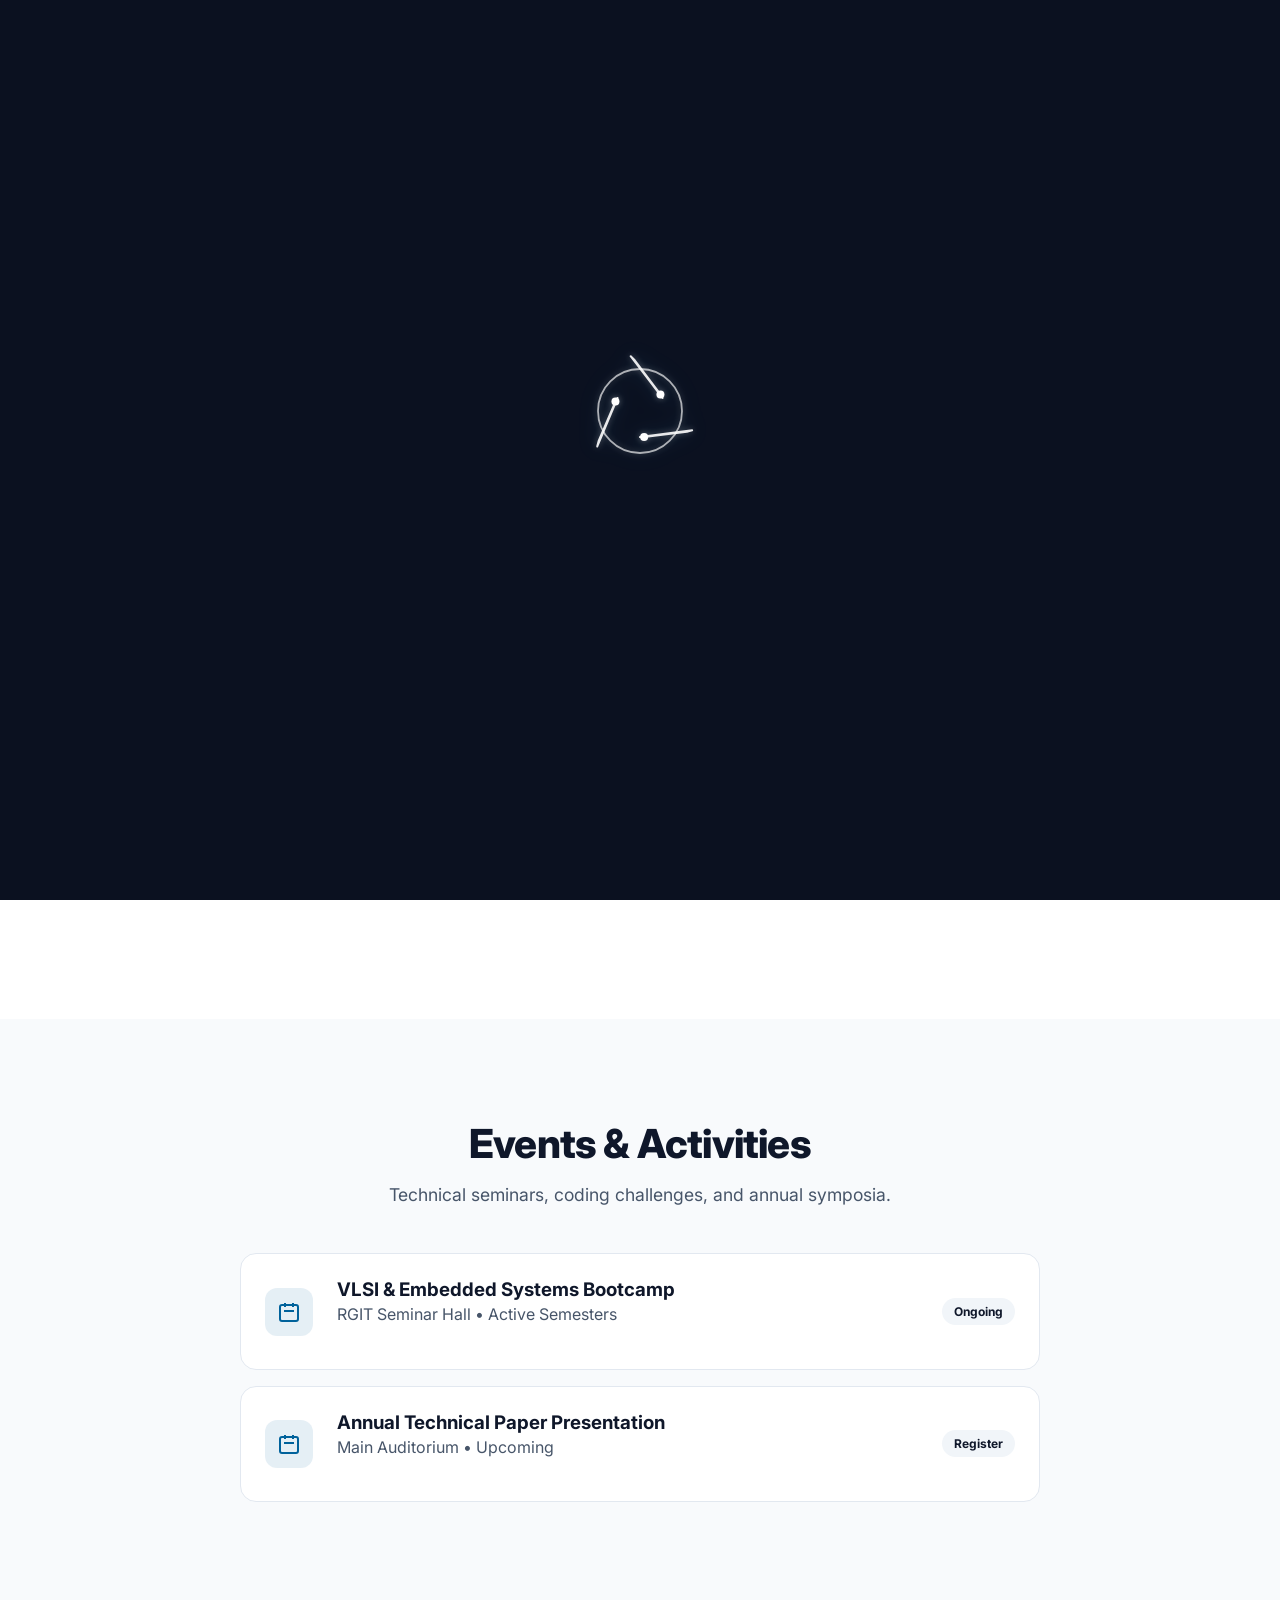
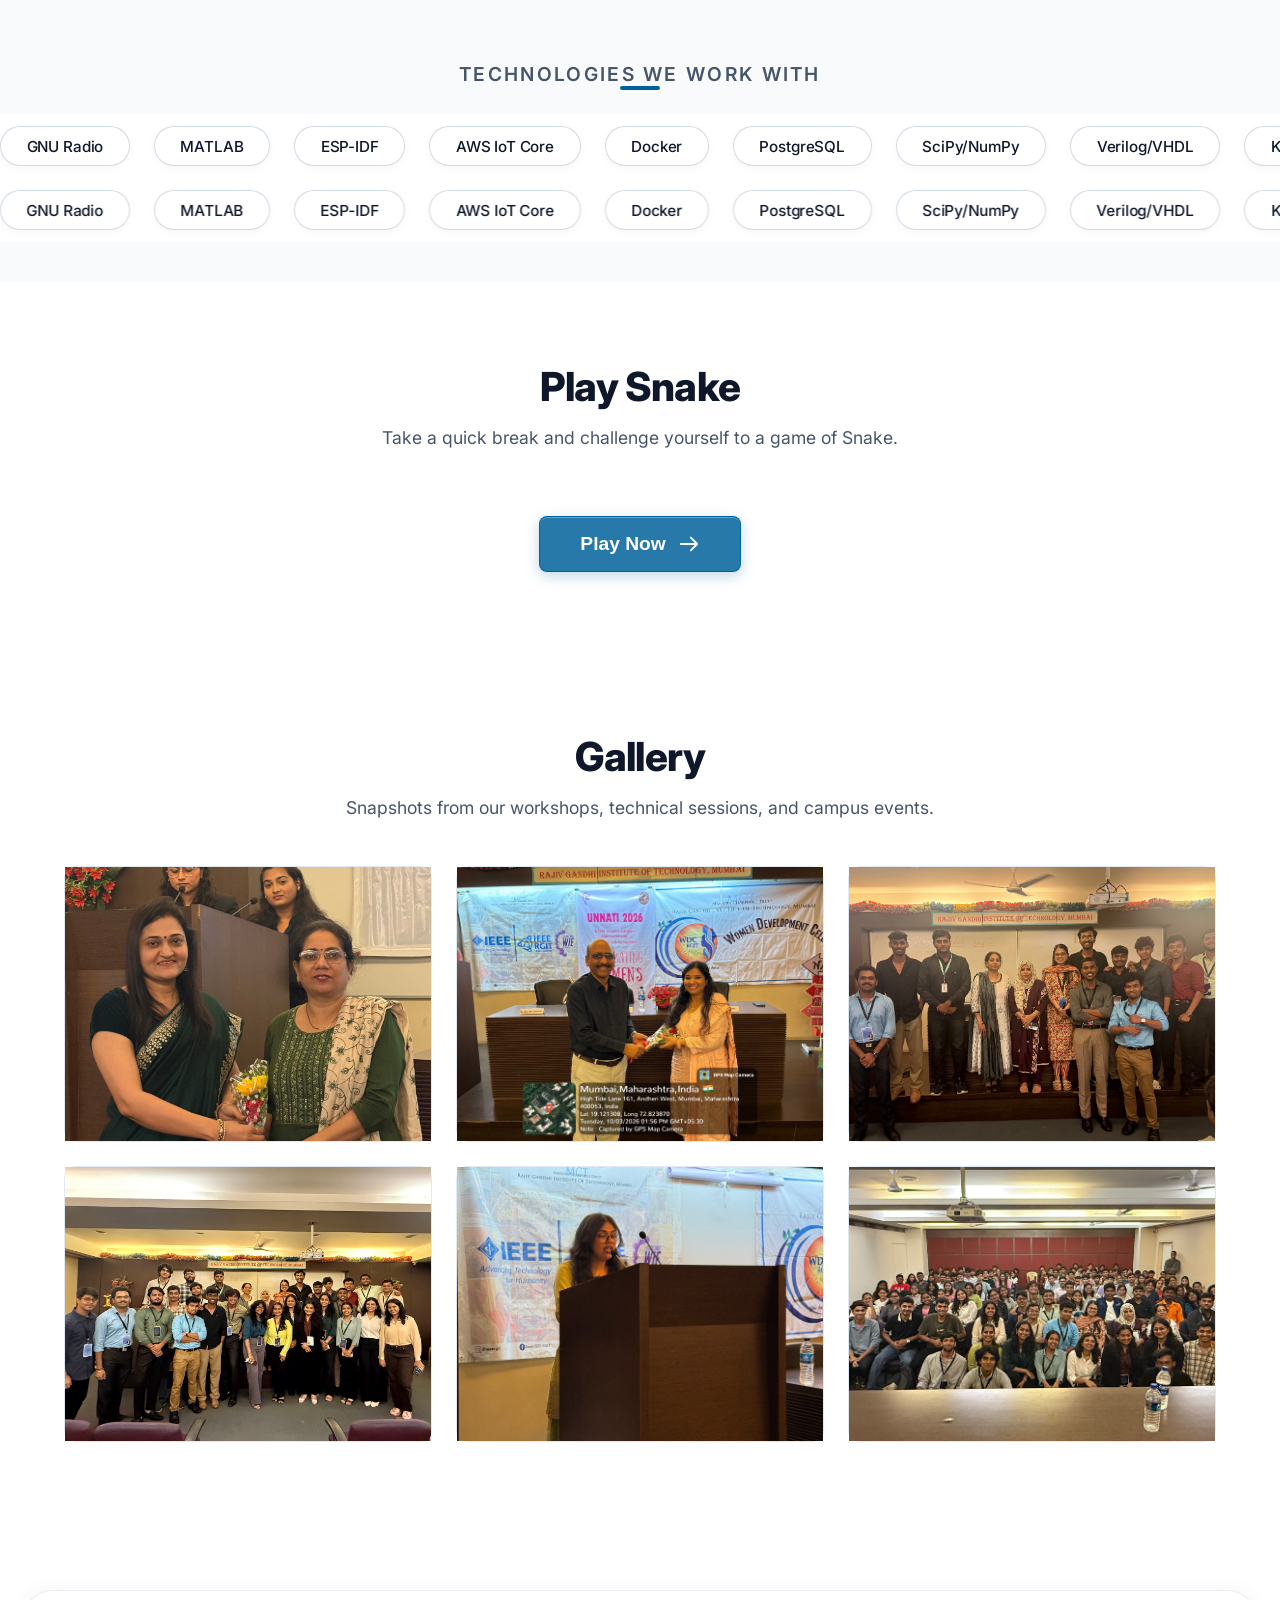
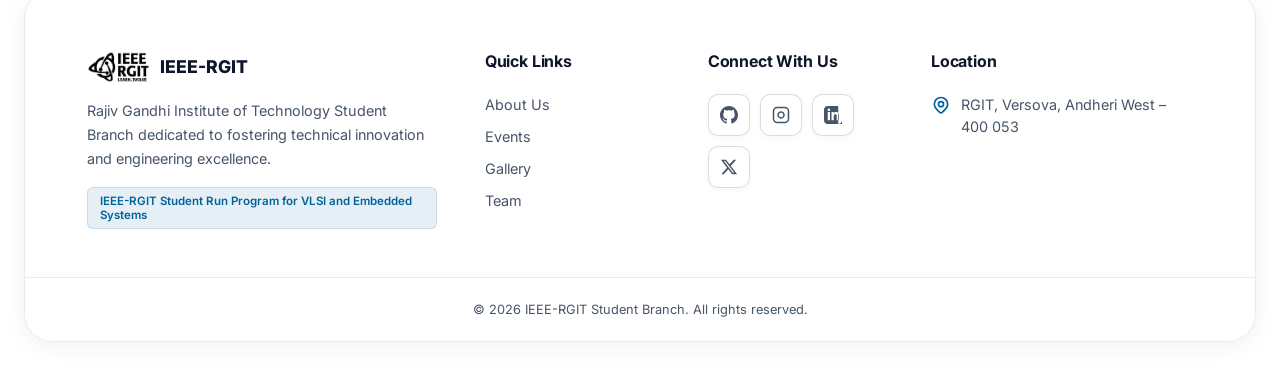
==== commit 80ca8d2f: "index.html" ====
--- a/index.html
+++ b/index.html
@@ -409,30 +409,20 @@
     <!-- ============================================================
          LIQUID-METAL SHADER — WebGL renderer for the CTA buttons
 
-         The fragment shader below renders a smooth, low-frequency
-         liquid-metal surface. The previous high-frequency noise
-         octave (which produced a "snow / speckle" appearance) has
-         been removed. All remaining noise is sampled at low
-         frequencies for large, smooth flowing features. The
-         contour mapping uses a WIDE smoothstep transition and a
-         small `pow` exponent so highlights are BROAD and SOFT,
-         never tiny isolated white dots.
-
-         Everything else (WebGL setup, ripple, hover, pause-on-
-         hidden) is unchanged.
+         Palette changed from black/silver to deep IEEE blue with
+         silver-blue highlights. Structure, animation, hover,
+         ripple, and every other behavior are unchanged.
          ============================================================ -->
     <script>
     (function () {
         'use strict';
 
-        // --- Fragment shader: smooth liquid metal (no snow/speckle) ---
         const FRAG_SRC = `
             precision highp float;
             uniform vec2  u_res;
             uniform float u_time;
             uniform float u_hover;
 
-            // Modulo-289 simplex noise (Ashima Arts / Ian McEwan)
             vec3 mod289(vec3 x) { return x - floor(x * (1.0 / 289.0)) * 289.0; }
             vec2 mod289(vec2 x) { return x - floor(x * (1.0 / 289.0)) * 289.0; }
             vec3 permute(vec3 x) { return mod289(((x * 34.0) + 1.0) * x); }
@@ -465,78 +455,42 @@
             }
 
             void main() {
-                // Normalized pixel coords
                 vec2 uv = gl_FragCoord.xy / u_res;
                 vec2 p  = uv - 0.5;
                 p.x *= u_res.x / u_res.y;
 
-                // 45° rotation (matches the original reference angle)
                 float a = 0.785398;
                 p = mat2(cos(a), -sin(a), sin(a), cos(a)) * p;
 
-                // Broad scale + slight offset (kept from the reference)
                 p *= 8.0;
                 p += vec2(0.1, -0.1);
 
-                // Time — accelerates on hover
                 float t = u_time * (0.15 + 0.35 * u_hover);
 
-                // ---------------------------------------------------
-                // LOW-FREQUENCY FLOW ONLY.
-                // The previous version had a third high-frequency
-                // octave (`snoise(p * 3.2 + ...)`) at weight 0.15.
-                // That octave was the primary source of the "snow".
-                // It is REMOVED entirely. The two remaining octaves
-                // are sampled at lower frequencies so features are
-                // large, soft, and smooth.
-                // ---------------------------------------------------
                 float n1 = snoise(p * 0.85 + vec2(t * 0.55, -t * 0.28));
                 float n2 = snoise(p * 1.55 + vec2(-t * 0.35, t * 0.45));
                 float flow = n1 * 0.68 + n2 * 0.32;
                 flow = flow * 0.5 + 0.5;
 
-                // ---------------------------------------------------
-                // BROAD CONTOUR.
-                // Previous: smoothstep(0.42, 0.68, flow) + pow(., 2.2)
-                //   → narrow transition + sharpening = tiny bright peaks
-                // Now:      smoothstep(0.30, 0.80, flow) + pow(., 1.15)
-                //   → wide transition + gentle shaping = broad highlight
-                // ---------------------------------------------------
                 float contour = smoothstep(0.30, 0.80, flow);
                 contour = pow(contour, 1.15);
 
-                // ---------------------------------------------------
-                // CHROMATIC REFLECTIONS.
-                // Sample from the SAME low-frequency field so the tint
-                // is a broad wash, not per-pixel speckle. Intensity
-                // reduced from 0.12 to 0.045.
-                // ---------------------------------------------------
                 float shiftRed  =  0.3;
                 float shiftBlue =  0.3;
                 float nr = snoise(p * 0.85 + vec2(t * 0.5 + shiftRed,  -t * 0.25));
                 float nb = snoise(p * 0.85 + vec2(t * 0.5 - shiftBlue, -t * 0.25));
 
-                // ---------------------------------------------------
-                // METAL PALETTE.
-                // colBright lowered from (0.95, 0.97, 1.0) to
-                // (0.78, 0.82, 0.90) so even the brightest highlight
-                // stays a soft silver, never a pure white dot.
-                // ---------------------------------------------------
-                vec3 colDark   = vec3(0.05, 0.06, 0.08);
-                vec3 colMid    = vec3(0.30, 0.32, 0.36);
-                vec3 colBright = vec3(0.78, 0.82, 0.90);
+                // ---- Deep IEEE blue palette with silver-blue highlights ----
+                vec3 colDark   = vec3(0.02, 0.07, 0.16);
+                vec3 colMid    = vec3(0.05, 0.24, 0.44);
+                vec3 colBright = vec3(0.68, 0.82, 0.96);
 
                 vec3 col = mix(colDark, colMid, flow);
-                // Cap the highlight mix so it never blows out:
-                // previously 0.85 + 0.15 * u_hover  →  up to 1.0
-                // now        0.45 + 0.15 * u_hover  →  up to 0.60
                 col = mix(col, colBright, contour * (0.45 + 0.15 * u_hover));
 
-                // Very subtle chromatic tint — broad, low-frequency
                 col.r += nr * 0.045 * (0.6 + 0.4 * u_hover);
                 col.b += nb * 0.045 * (0.6 + 0.4 * u_hover);
 
-                // Soft edge highlight (kept from previous version)
                 float edgeX = smoothstep(0.42, 0.50, abs(uv.x - 0.5));
                 float edgeY = smoothstep(0.32, 0.50, abs(uv.y - 0.5));
                 col = mix(col, vec3(1.0), max(edgeX, edgeY) * 0.10);
@@ -555,7 +509,6 @@
             gl.shaderSource(s, src);
             gl.compileShader(s);
             if (!gl.getShaderParameter(s, gl.COMPILE_STATUS)) {
-                // Silently bail; CSS fallback takes over
                 gl.deleteShader(s);
                 return null;
             }
@@ -586,7 +539,7 @@
             }) || canvas.getContext('experimental-webgl');
 
             if (!gl) {
-                canvas.style.display = 'none';   // CSS fallback remains visible
+                canvas.style.display = 'none';
                 button.classList.add('no-webgl');
                 return;
             }
@@ -600,7 +553,6 @@
 
             gl.useProgram(prog);
 
-            // Fullscreen quad
             const buf = gl.createBuffer();
             gl.bindBuffer(gl.ARRAY_BUFFER, buf);
             gl.bufferData(gl.ARRAY_BUFFER, new Float32Array([
@@ -645,7 +597,6 @@
                 raf = requestAnimationFrame(frame);
             }
 
-            // Public hook for the button's hover state
             button._liquidMetal = {
                 setHover: function (v) { targetHover = v ? 1 : 0; },
                 dispose: function () {
@@ -661,12 +612,11 @@
             button.addEventListener('focus',      function () { targetHover = 1; });
             button.addEventListener('blur',       function () { targetHover = 0; });
 
-            // Pause the shader while the tab is hidden (saves battery)
             document.addEventListener('visibilitychange', function () {
                 if (document.hidden) {
                     if (raf) { cancelAnimationFrame(raf); raf = null; }
                 } else if (!raf) {
-                    start = performance.now() - (start ? 0 : 0); // keep time roughly continuous
+                    start = performance.now() - (start ? 0 : 0);
                     frame();
                 }
             });
@@ -694,7 +644,6 @@
             });
         });
 
-        // Clean up on unload
         window.addEventListener('pagehide', function () {
             document.querySelectorAll('[data-liquid-metal]').forEach(function (b) {
                 if (b._liquidMetal && b._liquidMetal.dispose) b._liquidMetal.dispose();
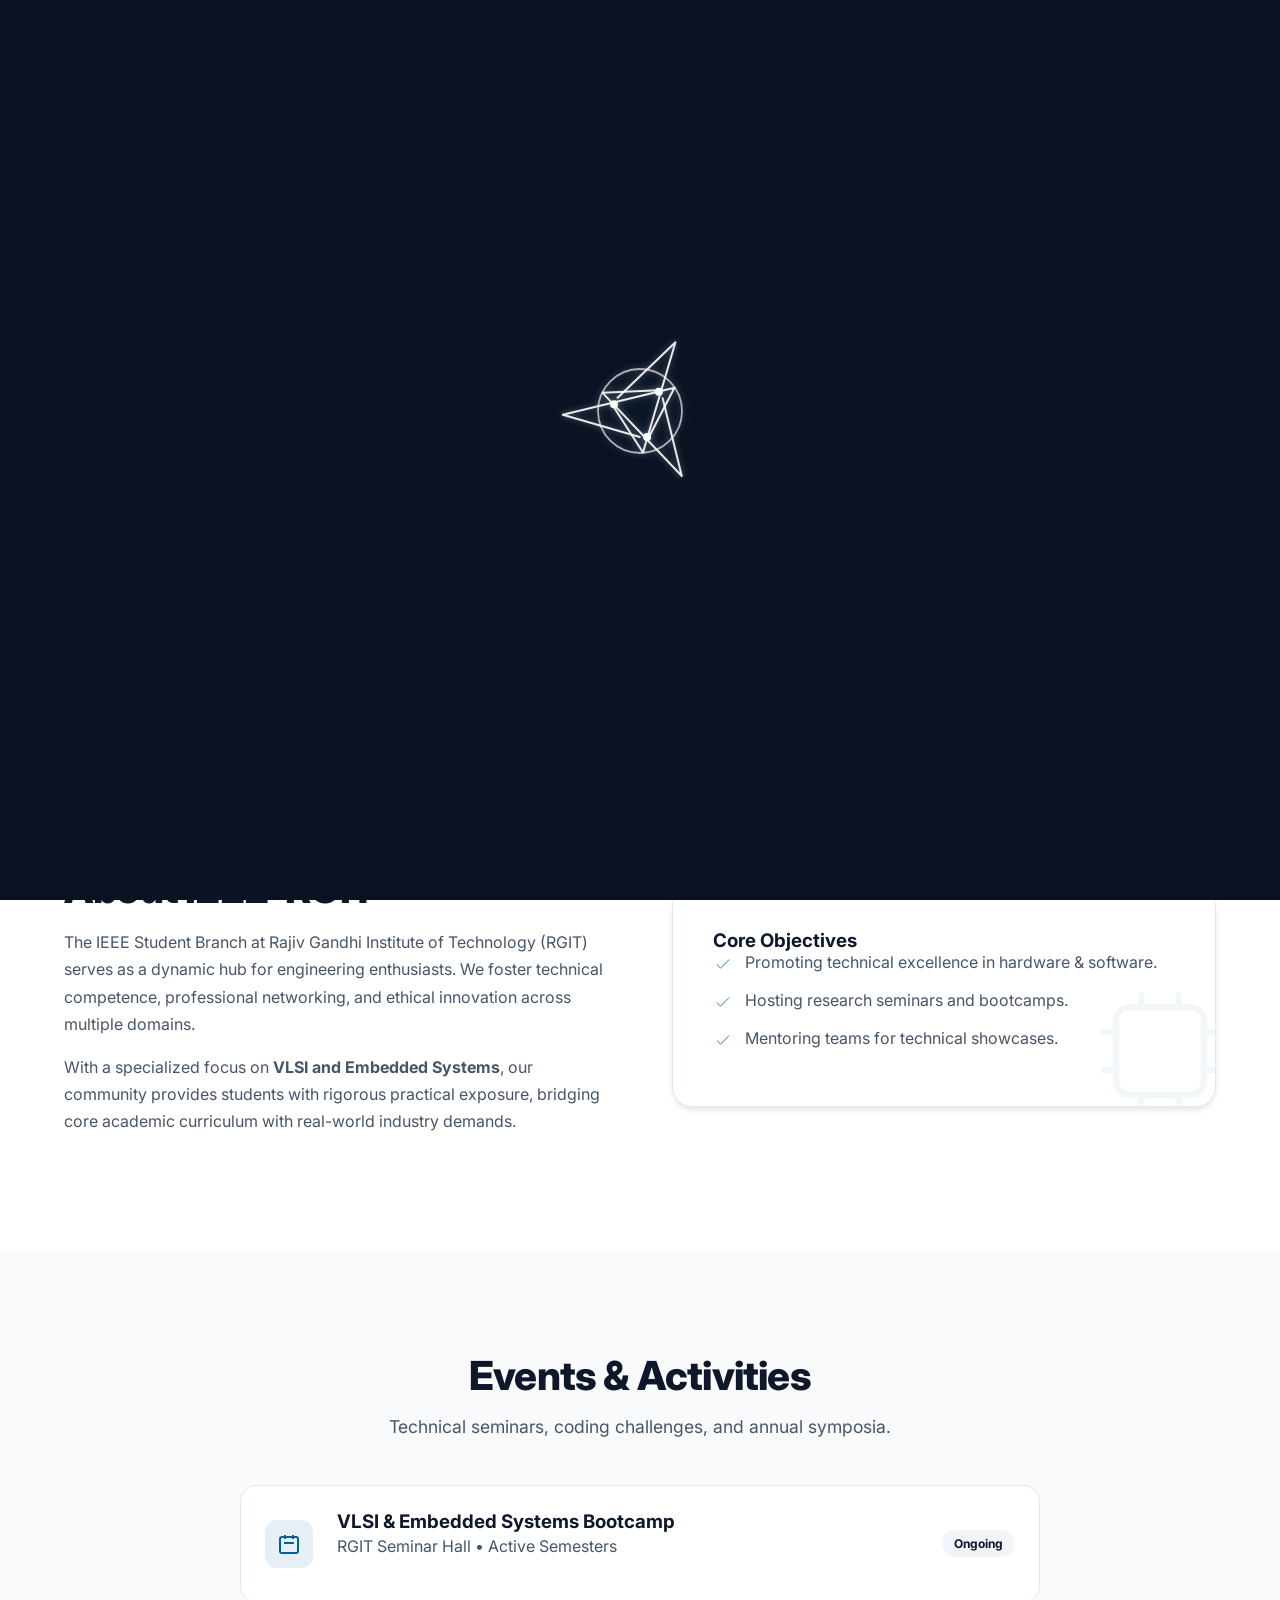
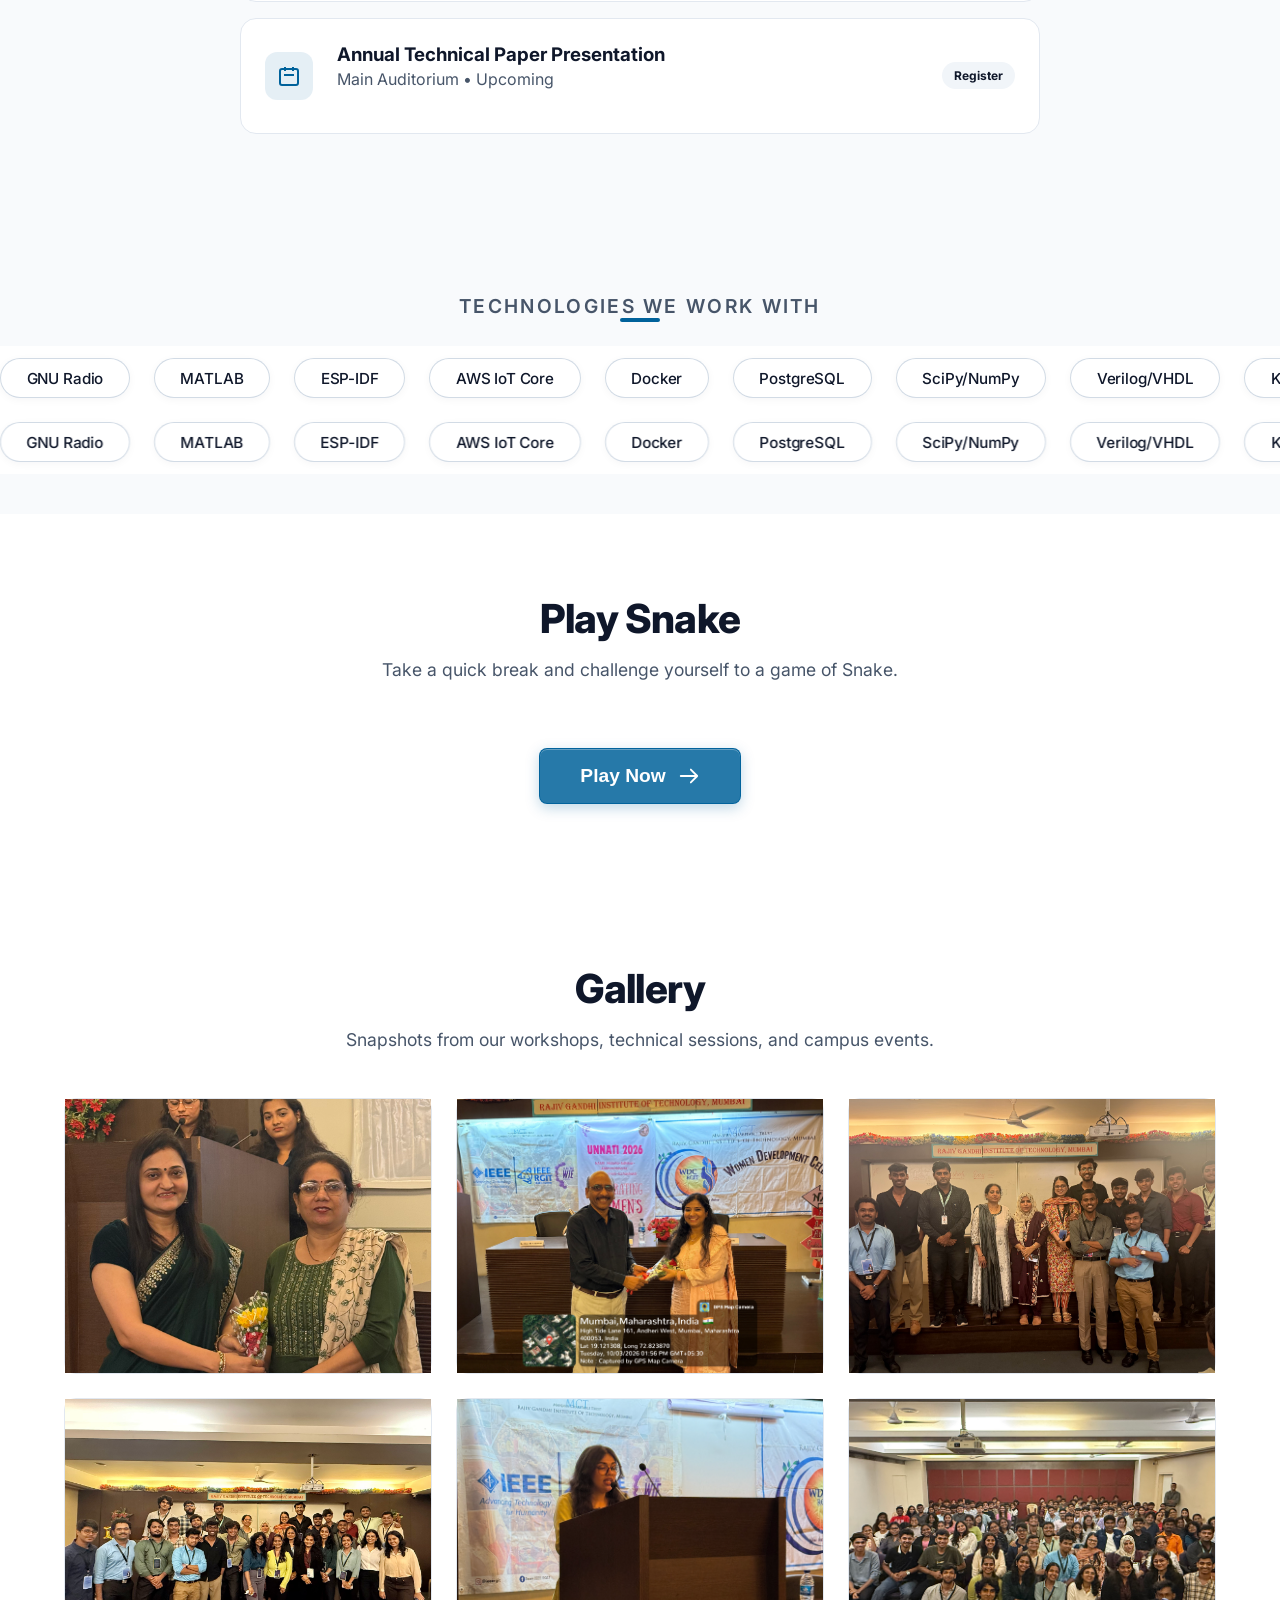
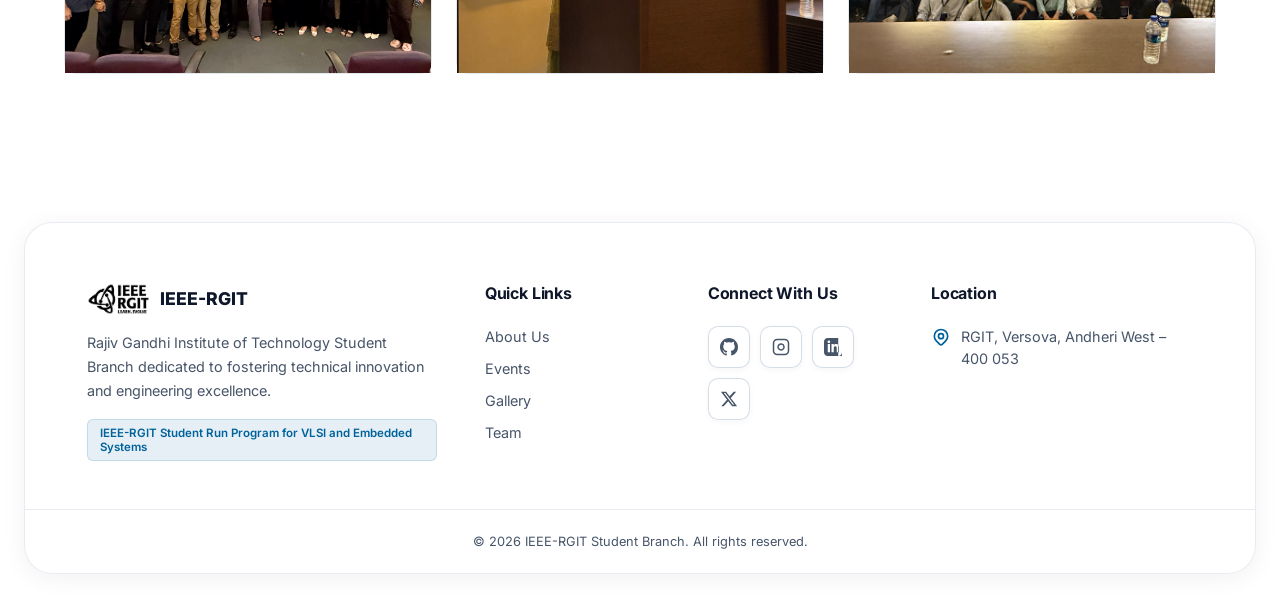
==== commit aafc7258: "index.html" ====
--- a/index.html
+++ b/index.html
@@ -98,35 +98,35 @@
             <p class="hero-subtitle">Empowering student innovators through collaborative research, hands-on technical workshops, VLSI design, embedded systems, and cutting-edge engineering projects.</p>
 
             <!-- ============================================================
-                 LIQUID-METAL CTA BUTTONS
-                 Layered structure (mirrors the reference liquid-metal component):
-                   .glass-cta-wrap     — positioning + isolation context
-                   .glass-cta          — surface (CSS fallback + canvas host)
-                     .glass-cta-canvas — WebGL shader render target
-                     .glass-cta-text   — crisp text above the shader
-                   .glass-cta-shadow   — soft colored depth layer behind the surface
+                 INTERACTIVE HOVER CTA BUTTONS
+                 Pure CSS/HTML recreation of the InteractiveHoverButton:
+                   .hover-cta               — pill-shaped dark button
+                   .hover-cta-dot           — small circle that expands to fill
+                   .hover-cta-text-default  — the visible text in the normal state
+                   .hover-cta-text-hover    — the text + arrow revealed on hover
                  ============================================================ -->
             <div class="hero-cta">
-                <div class="glass-cta-wrap glass-cta-wrap-primary">
-                    <a href="events.html" class="glass-cta glass-cta-primary" data-liquid-metal aria-label="Explore Events">
-                        <canvas class="glass-cta-canvas" aria-hidden="true"></canvas>
-                        <span class="glass-cta-text">
-                            Explore Events
-                            <svg viewBox="0 0 24 24" fill="none" stroke="currentColor" stroke-width="2" aria-hidden="true">
-                                <path stroke-linecap="round" stroke-linejoin="round" d="M14 5l7 7m0 0l-7 7m7-7H3"/>
-                            </svg>
-                        </span>
-                    </a>
-                    <div class="glass-cta-shadow" aria-hidden="true"></div>
-                </div>
-
-                <div class="glass-cta-wrap glass-cta-wrap-outline">
-                    <a href="about.html" class="glass-cta glass-cta-outline" data-liquid-metal aria-label="Learn More">
-                        <canvas class="glass-cta-canvas" aria-hidden="true"></canvas>
-                        <span class="glass-cta-text">Learn More</span>
-                    </a>
-                    <div class="glass-cta-shadow" aria-hidden="true"></div>
-                </div>
+                <a href="events.html" class="hover-cta" aria-label="Explore Events">
+                    <span class="hover-cta-dot" aria-hidden="true"></span>
+                    <span class="hover-cta-text hover-cta-text-default">Explore Events</span>
+                    <span class="hover-cta-text hover-cta-text-hover" aria-hidden="true">
+                        Explore Events
+                        <svg viewBox="0 0 24 24" fill="none" stroke="currentColor" stroke-width="2">
+                            <path stroke-linecap="round" stroke-linejoin="round" d="M14 5l7 7m0 0l-7 7m7-7H3"/>
+                        </svg>
+                    </span>
+                </a>
+
+                <a href="about.html" class="hover-cta" aria-label="Learn More">
+                    <span class="hover-cta-dot" aria-hidden="true"></span>
+                    <span class="hover-cta-text hover-cta-text-default">Learn More</span>
+                    <span class="hover-cta-text hover-cta-text-hover" aria-hidden="true">
+                        Learn More
+                        <svg viewBox="0 0 24 24" fill="none" stroke="currentColor" stroke-width="2">
+                            <path stroke-linecap="round" stroke-linejoin="round" d="M14 5l7 7m0 0l-7 7m7-7H3"/>
+                        </svg>
+                    </span>
+                </a>
             </div>
         </div>
     </section>
@@ -405,251 +405,5 @@
             });
         })();
     </script>
-
-    <!-- ============================================================
-         LIQUID-METAL SHADER — WebGL renderer for the CTA buttons
-
-         Palette changed from black/silver to deep IEEE blue with
-         silver-blue highlights. Structure, animation, hover,
-         ripple, and every other behavior are unchanged.
-         ============================================================ -->
-    <script>
-    (function () {
-        'use strict';
-
-        const FRAG_SRC = `
-            precision highp float;
-            uniform vec2  u_res;
-            uniform float u_time;
-            uniform float u_hover;
-
-            vec3 mod289(vec3 x) { return x - floor(x * (1.0 / 289.0)) * 289.0; }
-            vec2 mod289(vec2 x) { return x - floor(x * (1.0 / 289.0)) * 289.0; }
-            vec3 permute(vec3 x) { return mod289(((x * 34.0) + 1.0) * x); }
-
-            float snoise(vec2 v) {
-                const vec4 C = vec4(0.211324865405187, 0.366025403784439,
-                                   -0.577350269189626, 0.024390243902439);
-                vec2 i  = floor(v + dot(v, C.yy));
-                vec2 x0 = v - i + dot(i, C.xx);
-                vec2 i1 = (x0.x > x0.y) ? vec2(1.0, 0.0) : vec2(0.0, 1.0);
-                vec4 x12 = x0.xyxy + C.xxzz;
-                x12.xy -= i1;
-                i = mod289(i);
-                vec3 p = permute(permute(i.y + vec3(0.0, i1.y, 1.0))
-                                          + i.x + vec3(0.0, i1.x, 1.0));
-                vec3 m = max(0.5 - vec3(dot(x0, x0),
-                                        dot(x12.xy, x12.xy),
-                                        dot(x12.zw, x12.zw)), 0.0);
-                m = m * m;
-                m = m * m;
-                vec3 x  = 2.0 * fract(p * C.www) - 1.0;
-                vec3 h  = abs(x) - 0.5;
-                vec3 ox = floor(x + 0.5);
-                vec3 a0 = x - ox;
-                m *= 1.79284291400159 - 0.85373472095314 * (a0 * a0 + h * h);
-                vec3 g;
-                g.x  = a0.x  * x0.x  + h.x  * x0.y;
-                g.yz = a0.yz * x12.xz + h.yz * x12.yw;
-                return 130.0 * dot(m, g);
-            }
-
-            void main() {
-                vec2 uv = gl_FragCoord.xy / u_res;
-                vec2 p  = uv - 0.5;
-                p.x *= u_res.x / u_res.y;
-
-                float a = 0.785398;
-                p = mat2(cos(a), -sin(a), sin(a), cos(a)) * p;
-
-                p *= 8.0;
-                p += vec2(0.1, -0.1);
-
-                float t = u_time * (0.15 + 0.35 * u_hover);
-
-                float n1 = snoise(p * 0.85 + vec2(t * 0.55, -t * 0.28));
-                float n2 = snoise(p * 1.55 + vec2(-t * 0.35, t * 0.45));
-                float flow = n1 * 0.68 + n2 * 0.32;
-                flow = flow * 0.5 + 0.5;
-
-                float contour = smoothstep(0.30, 0.80, flow);
-                contour = pow(contour, 1.15);
-
-                float shiftRed  =  0.3;
-                float shiftBlue =  0.3;
-                float nr = snoise(p * 0.85 + vec2(t * 0.5 + shiftRed,  -t * 0.25));
-                float nb = snoise(p * 0.85 + vec2(t * 0.5 - shiftBlue, -t * 0.25));
-
-                // ---- Deep IEEE blue palette with silver-blue highlights ----
-                vec3 colDark   = vec3(0.02, 0.07, 0.16);
-                vec3 colMid    = vec3(0.05, 0.24, 0.44);
-                vec3 colBright = vec3(0.68, 0.82, 0.96);
-
-                vec3 col = mix(colDark, colMid, flow);
-                col = mix(col, colBright, contour * (0.45 + 0.15 * u_hover));
-
-                col.r += nr * 0.045 * (0.6 + 0.4 * u_hover);
-                col.b += nb * 0.045 * (0.6 + 0.4 * u_hover);
-
-                float edgeX = smoothstep(0.42, 0.50, abs(uv.x - 0.5));
-                float edgeY = smoothstep(0.32, 0.50, abs(uv.y - 0.5));
-                col = mix(col, vec3(1.0), max(edgeX, edgeY) * 0.10);
-
-                gl_FragColor = vec4(col, 1.0);
-            }
-        `;
-
-        const VERT_SRC = `
-            attribute vec2 a_pos;
-            void main() { gl_Position = vec4(a_pos, 0.0, 1.0); }
-        `;
-
-        function compile(gl, type, src) {
-            const s = gl.createShader(type);
-            gl.shaderSource(s, src);
-            gl.compileShader(s);
-            if (!gl.getShaderParameter(s, gl.COMPILE_STATUS)) {
-                gl.deleteShader(s);
-                return null;
-            }
-            return s;
-        }
-
-        function createProgram(gl) {
-            const vs = compile(gl, gl.VERTEX_SHADER, VERT_SRC);
-            const fs = compile(gl, gl.FRAGMENT_SHADER, FRAG_SRC);
-            if (!vs || !fs) return null;
-            const prog = gl.createProgram();
-            gl.attachShader(prog, vs);
-            gl.attachShader(prog, fs);
-            gl.linkProgram(prog);
-            if (!gl.getProgramParameter(prog, gl.LINK_STATUS)) return null;
-            return prog;
-        }
-
-        function setupButton(button) {
-            const canvas = button.querySelector('.glass-cta-canvas');
-            if (!canvas) return;
-
-            const gl = canvas.getContext('webgl', {
-                alpha: true,
-                antialias: false,
-                premultipliedAlpha: false,
-                powerPreference: 'low-power'
-            }) || canvas.getContext('experimental-webgl');
-
-            if (!gl) {
-                canvas.style.display = 'none';
-                button.classList.add('no-webgl');
-                return;
-            }
-
-            const prog = createProgram(gl);
-            if (!prog) {
-                canvas.style.display = 'none';
-                button.classList.add('no-webgl');
-                return;
-            }
-
-            gl.useProgram(prog);
-
-            const buf = gl.createBuffer();
-            gl.bindBuffer(gl.ARRAY_BUFFER, buf);
-            gl.bufferData(gl.ARRAY_BUFFER, new Float32Array([
-                -1, -1,  1, -1,  -1, 1,
-                -1,  1,  1, -1,   1, 1
-            ]), gl.STATIC_DRAW);
-
-            const aPos = gl.getAttribLocation(prog, 'a_pos');
-            gl.enableVertexAttribArray(aPos);
-            gl.vertexAttribPointer(aPos, 2, gl.FLOAT, false, 0, 0);
-
-            const uRes   = gl.getUniformLocation(prog, 'u_res');
-            const uTime  = gl.getUniformLocation(prog, 'u_time');
-            const uHover = gl.getUniformLocation(prog, 'u_hover');
-
-            let hover = 0, targetHover = 0;
-            let raf = null;
-            let start = performance.now();
-            let lastW = 0, lastH = 0;
-
-            function resize() {
-                const dpr = Math.min(window.devicePixelRatio || 1, 2);
-                const rect = canvas.getBoundingClientRect();
-                const w = Math.max(1, Math.floor(rect.width  * dpr));
-                const h = Math.max(1, Math.floor(rect.height * dpr));
-                if (w !== lastW || h !== lastH) {
-                    canvas.width = w;
-                    canvas.height = h;
-                    gl.viewport(0, 0, w, h);
-                    lastW = w; lastH = h;
-                }
-            }
-
-            function frame() {
-                resize();
-                hover += (targetHover - hover) * 0.08;
-                const t = (performance.now() - start) / 1000;
-                gl.uniform2f(uRes, canvas.width, canvas.height);
-                gl.uniform1f(uTime, t);
-                gl.uniform1f(uHover, hover);
-                gl.drawArrays(gl.TRIANGLES, 0, 6);
-                raf = requestAnimationFrame(frame);
-            }
-
-            button._liquidMetal = {
-                setHover: function (v) { targetHover = v ? 1 : 0; },
-                dispose: function () {
-                    if (raf) cancelAnimationFrame(raf);
-                    raf = null;
-                }
-            };
-
-            frame();
-
-            button.addEventListener('mouseenter', function () { targetHover = 1; });
-            button.addEventListener('mouseleave', function () { targetHover = 0; });
-            button.addEventListener('focus',      function () { targetHover = 1; });
-            button.addEventListener('blur',       function () { targetHover = 0; });
-
-            document.addEventListener('visibilitychange', function () {
-                if (document.hidden) {
-                    if (raf) { cancelAnimationFrame(raf); raf = null; }
-                } else if (!raf) {
-                    start = performance.now() - (start ? 0 : 0);
-                    frame();
-                }
-            });
-        }
-
-        function setupRipple(button) {
-            button.addEventListener('pointerdown', function (e) {
-                const rect = button.getBoundingClientRect();
-                const x = e.clientX - rect.left;
-                const y = e.clientY - rect.top;
-                const ripple = document.createElement('span');
-                ripple.className = 'glass-cta-ripple';
-                ripple.style.left = x + 'px';
-                ripple.style.top  = y + 'px';
-                button.appendChild(ripple);
-                setTimeout(function () { ripple.remove(); }, 650);
-            });
-        }
-
-        document.addEventListener('DOMContentLoaded', function () {
-            const buttons = document.querySelectorAll('[data-liquid-metal]');
-            buttons.forEach(function (b) {
-                setupButton(b);
-                setupRipple(b);
-            });
-        });
-
-        window.addEventListener('pagehide', function () {
-            document.querySelectorAll('[data-liquid-metal]').forEach(function (b) {
-                if (b._liquidMetal && b._liquidMetal.dispose) b._liquidMetal.dispose();
-            });
-        });
-    })();
-    </script>
 </body>
 </html>
--- a/css/style.css
+++ b/css/style.css
@@ -16,7 +16,7 @@
     --tech-line: rgba(0, 98, 155, 0.1);
     --glass-bg: rgba(255, 255, 255, 0.85);
 
-    /* Liquid Glass: Navbar (light) — also reused by the footer */
+    /* Liquid Glass: Navbar (light) */
     --glass-nav-bg: rgba(255, 255, 255, 0.68);
     --glass-nav-border: rgba(226, 232, 240, 0.8);
     --glass-nav-highlight: rgba(255, 255, 255, 0.95);
@@ -34,11 +34,11 @@
     --glass-primary-border: rgba(0, 98, 155, 0.95);
     --glass-primary-highlight: rgba(255, 255, 255, 0.3);
 
-    /* Liquid Metal: CTA fallback gradient (light, shows only if WebGL unavailable) */
-    --metal-fallback: linear-gradient(180deg, #2b2e35 0%, #17191d 55%, #0f1013 100%);
-    --metal-fallback-hover: linear-gradient(180deg, #34383f 0%, #1b1e22 55%, #121316 100%);
-    --metal-fallback-border: rgba(255, 255, 255, 0.22);
-    --metal-fallback-highlight: rgba(255, 255, 255, 0.5);
+    /* Liquid Metal: CTA fallback gradient (light theme) — deep IEEE blue */
+    --metal-fallback: linear-gradient(180deg, #163754 0%, #0a2038 55%, #061527 100%);
+    --metal-fallback-hover: linear-gradient(180deg, #1f4a72 0%, #0d2847 55%, #081c30 100%);
+    --metal-fallback-border: rgba(255, 255, 255, 0.28);
+    --metal-fallback-highlight: rgba(255, 255, 255, 0.55);
 
     /* Marquee pill (light) */
     --glass-pill-bg: rgba(255, 255, 255, 0.88);
@@ -77,11 +77,13 @@
     --glass-primary-border: rgba(56, 189, 248, 0.95);
     --glass-primary-highlight: rgba(255, 255, 255, 0.35);
 
-    --metal-fallback: linear-gradient(180deg, #23262c 0%, #131418 55%, #0b0c0f 100%);
-    --metal-fallback-hover: linear-gradient(180deg, #2c3038 0%, #16181d 55%, #0e0f12 100%);
-    --metal-fallback-border: rgba(255, 255, 255, 0.24);
+    /* Liquid Metal: CTA fallback gradient (dark theme) — deep IEEE blue */
+    --metal-fallback: linear-gradient(180deg, #1a4066 0%, #0c2748 55%, #071a30 100%);
+    --metal-fallback-hover: linear-gradient(180deg, #235a8a 0%, #10365c 55%, #0a2240 100%);
+    --metal-fallback-border: rgba(255, 255, 255, 0.28);
     --metal-fallback-highlight: rgba(255, 255, 255, 0.55);
 
+    /* Marquee pill (dark) */
     --glass-pill-bg: rgba(30, 41, 59, 0.88);
     --glass-pill-bg-hover: rgba(30, 41, 59, 0.98);
     --glass-pill-border: rgba(56, 189, 248, 0.35);
@@ -171,7 +173,7 @@
 .highlight { color: var(--primary); }
 
 /* ==================================================
-   4. NAVBAR (Liquid Glass — unchanged reference)
+   4. NAVBAR
 ================================================== */
 .navbar {
     position: fixed;
@@ -344,9 +346,6 @@
 
 /* ==================================================
    5. HERO
-   Note: bottom padding increased so the CTA group has clear
-   breathing room and doesn't collide with the next section's
-   boundary line / divider.
 ================================================== */
 .hero {
     min-height: auto;
@@ -354,7 +353,7 @@
     align-items: center;
     justify-content: center;
     text-align: center;
-    padding: 110px 0 3.5rem 0;   /* was: 110px 0 0 0 — added bottom spacing */
+    padding: 110px 0 5rem 0;
     position: relative;
     overflow: hidden;
 }
@@ -433,14 +432,12 @@
     margin-bottom: 2.5rem;
 }
 
-/* CTA group — holds the two liquid-metal buttons.
-   The explicit top padding guarantees the section boundary above
-   never sits flush against the buttons. */
 .hero-cta {
     display: flex;
     gap: 1.25rem;
     justify-content: center;
     align-items: center;
+    flex-wrap: wrap;
     padding-top: 0.5rem;
 }
 
@@ -522,21 +519,8 @@
 
 /* ==================================================
    6b. HERO CTA — LIQUID-METAL BUTTONS
-   ---------------------------------------------------
-   Layered structure (mirrors the reference component):
-
-       .glass-cta-wrap      → positioning + isolation
-       .glass-cta           → the metal surface (canvas host + CSS fallback)
-         .glass-cta-canvas  → WebGL shader output
-         .glass-cta-text    → crisp text layer above the shader
-       .glass-cta-shadow    → soft colored depth layer behind the surface
-
-   Primary visual source: WebGL shader (silver/blue/red chromatic
-   reflections, animated liquid flow). CSS supplies a fallback
-   static metal gradient that only shows if WebGL is unavailable.
 ================================================== */
 
-/* ---------- Wrapper ---------- */
 .hero-cta .glass-cta-wrap {
     position: relative;
     isolation: isolate;
@@ -544,7 +528,6 @@
     min-width: 0;
 }
 
-/* ---------- Depth layer behind the button ---------- */
 .hero-cta .glass-cta-shadow {
     position: absolute;
     left: 8px;
@@ -591,7 +574,6 @@
     );
 }
 
-/* ---------- Metal button surface ---------- */
 .hero-cta .glass-cta {
     position: relative;
     z-index: 1;
@@ -609,7 +591,6 @@
     max-width: 100%;
     min-width: 0;
 
-    /* CSS fallback metal surface — hidden behind the canvas when WebGL works */
     background: var(--metal-fallback);
     border: 1px solid var(--metal-fallback-border);
     color: #ffffff;
@@ -626,7 +607,6 @@
         border-color 0.35s ease;
 }
 
-/* WebGL canvas overlays the CSS fallback perfectly */
 .hero-cta .glass-cta-canvas {
     position: absolute;
     inset: 0;
@@ -638,10 +618,6 @@
     z-index: 1;
 }
 
-/* If WebGL is unavailable, JS toggles .no-webgl and hides the canvas,
-   leaving the CSS fallback metal gradient visible. */
-
-/* Reflective top highlight (thin, subtle) — sits above the canvas */
 .hero-cta .glass-cta::before {
     content: '';
     position: absolute;
@@ -659,7 +635,6 @@
     transition: opacity 0.35s ease;
 }
 
-/* Inner bottom shade — depth inside the metal */
 .hero-cta .glass-cta::after {
     content: '';
     position: absolute;
@@ -672,7 +647,6 @@
     z-index: 2;
 }
 
-/* ---------- Text layer, always crisp above everything ---------- */
 .hero-cta .glass-cta-text {
     position: relative;
     z-index: 3;
@@ -697,7 +671,6 @@
     transform: translateX(4px);
 }
 
-/* ---------- Primary variant (Explore Events) ---------- */
 .hero-cta .glass-cta-primary {
     --metal-fallback-border: rgba(255, 255, 255, 0.28);
     --metal-fallback-highlight: rgba(255, 255, 255, 0.55);
@@ -708,7 +681,6 @@
         0 0 22px rgba(0, 60, 120, 0.28);
 }
 
-/* ---------- Outline variant (Learn More) — same material, subtler depth ---------- */
 .hero-cta .glass-cta-outline {
     --metal-fallback-border: rgba(255, 255, 255, 0.22);
     --metal-fallback-highlight: rgba(255, 255, 255, 0.42);
@@ -718,7 +690,6 @@
         0 8px 18px rgba(0, 0, 0, 0.35);
 }
 
-/* ---------- Hover — subtle lift, brighter edges, stronger shadow ---------- */
 .hero-cta .glass-cta:hover {
     transform: translateY(-2px);
 }
@@ -743,7 +714,6 @@
     opacity: 1;
 }
 
-/* ---------- Active / press state ---------- */
 .hero-cta .glass-cta:active {
     transform: translateY(0) scale(0.975);
     box-shadow:
@@ -752,7 +722,6 @@
         0 4px 10px rgba(0, 0, 0, 0.45);
 }
 
-/* ---------- Shadow layer reacts with the button ---------- */
 .hero-cta .glass-cta-wrap:hover .glass-cta-shadow {
     opacity: 1;
     filter: blur(16px);
@@ -764,7 +733,6 @@
     transform: translateY(4px) scale(0.98);
 }
 
-/* ---------- Click ripple ---------- */
 .hero-cta .glass-cta-ripple {
     position: absolute;
     width: 20px;
@@ -1398,7 +1366,6 @@
     .marquee-track-1, .marquee-track-2 { animation: none !important; flex-wrap: wrap; justify-content: center; }
     .reveal-up, .reveal-left, .reveal-right, .stagger-item { opacity: 1 !important; transform: none !important; }
 
-    /* CTA: keep the metal surface but skip motion */
     .hero-cta .glass-cta:hover { transform: none; }
     .hero-cta .glass-cta:active { transform: none; }
     .hero-cta .glass-cta-text svg { transition: none; }
@@ -1406,7 +1373,24 @@
 }
 
 /* ==================================================
-   18. EVENTS PAGE — SCOPED STYLES (restored, intact)
+   17b. RESPONSIVE — CTA on small screens
+================================================== */
+@media (max-width: 480px) {
+    .hero-cta {
+        gap: 0.75rem;
+    }
+    .hero-cta .glass-cta {
+        padding: 12px 22px;
+        font-size: 0.9rem;
+    }
+    .hero-cta .glass-cta-text svg {
+        width: 16px;
+        height: 16px;
+    }
+}
+
+/* ==================================================
+   18. EVENTS PAGE — SCOPED STYLES
 ================================================== */
 
 .events-page .events-hero {
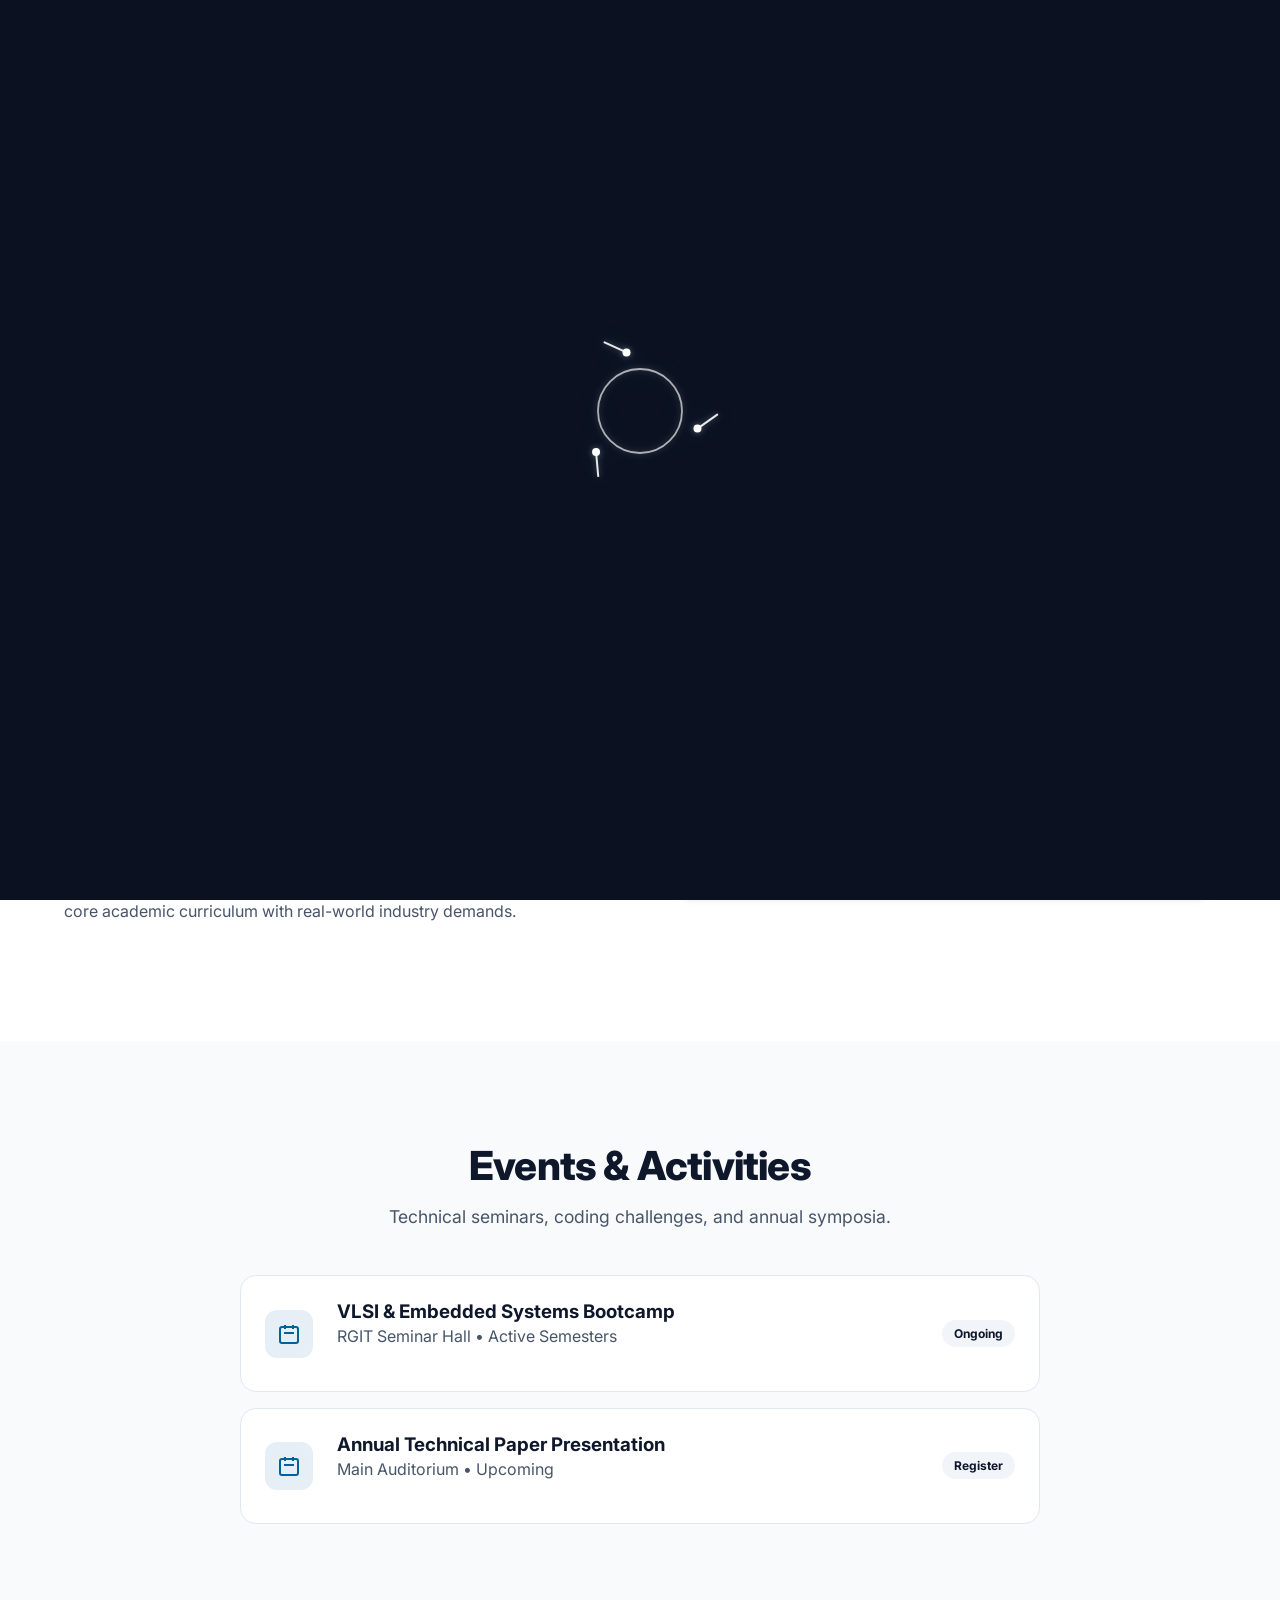
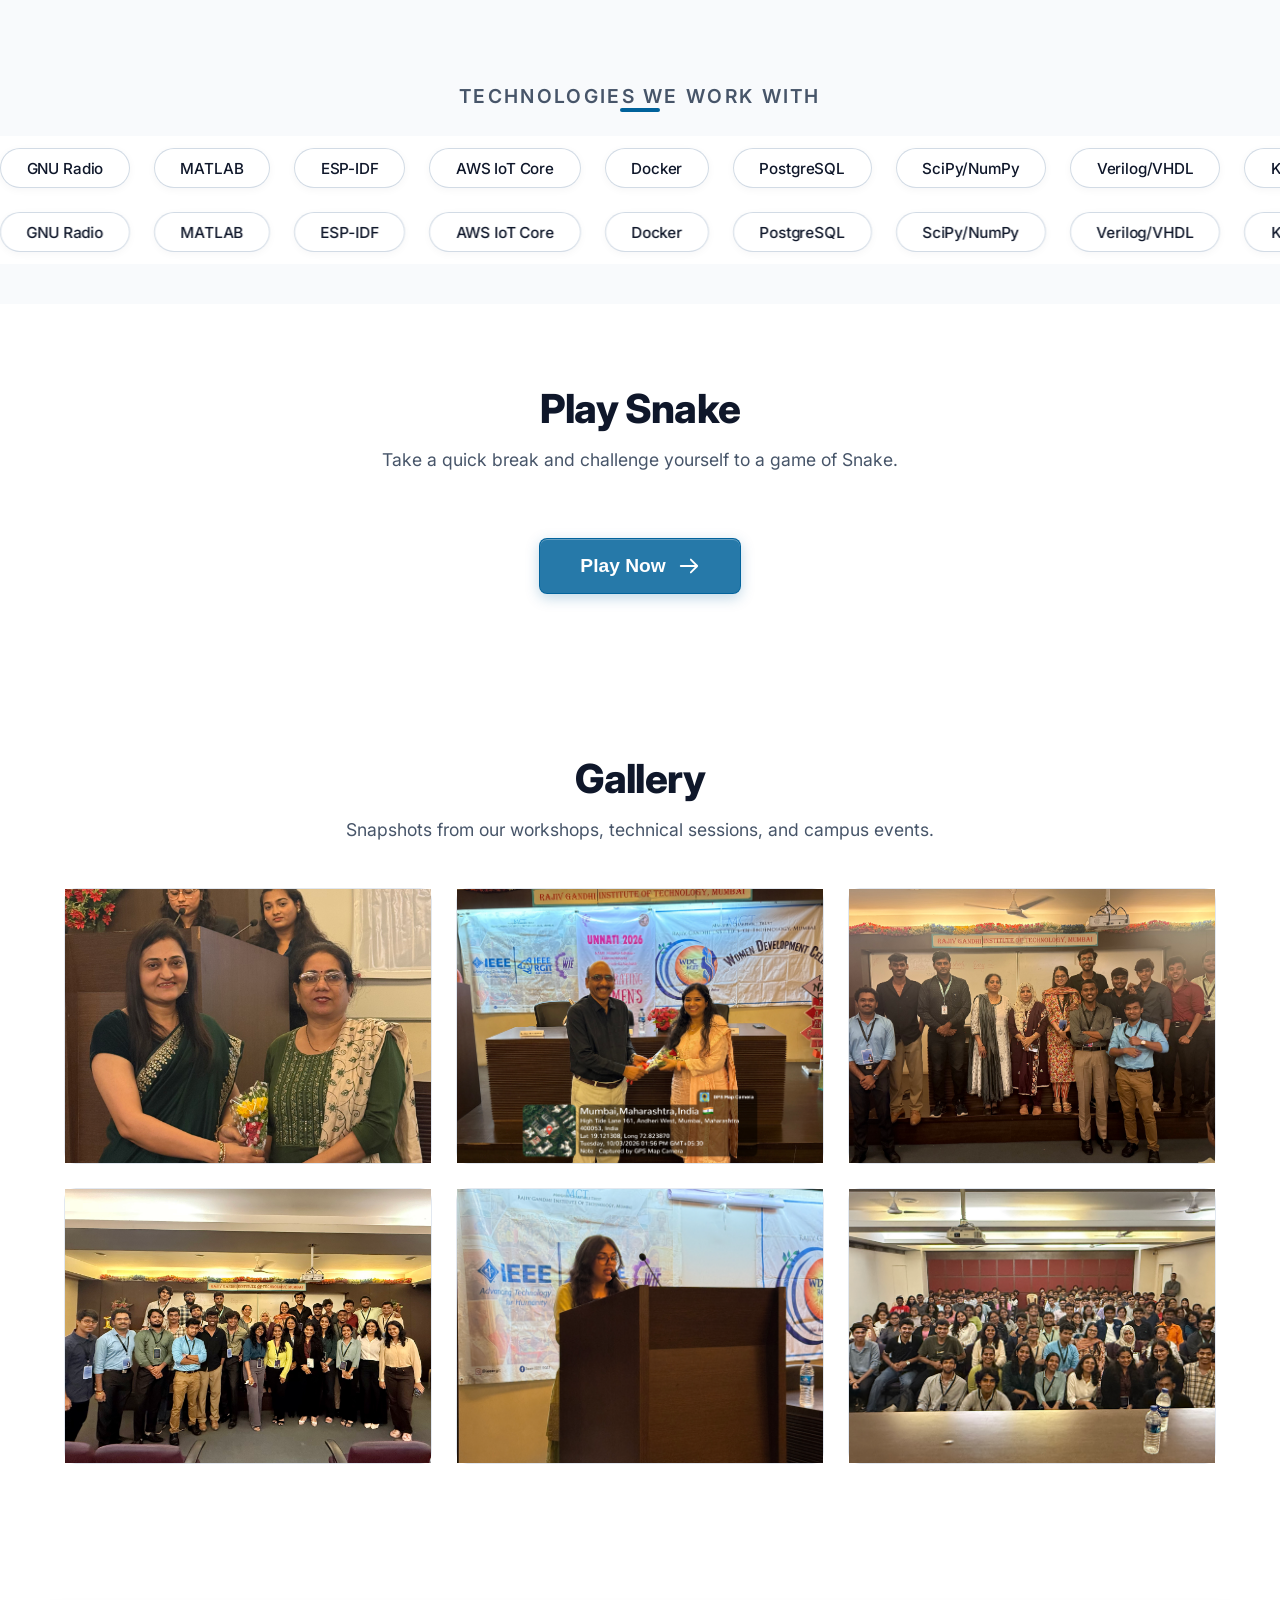
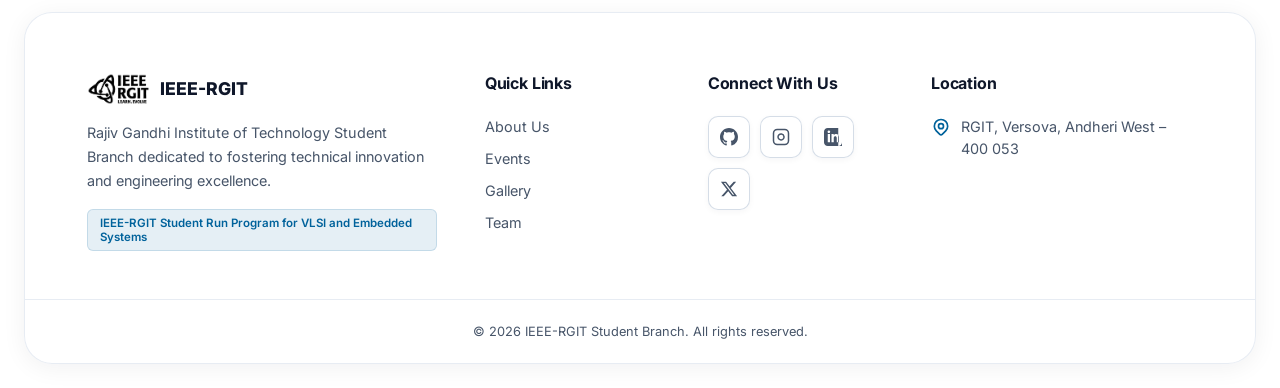
==== commit 6d78ef48: "index.html" ====
--- a/index.html
+++ b/index.html
@@ -98,31 +98,21 @@
             <p class="hero-subtitle">Empowering student innovators through collaborative research, hands-on technical workshops, VLSI design, embedded systems, and cutting-edge engineering projects.</p>
 
             <!-- ============================================================
-                 INTERACTIVE HOVER CTA BUTTONS
-                 Pure CSS/HTML recreation of the InteractiveHoverButton:
-                   .hover-cta               — pill-shaped dark button
-                   .hover-cta-dot           — small circle that expands to fill
-                   .hover-cta-text-default  — the visible text in the normal state
-                   .hover-cta-text-hover    — the text + arrow revealed on hover
+                 CTA BUTTONS — simple color-transition hover
                  ============================================================ -->
             <div class="hero-cta">
                 <a href="events.html" class="hover-cta" aria-label="Explore Events">
-                    <span class="hover-cta-dot" aria-hidden="true"></span>
-                    <span class="hover-cta-text hover-cta-text-default">Explore Events</span>
-                    <span class="hover-cta-text hover-cta-text-hover" aria-hidden="true">
+                    <span class="hover-cta-text">
                         Explore Events
-                        <svg viewBox="0 0 24 24" fill="none" stroke="currentColor" stroke-width="2">
+                        <svg viewBox="0 0 24 24" fill="none" stroke="currentColor" stroke-width="2" aria-hidden="true">
                             <path stroke-linecap="round" stroke-linejoin="round" d="M14 5l7 7m0 0l-7 7m7-7H3"/>
                         </svg>
                     </span>
                 </a>
-
                 <a href="about.html" class="hover-cta" aria-label="Learn More">
-                    <span class="hover-cta-dot" aria-hidden="true"></span>
-                    <span class="hover-cta-text hover-cta-text-default">Learn More</span>
-                    <span class="hover-cta-text hover-cta-text-hover" aria-hidden="true">
+                    <span class="hover-cta-text">
                         Learn More
-                        <svg viewBox="0 0 24 24" fill="none" stroke="currentColor" stroke-width="2">
+                        <svg viewBox="0 0 24 24" fill="none" stroke="currentColor" stroke-width="2" aria-hidden="true">
                             <path stroke-linecap="round" stroke-linejoin="round" d="M14 5l7 7m0 0l-7 7m7-7H3"/>
                         </svg>
                     </span>
--- a/css/style.css
+++ b/css/style.css
@@ -34,17 +34,21 @@
     --glass-primary-border: rgba(0, 98, 155, 0.95);
     --glass-primary-highlight: rgba(255, 255, 255, 0.3);
 
-    /* Liquid Metal: CTA fallback gradient (light theme) — deep IEEE blue */
-    --metal-fallback: linear-gradient(180deg, #163754 0%, #0a2038 55%, #061527 100%);
-    --metal-fallback-hover: linear-gradient(180deg, #1f4a72 0%, #0d2847 55%, #081c30 100%);
-    --metal-fallback-border: rgba(255, 255, 255, 0.28);
-    --metal-fallback-highlight: rgba(255, 255, 255, 0.55);
-
     /* Marquee pill (light) */
     --glass-pill-bg: rgba(255, 255, 255, 0.88);
     --glass-pill-bg-hover: rgba(255, 255, 255, 0.98);
     --glass-pill-border: rgba(203, 213, 225, 0.85);
     --glass-pill-highlight: rgba(255, 255, 255, 0.95);
+
+    /* Hover CTA — light mode: white surface, transitions to IEEE blue on hover */
+    --hover-cta-bg: #ffffff;
+    --hover-cta-bg-hover: #00629B;
+    --hover-cta-text: #0f172a;
+    --hover-cta-text-hover: #ffffff;
+    --hover-cta-border: #cbd5e1;
+    --hover-cta-border-hover: #00629B;
+    --hover-cta-shadow: 0 4px 14px rgba(15, 23, 42, 0.08);
+    --hover-cta-shadow-hover: 0 8px 22px rgba(0, 98, 155, 0.28);
 }
 
 html.dark {
@@ -77,17 +81,20 @@
     --glass-primary-border: rgba(56, 189, 248, 0.95);
     --glass-primary-highlight: rgba(255, 255, 255, 0.35);
 
-    /* Liquid Metal: CTA fallback gradient (dark theme) — deep IEEE blue */
-    --metal-fallback: linear-gradient(180deg, #1a4066 0%, #0c2748 55%, #071a30 100%);
-    --metal-fallback-hover: linear-gradient(180deg, #235a8a 0%, #10365c 55%, #0a2240 100%);
-    --metal-fallback-border: rgba(255, 255, 255, 0.28);
-    --metal-fallback-highlight: rgba(255, 255, 255, 0.55);
-
-    /* Marquee pill (dark) */
     --glass-pill-bg: rgba(30, 41, 59, 0.88);
     --glass-pill-bg-hover: rgba(30, 41, 59, 0.98);
     --glass-pill-border: rgba(56, 189, 248, 0.35);
     --glass-pill-highlight: rgba(255, 255, 255, 0.12);
+
+    /* Hover CTA — dark mode: black surface, transitions to IEEE blue on hover */
+    --hover-cta-bg: #000000;
+    --hover-cta-bg-hover: #00629B;
+    --hover-cta-text: #ffffff;
+    --hover-cta-text-hover: #ffffff;
+    --hover-cta-border: rgba(255, 255, 255, 0.18);
+    --hover-cta-border-hover: #00629B;
+    --hover-cta-shadow: 0 4px 14px rgba(0, 0, 0, 0.4);
+    --hover-cta-shadow-hover: 0 8px 22px rgba(0, 98, 155, 0.45);
 }
 
 /* ==================================================
@@ -173,7 +180,7 @@
 .highlight { color: var(--primary); }
 
 /* ==================================================
-   4. NAVBAR
+   4. NAVBAR (Liquid Glass — unchanged reference)
 ================================================== */
 .navbar {
     position: fixed;
@@ -434,7 +441,7 @@
 
 .hero-cta {
     display: flex;
-    gap: 1.25rem;
+    gap: 1rem;
     justify-content: center;
     align-items: center;
     flex-wrap: wrap;
@@ -518,65 +525,17 @@
 }
 
 /* ==================================================
-   6b. HERO CTA — LIQUID-METAL BUTTONS
-================================================== */
-
-.hero-cta .glass-cta-wrap {
+   6b. HERO CTA — SIMPLE COLOR-TRANSITION BUTTONS
+   ---------------------------------------------------
+   Pill-shaped buttons with a clean, stable text and arrow.
+   Hover only transitions the surface color:
+     • Dark mode  : black → IEEE blue (#00629B)
+     • Light mode : white → IEEE blue (#00629B)
+   No liquid, no glass, no shader, no text motion.
+   =================================================== */
+
+.hero-cta .hover-cta {
     position: relative;
-    isolation: isolate;
-    display: inline-flex;
-    min-width: 0;
-}
-
-.hero-cta .glass-cta-shadow {
-    position: absolute;
-    left: 8px;
-    right: 8px;
-    bottom: -10px;
-    height: 55%;
-    border-radius: 999px;
-    pointer-events: none;
-    z-index: 0;
-    opacity: 0.9;
-    filter: blur(14px);
-    transition: opacity 0.35s ease, filter 0.35s ease, transform 0.35s ease;
-}
-.hero-cta .glass-cta-wrap-primary .glass-cta-shadow {
-    background: radial-gradient(
-        ellipse at center,
-        rgba(0, 20, 40, 0.65) 0%,
-        rgba(0, 20, 40, 0.25) 45%,
-        rgba(0, 20, 40, 0) 100%
-    );
-}
-html.dark .hero-cta .glass-cta-wrap-primary .glass-cta-shadow {
-    background: radial-gradient(
-        ellipse at center,
-        rgba(30, 90, 150, 0.5) 0%,
-        rgba(30, 90, 150, 0.2) 45%,
-        rgba(30, 90, 150, 0) 100%
-    );
-}
-.hero-cta .glass-cta-wrap-outline .glass-cta-shadow {
-    background: radial-gradient(
-        ellipse at center,
-        rgba(15, 23, 42, 0.5) 0%,
-        rgba(15, 23, 42, 0.18) 45%,
-        rgba(15, 23, 42, 0) 100%
-    );
-}
-html.dark .hero-cta .glass-cta-wrap-outline .glass-cta-shadow {
-    background: radial-gradient(
-        ellipse at center,
-        rgba(0, 0, 0, 0.6) 0%,
-        rgba(0, 0, 0, 0.22) 45%,
-        rgba(0, 0, 0, 0) 100%
-    );
-}
-
-.hero-cta .glass-cta {
-    position: relative;
-    z-index: 1;
     display: inline-flex;
     align-items: center;
     justify-content: center;
@@ -585,180 +544,53 @@
     font-weight: 600;
     font-size: 0.95rem;
     line-height: 1;
+    min-width: 180px;
+    max-width: 100%;
     cursor: pointer;
     overflow: hidden;
-    isolation: isolate;
-    max-width: 100%;
-    min-width: 0;
-
-    background: var(--metal-fallback);
-    border: 1px solid var(--metal-fallback-border);
-    color: #ffffff;
-
-    box-shadow:
-        inset 0 1px 0 var(--metal-fallback-highlight),
-        inset 0 -2px 6px rgba(0, 0, 0, 0.5),
-        0 8px 20px rgba(0, 0, 0, 0.35),
-        0 2px 6px rgba(0, 0, 0, 0.25);
-
+    color: var(--hover-cta-text);
+    background-color: var(--hover-cta-bg);
+    border: 1px solid var(--hover-cta-border);
+    box-shadow: var(--hover-cta-shadow);
+    -webkit-tap-highlight-color: transparent;
     transition:
-        transform 0.25s cubic-bezier(0.22, 1, 0.36, 1),
-        box-shadow 0.35s ease,
-        border-color 0.35s ease;
-}
-
-.hero-cta .glass-cta-canvas {
-    position: absolute;
-    inset: 0;
-    width: 100%;
-    height: 100%;
-    border-radius: inherit;
-    display: block;
-    pointer-events: none;
-    z-index: 1;
-}
-
-.hero-cta .glass-cta::before {
-    content: '';
-    position: absolute;
-    inset: 0;
-    border-radius: inherit;
-    background: linear-gradient(
-        180deg,
-        rgba(255, 255, 255, 0.28) 0%,
-        rgba(255, 255, 255, 0.06) 30%,
-        rgba(255, 255, 255, 0) 55%
-    );
-    pointer-events: none;
-    z-index: 2;
-    opacity: 0.85;
-    transition: opacity 0.35s ease;
-}
-
-.hero-cta .glass-cta::after {
-    content: '';
-    position: absolute;
-    inset: 0;
-    border-radius: inherit;
-    box-shadow:
-        inset 0 -8px 16px -10px rgba(0, 0, 0, 0.7),
-        inset 0 0 0 1px rgba(255, 255, 255, 0.04);
-    pointer-events: none;
-    z-index: 2;
-}
-
-.hero-cta .glass-cta-text {
+        background-color 0.3s ease,
+        color 0.3s ease,
+        border-color 0.3s ease,
+        box-shadow 0.3s ease,
+        transform 0.2s ease;
+}
+
+.hero-cta .hover-cta:hover,
+.hero-cta .hover-cta:focus-visible {
+    background-color: var(--hover-cta-bg-hover);
+    color: var(--hover-cta-text-hover);
+    border-color: var(--hover-cta-border-hover);
+    box-shadow: var(--hover-cta-shadow-hover);
+    outline: none;
+}
+
+.hero-cta .hover-cta:active {
+    transform: translateY(1px);
+}
+
+.hero-cta .hover-cta-text {
     position: relative;
-    z-index: 3;
     display: inline-flex;
     align-items: center;
     gap: 8px;
     white-space: nowrap;
-    color: #ffffff;
-    text-shadow:
-        0 1px 1px rgba(0, 0, 0, 0.55),
-        0 0 12px rgba(0, 0, 0, 0.35);
+    font-weight: 600;
+    font-size: 0.95rem;
+    color: inherit;
     letter-spacing: 0.01em;
 }
 
-.hero-cta .glass-cta-text svg {
-    width: 18px;
-    height: 18px;
+.hero-cta .hover-cta-text svg {
+    width: 16px;
+    height: 16px;
     flex-shrink: 0;
-    transition: transform 0.3s cubic-bezier(0.22, 1, 0.36, 1);
-}
-.hero-cta .glass-cta:hover .glass-cta-text svg {
-    transform: translateX(4px);
-}
-
-.hero-cta .glass-cta-primary {
-    --metal-fallback-border: rgba(255, 255, 255, 0.28);
-    --metal-fallback-highlight: rgba(255, 255, 255, 0.55);
-    box-shadow:
-        inset 0 1px 0 var(--metal-fallback-highlight),
-        inset 0 -2px 6px rgba(0, 0, 0, 0.55),
-        0 10px 22px rgba(0, 0, 0, 0.4),
-        0 0 22px rgba(0, 60, 120, 0.28);
-}
-
-.hero-cta .glass-cta-outline {
-    --metal-fallback-border: rgba(255, 255, 255, 0.22);
-    --metal-fallback-highlight: rgba(255, 255, 255, 0.42);
-    box-shadow:
-        inset 0 1px 0 var(--metal-fallback-highlight),
-        inset 0 -2px 6px rgba(0, 0, 0, 0.5),
-        0 8px 18px rgba(0, 0, 0, 0.35);
-}
-
-.hero-cta .glass-cta:hover {
-    transform: translateY(-2px);
-}
-.hero-cta .glass-cta-primary:hover {
-    background: var(--metal-fallback-hover);
-    border-color: rgba(255, 255, 255, 0.42);
-    box-shadow:
-        inset 0 1px 0 rgba(255, 255, 255, 0.65),
-        inset 0 -2px 8px rgba(0, 0, 0, 0.55),
-        0 14px 28px rgba(0, 0, 0, 0.45),
-        0 0 32px rgba(0, 60, 120, 0.4);
-}
-.hero-cta .glass-cta-outline:hover {
-    background: var(--metal-fallback-hover);
-    border-color: rgba(255, 255, 255, 0.36);
-    box-shadow:
-        inset 0 1px 0 rgba(255, 255, 255, 0.55),
-        inset 0 -2px 8px rgba(0, 0, 0, 0.5),
-        0 12px 24px rgba(0, 0, 0, 0.42);
-}
-.hero-cta .glass-cta:hover::before {
-    opacity: 1;
-}
-
-.hero-cta .glass-cta:active {
-    transform: translateY(0) scale(0.975);
-    box-shadow:
-        inset 0 1px 0 rgba(255, 255, 255, 0.4),
-        inset 0 -4px 14px rgba(0, 0, 0, 0.7),
-        0 4px 10px rgba(0, 0, 0, 0.45);
-}
-
-.hero-cta .glass-cta-wrap:hover .glass-cta-shadow {
-    opacity: 1;
-    filter: blur(16px);
-    transform: translateY(2px) scale(1.02);
-}
-.hero-cta .glass-cta-wrap:active .glass-cta-shadow {
-    opacity: 0.6;
-    filter: blur(10px);
-    transform: translateY(4px) scale(0.98);
-}
-
-.hero-cta .glass-cta-ripple {
-    position: absolute;
-    width: 20px;
-    height: 20px;
-    margin-left: -10px;
-    margin-top: -10px;
-    border-radius: 50%;
-    background: radial-gradient(
-        circle,
-        rgba(255, 255, 255, 0.55) 0%,
-        rgba(255, 255, 255, 0.15) 40%,
-        rgba(255, 255, 255, 0) 70%
-    );
-    pointer-events: none;
-    z-index: 4;
-    animation: cta-ripple 0.65s cubic-bezier(0.22, 1, 0.36, 1) forwards;
-}
-@keyframes cta-ripple {
-    0% {
-        transform: scale(0.6);
-        opacity: 0.9;
-    }
-    100% {
-        transform: scale(8);
-        opacity: 0;
-    }
+    color: inherit;
 }
 
 /* ==================================================
@@ -1366,31 +1198,37 @@
     .marquee-track-1, .marquee-track-2 { animation: none !important; flex-wrap: wrap; justify-content: center; }
     .reveal-up, .reveal-left, .reveal-right, .stagger-item { opacity: 1 !important; transform: none !important; }
 
-    .hero-cta .glass-cta:hover { transform: none; }
-    .hero-cta .glass-cta:active { transform: none; }
-    .hero-cta .glass-cta-text svg { transition: none; }
-    .hero-cta .glass-cta-ripple { animation: none; display: none; }
-}
-
-/* ==================================================
-   17b. RESPONSIVE — CTA on small screens
+    .hero-cta .hover-cta {
+        transition: none;
+    }
+    .hero-cta .hover-cta:active {
+        transform: none;
+    }
+}
+
+/* ==================================================
+   17b. RESPONSIVE — Hover CTA on small screens
 ================================================== */
 @media (max-width: 480px) {
     .hero-cta {
         gap: 0.75rem;
     }
-    .hero-cta .glass-cta {
+    .hero-cta .hover-cta {
         padding: 12px 22px;
         font-size: 0.9rem;
+        min-width: 155px;
     }
-    .hero-cta .glass-cta-text svg {
-        width: 16px;
-        height: 16px;
+    .hero-cta .hover-cta-text {
+        font-size: 0.9rem;
     }
-}
-
-/* ==================================================
-   18. EVENTS PAGE — SCOPED STYLES
+    .hero-cta .hover-cta-text svg {
+        width: 14px;
+        height: 14px;
+    }
+}
+
+/* ==================================================
+   18. EVENTS PAGE — SCOPED STYLES (restored, intact)
 ================================================== */
 
 .events-page .events-hero {
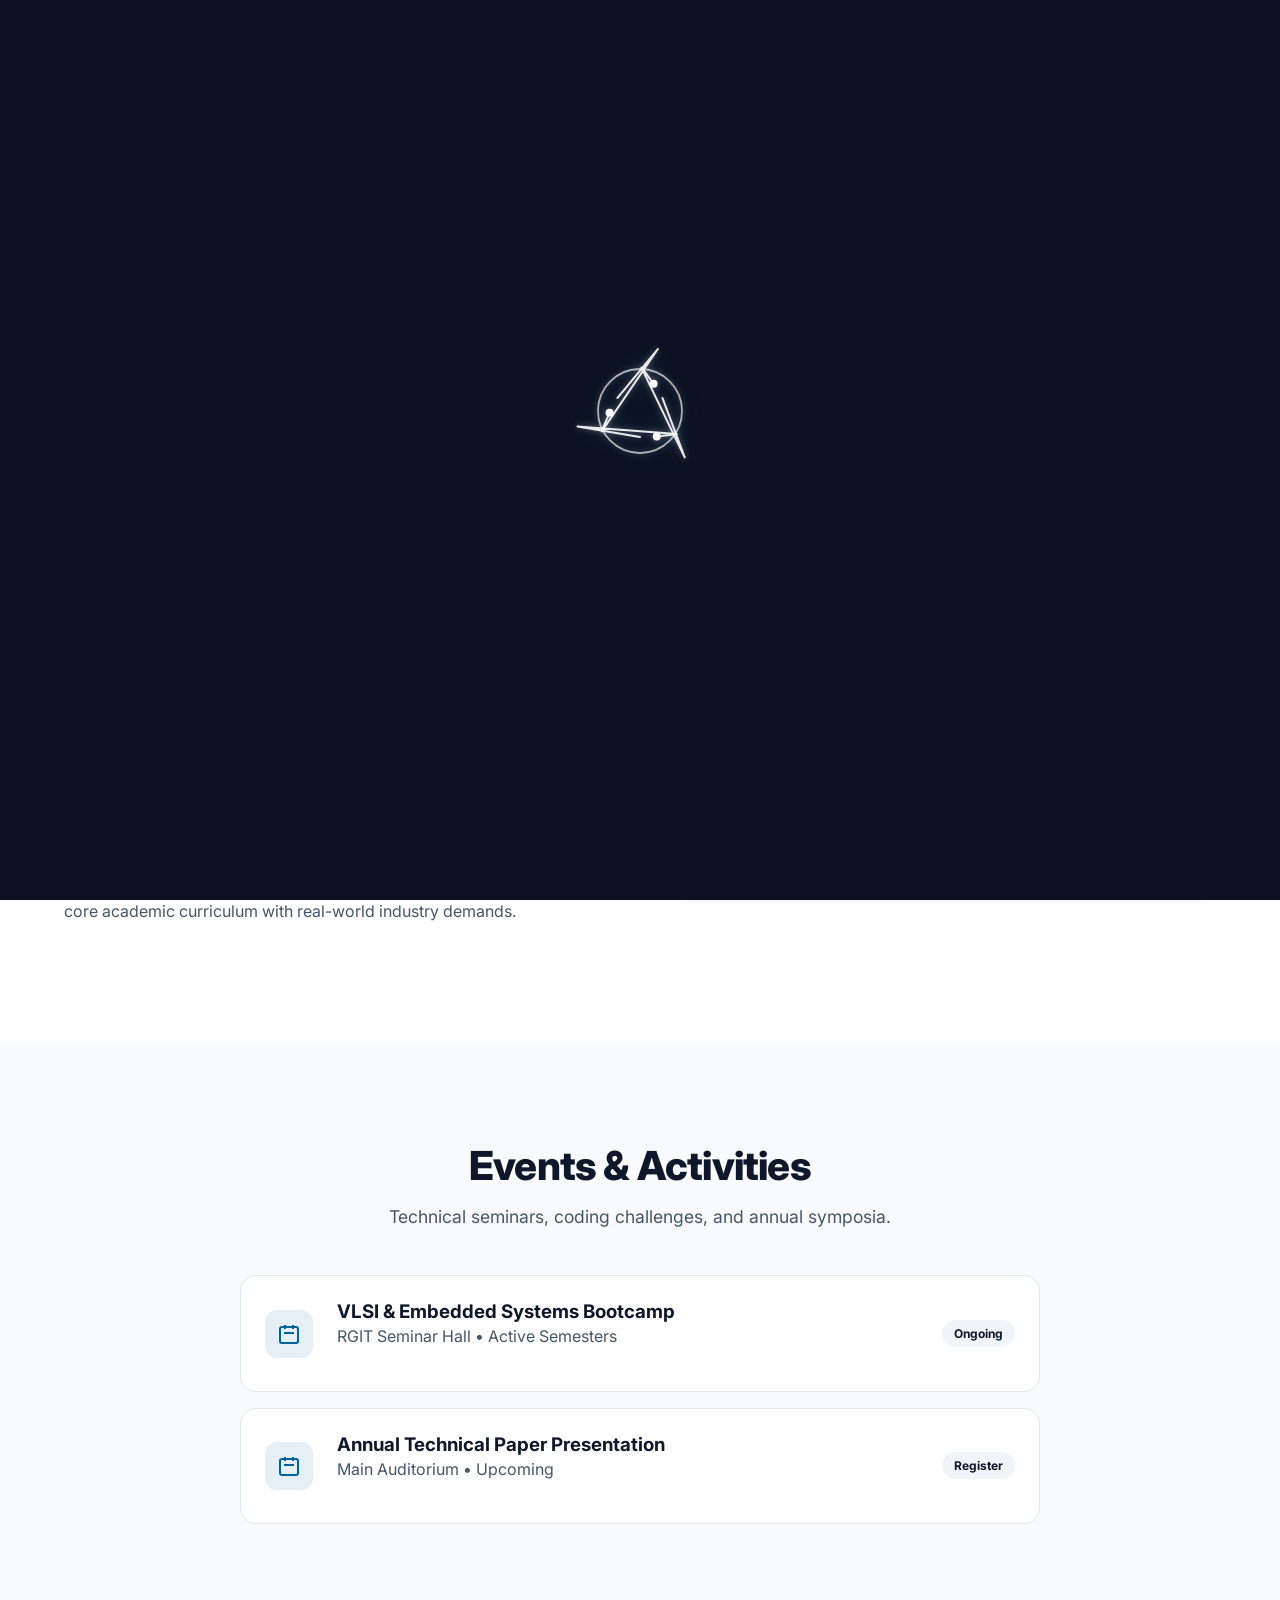
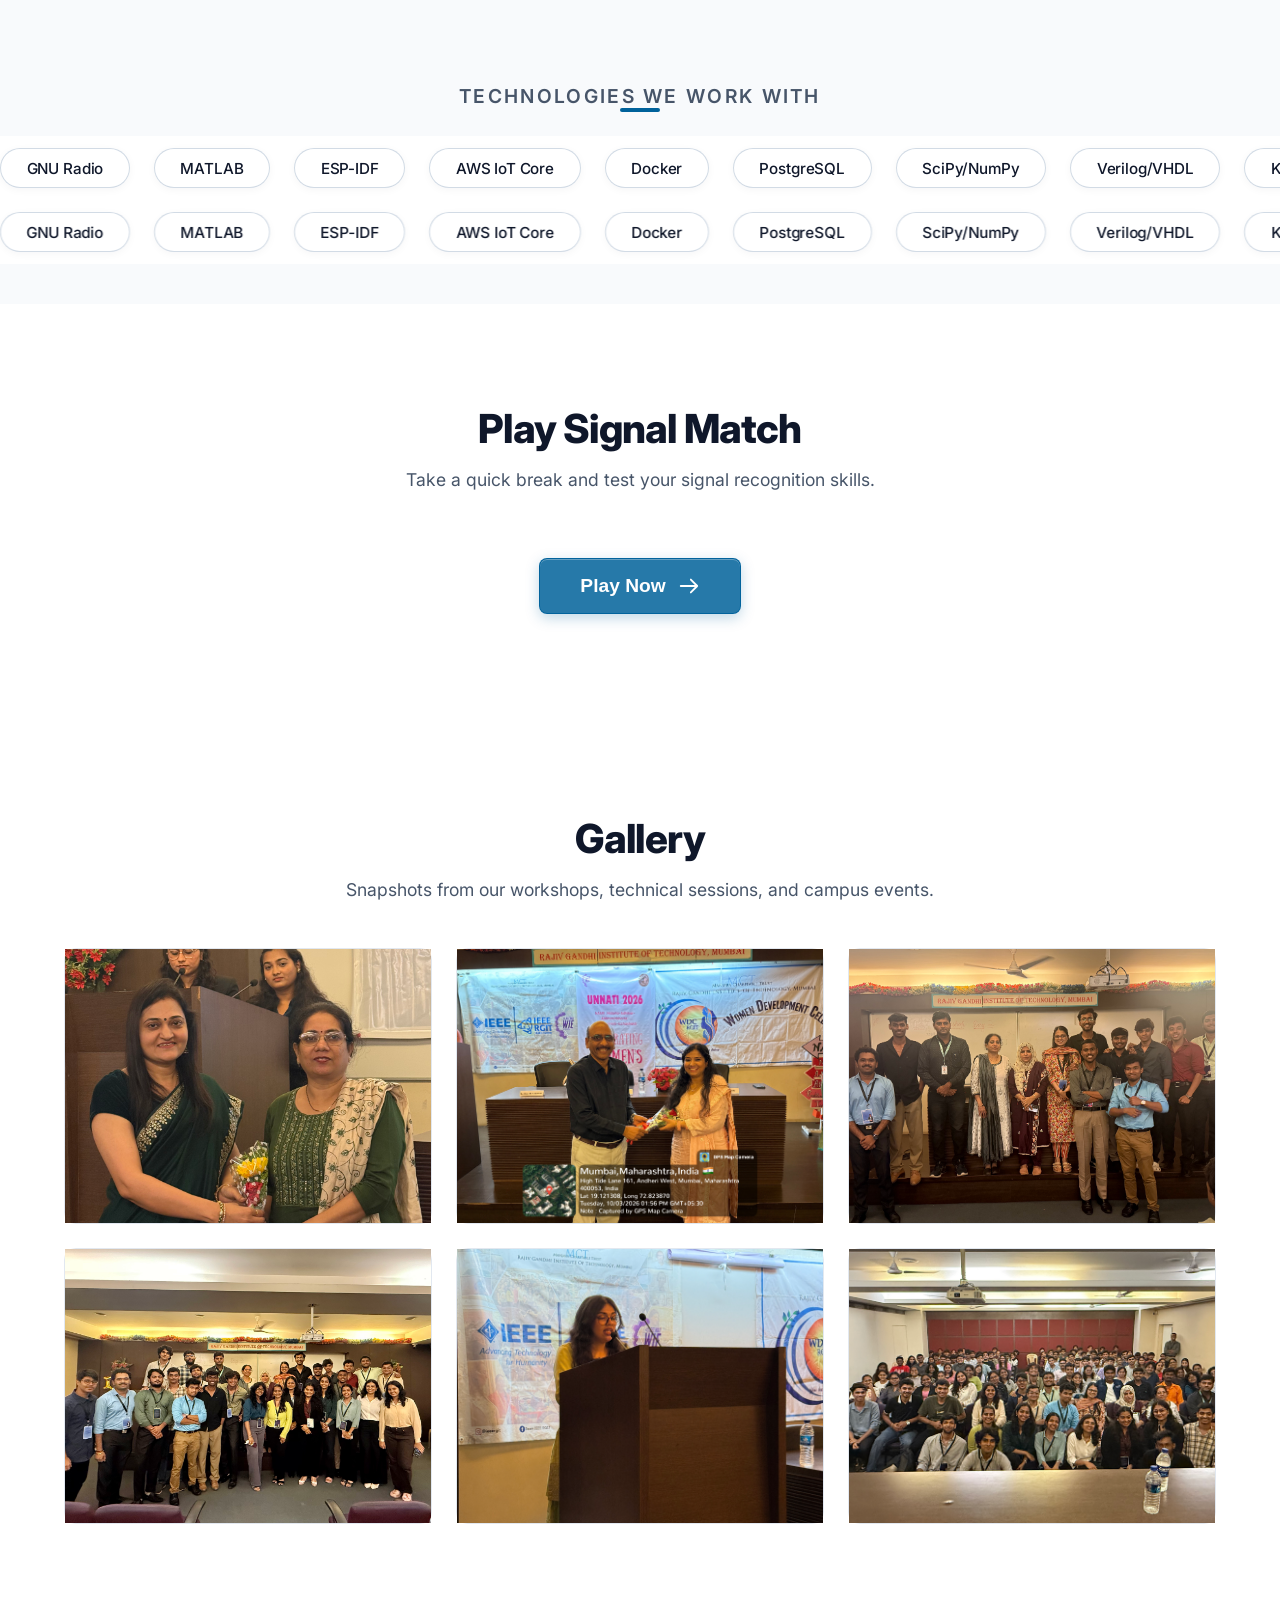
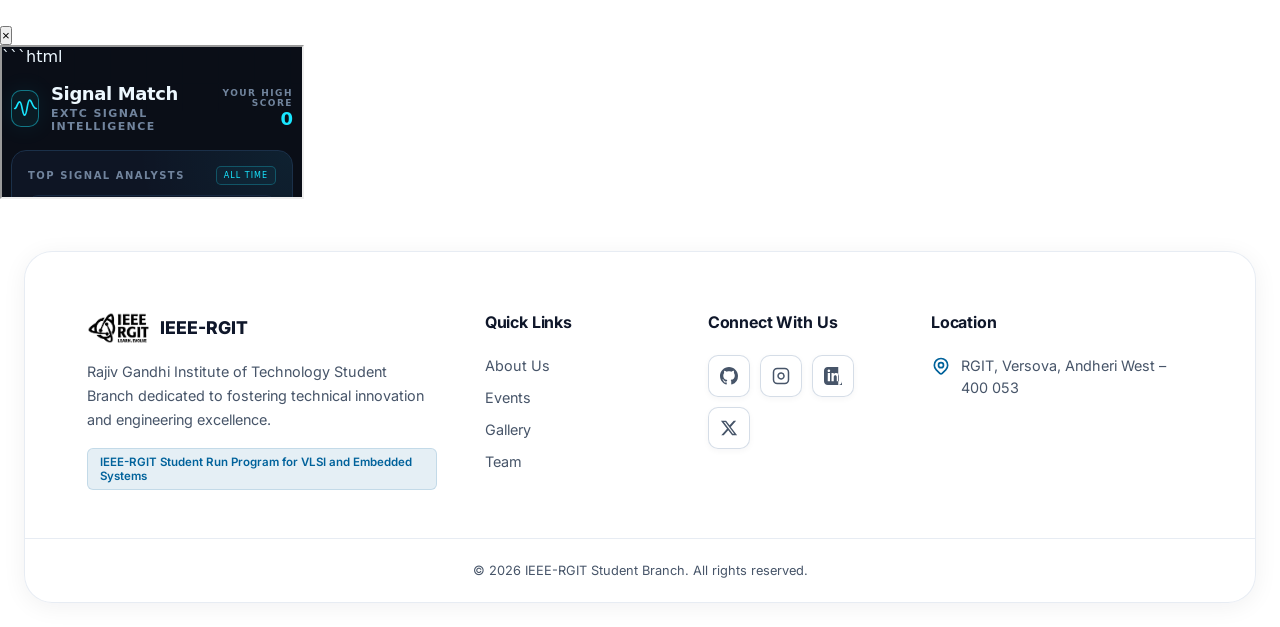
==== commit ea1e07b4: "index.html" ====
--- a/index.html
+++ b/index.html
@@ -262,15 +262,15 @@
         </div>
     </section>
 
-    <!-- SNAKE GAME SECTION -->
-    <section class="section snake-section" id="snake-game">
+    <!-- SIGNAL MATCH SECTION -->
+    <section class="section signal-match-section" id="signal-match">
         <div class="container">
             <div class="section-header reveal-up">
-                <h2 class="section-title">Play Snake</h2>
-                <p class="section-subtitle">Take a quick break and challenge yourself to a game of Snake.</p>
+                <h2 class="section-title">Play Signal Match</h2>
+                <p class="section-subtitle">Take a quick break and test your signal recognition skills.</p>
             </div>
             <div class="game-launch-wrapper reveal-up">
-                <button id="launchSnakeBtn" class="btn btn-primary launch-btn">
+                <button id="launchMatchBtn" class="btn btn-primary launch-btn">
                     Play Now
                     <svg viewBox="0 0 24 24" fill="none" stroke="currentColor" stroke-width="2"><path stroke-linecap="round" stroke-linejoin="round" d="M14 5l7 7m0 0l-7 7m7-7H3"/></svg>
                 </button>
@@ -300,13 +300,13 @@
         </div>
     </div>
 
-    <!-- SNAKE GAME MODAL -->
-    <div id="snakeModal" class="snake-modal-overlay">
-        <div class="snake-modal-backdrop"></div>
-        <div class="snake-modal-window">
-            <button class="snake-modal-close" id="closeSnakeModal" aria-label="Close game">×</button>
-            <div class="snake-modal-body">
-                <iframe id="snakeIframe" src="games/snake.html" title="Snake Game"></iframe>
+    <!-- SIGNAL MATCH MODAL -->
+    <div id="signalMatchModal" class="signal-match-modal-overlay">
+        <div class="signal-match-modal-backdrop"></div>
+        <div class="signal-match-modal-window">
+            <button class="signal-match-modal-close" id="closeSignalMatchModal" aria-label="Close game">×</button>
+            <div class="signal-match-modal-body">
+                <iframe id="signalMatchIframe" src="games/signal-match.html" title="Signal Match"></iframe>
             </div>
         </div>
     </div>
@@ -359,10 +359,10 @@
     <script src="js/main.js"></script>
     <script>
         (function() {
-            const modal = document.getElementById('snakeModal');
-            const iframe = document.getElementById('snakeIframe');
-            const closeBtn = document.getElementById('closeSnakeModal');
-            const launchBtn = document.getElementById('launchSnakeBtn');
+            const modal = document.getElementById('signalMatchModal');
+            const iframe = document.getElementById('signalMatchIframe');
+            const closeBtn = document.getElementById('closeSignalMatchModal');
+            const launchBtn = document.getElementById('launchMatchBtn');
             const body = document.body;
 
             function openModal() {
@@ -389,7 +389,7 @@
             });
 
             window.addEventListener('message', (e) => {
-                if (e.data === 'openSnakeModal') {
+                if (e.data === 'openSignalMatchModal' || e.data === 'openSnakeModal') {
                     openModal();
                 }
             });
--- a/css/style.css
+++ b/css/style.css
@@ -526,13 +526,7 @@
 
 /* ==================================================
    6b. HERO CTA — SIMPLE COLOR-TRANSITION BUTTONS
-   ---------------------------------------------------
-   Pill-shaped buttons with a clean, stable text and arrow.
-   Hover only transitions the surface color:
-     • Dark mode  : black → IEEE blue (#00629B)
-     • Light mode : white → IEEE blue (#00629B)
-   No liquid, no glass, no shader, no text motion.
-   =================================================== */
+================================================== */
 
 .hero-cta .hover-cta {
     position: relative;
@@ -1867,3 +1861,69 @@
     border-top: none;
     border-bottom: none;
 }
+
+/* ==================================================
+   20. HOMEPAGE — UNIFY DARK-MODE BACKGROUND
+================================================== */
+html.dark .home-page,
+html.dark .home-page body {
+    background-color: var(--bg-main);
+}
+
+html.dark .home-page .bg-alt {
+    background-color: var(--bg-main);
+}
+
+html.dark .home-page .tech-marquee-section {
+    background-color: var(--bg-main);
+}
+
+html.dark .home-page .marquee-wrapper {
+    background-color: var(--bg-main);
+}
+
+/* ==================================================
+   21. SECONDARY PAGES — UNIFY BACKGROUNDS
+   ---------------------------------------------------
+   Removes the full-width horizontal background bands
+   on About, Events, Gallery, and Team pages so the
+   page background remains continuous from below the
+   navbar to the end of the page. Only full-width
+   background declarations and their separating borders
+   are overridden. Card surfaces, buttons, and all
+   other component styling are preserved.
+================================================== */
+
+/* About page — page header + bg-alt "What We Do" section */
+.about-page .page-header {
+    background: var(--bg-main);
+    border-bottom: none;
+}
+.about-page .bg-alt {
+    background-color: var(--bg-main);
+    border-top: none;
+    border-bottom: none;
+}
+
+/* Events page — hero gradient + LaTeX block bg-alt band */
+.events-page .events-hero {
+    background: var(--bg-main);
+    border-bottom: none;
+}
+.events-page .event-block-alt {
+    background-color: var(--bg-main);
+    border-top: none;
+    border-bottom: none;
+}
+
+/* Gallery page — page header gradient */
+.gallery-page .page-header {
+    background: var(--bg-main);
+    border-bottom: none;
+}
+
+/* Team page — team header gradient */
+.team-page .team-header {
+    background: var(--bg-main);
+    border-bottom: none;
+}
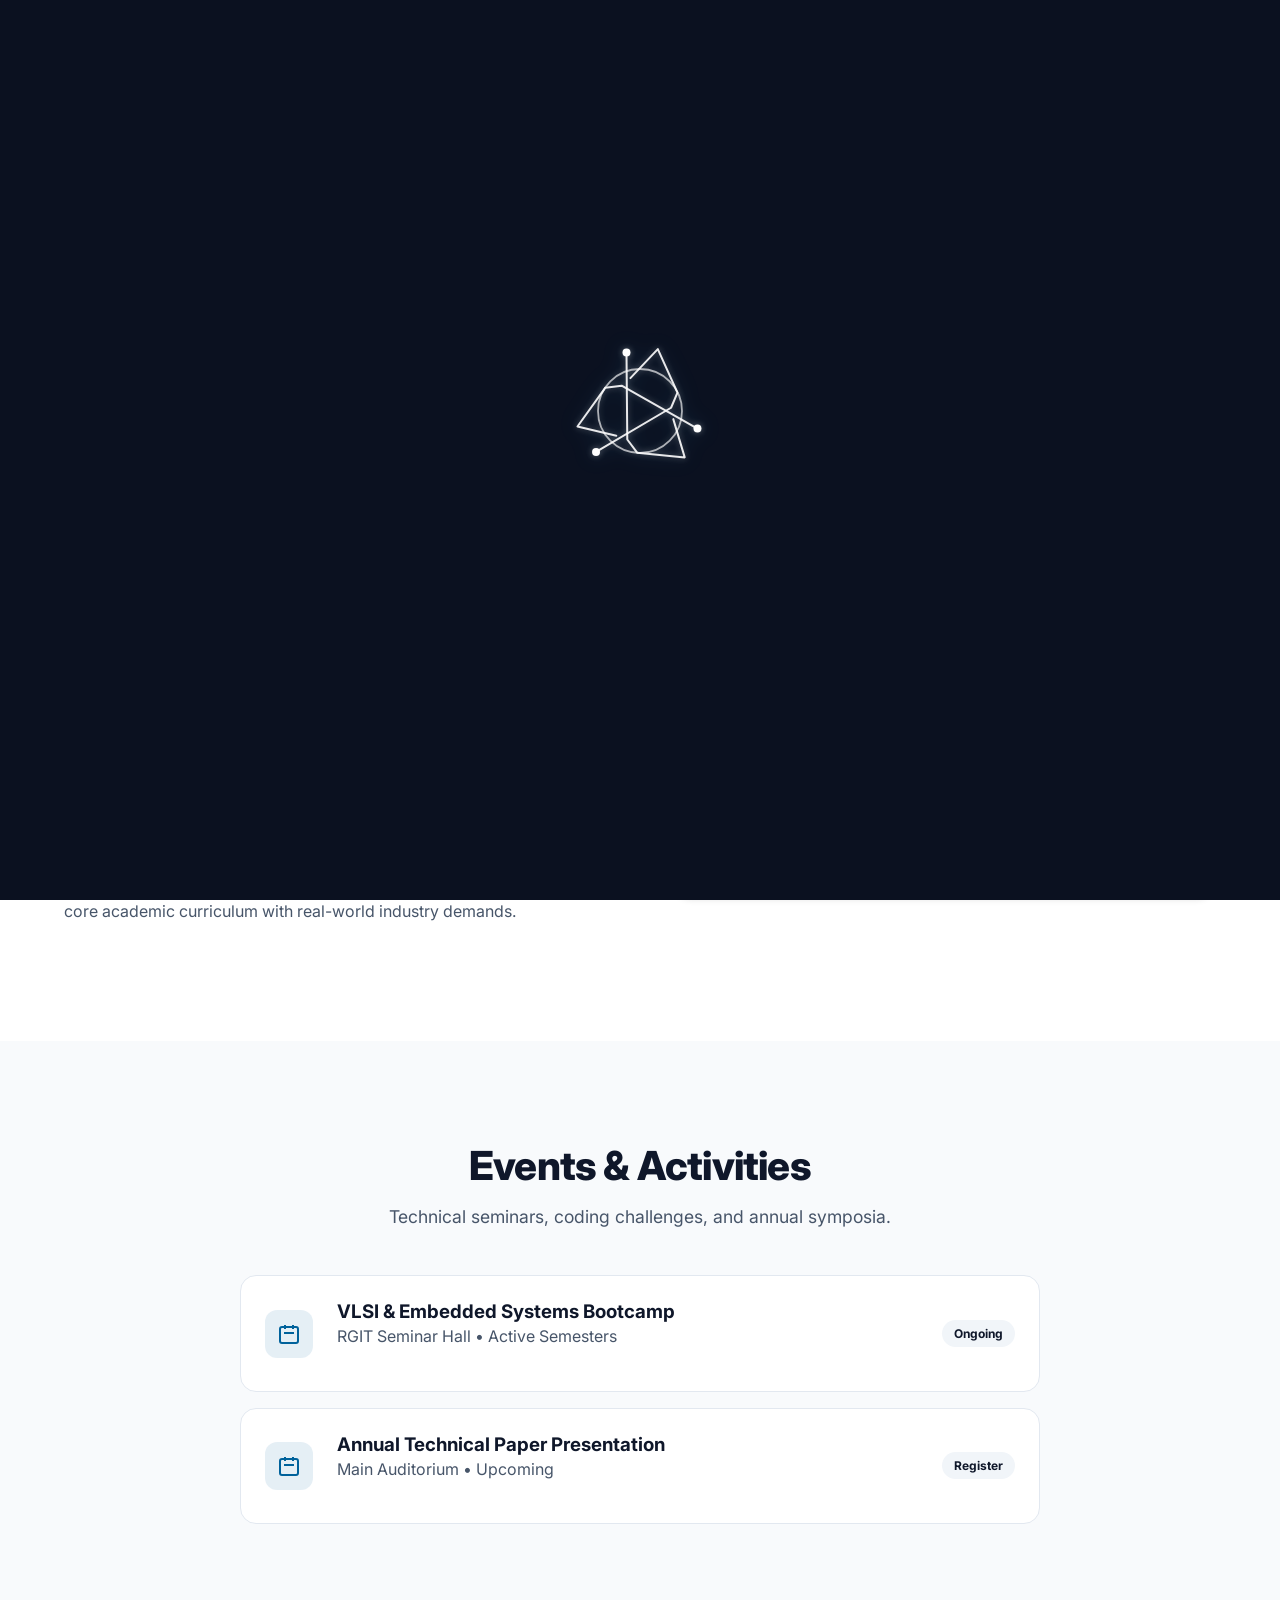
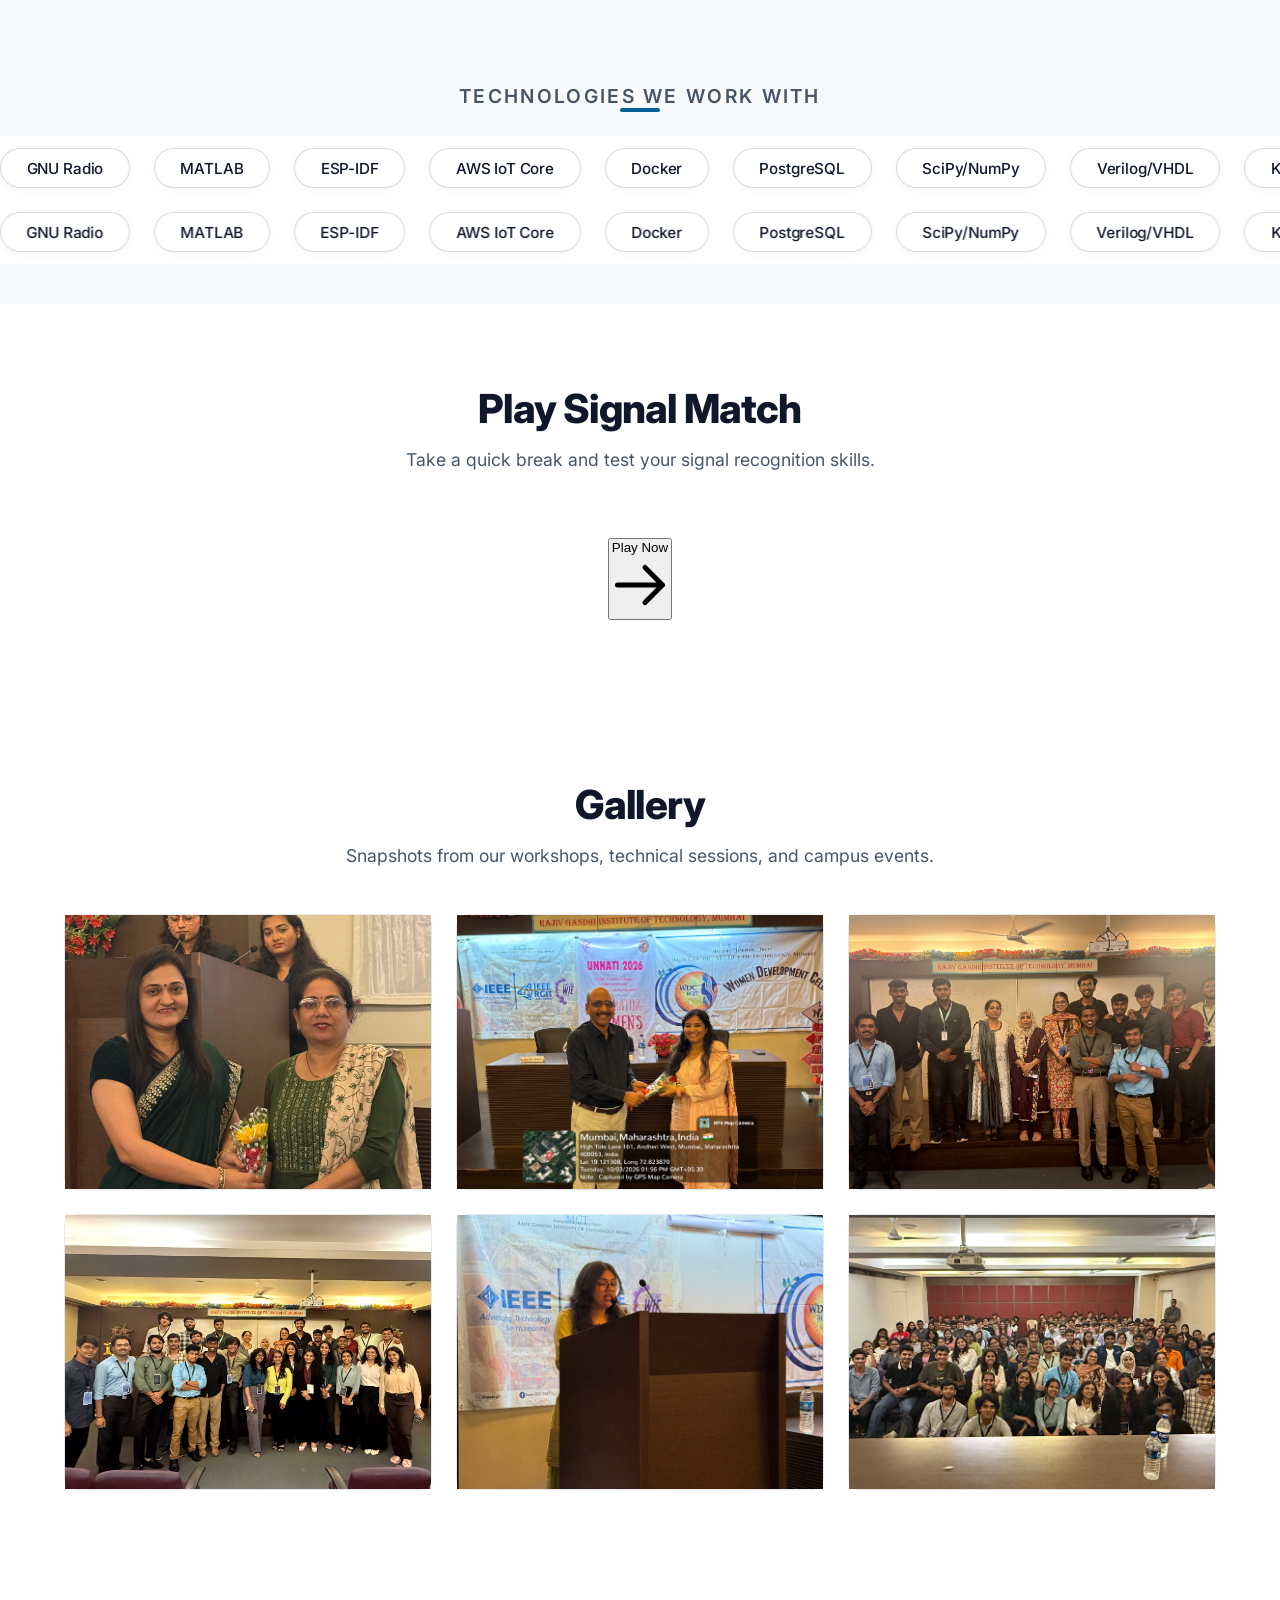
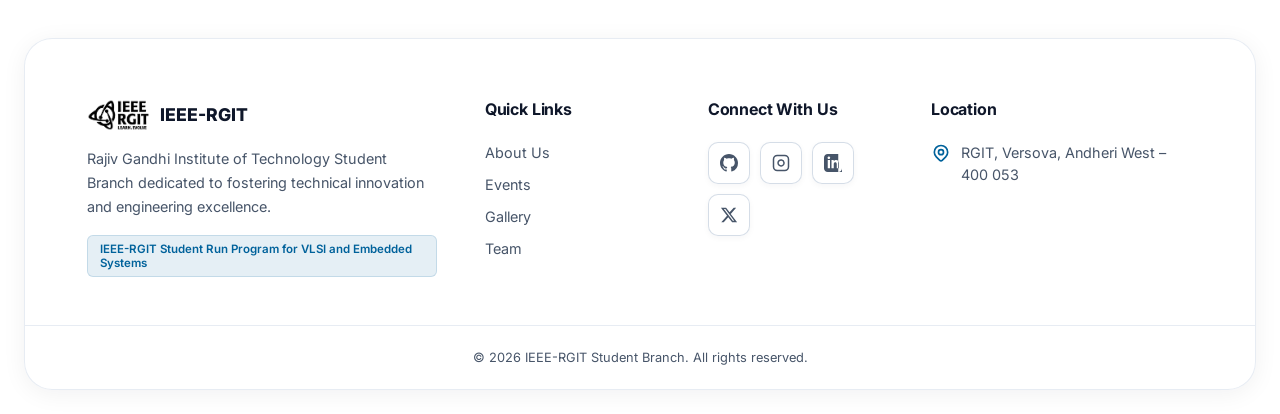
==== commit 139f8492: "index.html" ====
--- a/index.html
+++ b/index.html
@@ -270,9 +270,13 @@
                 <p class="section-subtitle">Take a quick break and test your signal recognition skills.</p>
             </div>
             <div class="game-launch-wrapper reveal-up">
-                <button id="launchMatchBtn" class="btn btn-primary launch-btn">
-                    Play Now
-                    <svg viewBox="0 0 24 24" fill="none" stroke="currentColor" stroke-width="2"><path stroke-linecap="round" stroke-linejoin="round" d="M14 5l7 7m0 0l-7 7m7-7H3"/></svg>
+                <button id="launchMatchBtn" class="hover-cta" aria-label="Play Now">
+                    <span class="hover-cta-text">
+                        Play Now
+                        <svg viewBox="0 0 24 24" fill="none" stroke="currentColor" stroke-width="2" aria-hidden="true">
+                            <path stroke-linecap="round" stroke-linejoin="round" d="M14 5l7 7m0 0l-7 7m7-7H3"/>
+                        </svg>
+                    </span>
                 </button>
             </div>
         </div>
--- a/css/style.css
+++ b/css/style.css
@@ -40,7 +40,7 @@
     --glass-pill-border: rgba(203, 213, 225, 0.85);
     --glass-pill-highlight: rgba(255, 255, 255, 0.95);
 
-    /* Hover CTA — light mode: white surface, transitions to IEEE blue on hover */
+    /* Hover CTA — light mode */
     --hover-cta-bg: #ffffff;
     --hover-cta-bg-hover: #00629B;
     --hover-cta-text: #0f172a;
@@ -86,7 +86,6 @@
     --glass-pill-border: rgba(56, 189, 248, 0.35);
     --glass-pill-highlight: rgba(255, 255, 255, 0.12);
 
-    /* Hover CTA — dark mode: black surface, transitions to IEEE blue on hover */
     --hover-cta-bg: #000000;
     --hover-cta-bg-hover: #00629B;
     --hover-cta-text: #ffffff;
@@ -180,7 +179,7 @@
 .highlight { color: var(--primary); }
 
 /* ==================================================
-   4. NAVBAR (Liquid Glass — unchanged reference)
+   4. NAVBAR
 ================================================== */
 .navbar {
     position: fixed;
@@ -449,7 +448,7 @@
 }
 
 /* ==================================================
-   6. BUTTONS (base glass — used across the site)
+   6. BUTTONS (base glass)
 ================================================== */
 .btn {
     padding: 12px 28px;
@@ -525,7 +524,7 @@
 }
 
 /* ==================================================
-   6b. HERO CTA — SIMPLE COLOR-TRANSITION BUTTONS
+   6b. HERO CTA — simple color-transition
 ================================================== */
 
 .hero-cta .hover-cta {
@@ -799,45 +798,59 @@
 }
 
 /* ==================================================
-   9. SNAKE GAME
-================================================== */
-.snake-section { padding: 80px 0 60px 0; }
+   9. SIGNAL MATCH GAME — WIDE DESKTOP MODAL
+   ---------------------------------------------------
+   Sizing tuned so the game opens as a large, wide
+   landscape "game window" on desktop (roughly 90–94vw
+   × 82–88vh) and fits compactly inside the phone
+   viewport without becoming a tall narrow column.
+   Uses dvh for mobile browser chrome.
+================================================== */
+.signal-match-section { padding: 80px 0 60px 0; }
 .game-launch-wrapper { display: flex; justify-content: center; margin-top: 20px; }
 .launch-btn { font-size: 1.2rem; padding: 16px 40px; gap: 12px; }
 .launch-btn svg { width: 22px; }
 
-.snake-modal-overlay {
+.signal-match-modal-overlay {
     display: none;
     position: fixed;
     inset: 0;
     z-index: 1000;
     justify-content: center;
     align-items: center;
-}
-.snake-modal-overlay.active { display: flex; }
-.snake-modal-backdrop {
+    padding: 24px;
+    box-sizing: border-box;
+}
+.signal-match-modal-overlay.active { display: flex; }
+
+.signal-match-modal-backdrop {
     position: absolute;
     inset: 0;
-    background: rgba(0, 0, 0, 0.5);
-    backdrop-filter: blur(4px);
+    background: rgba(0, 0, 0, 0.62);
+    backdrop-filter: blur(6px);
+    -webkit-backdrop-filter: blur(6px);
     cursor: default;
 }
-.snake-modal-window {
+
+.signal-match-modal-window {
     position: relative;
-    width: 70vw;
-    max-width: 820px;
-    height: 70vh;
-    max-height: 700px;
+    width: 92vw;
+    max-width: 1400px;
+    height: 86vh;
+    height: 86dvh;
+    max-height: 920px;
     background: var(--bg-main);
     border-radius: 24px;
-    box-shadow: 0 20px 60px rgba(0, 0, 0, 0.5);
+    box-shadow: 0 24px 70px rgba(0, 0, 0, 0.55);
     overflow: hidden;
     display: flex;
     flex-direction: column;
     z-index: 10;
     border: 1px solid var(--border);
-}
-.snake-modal-close {
+    box-sizing: border-box;
+}
+
+.signal-match-modal-close {
     position: absolute;
     top: 10px;
     right: 16px;
@@ -851,26 +864,34 @@
     transition: color 0.2s, transform 0.2s;
     line-height: 1;
     padding: 4px 8px;
-}
-.snake-modal-close:hover { color: var(--text-main); transform: scale(1.1); }
-.snake-modal-body {
+    font-family: inherit;
+}
+.signal-match-modal-close:hover {
+    color: var(--text-main);
+    transform: scale(1.1);
+}
+
+.signal-match-modal-body {
     flex: 1;
+    min-height: 0;
     padding: 12px;
     display: flex;
-    align-items: center;
+    align-items: stretch;
     justify-content: center;
     background: var(--bg-alt);
-}
-.snake-modal-body iframe {
+    box-sizing: border-box;
+}
+.signal-match-modal-body iframe {
     width: 100%;
     height: 100%;
     border: none;
     border-radius: 12px;
     background: var(--bg-main);
-}
-
-/* ==================================================
-   10. FOOTER — LIQUID GLASS PANEL
+    display: block;
+}
+
+/* ==================================================
+   10. FOOTER
 ================================================== */
 
 .footer {
@@ -1157,7 +1178,7 @@
 .text-center { text-align: center; }
 
 /* ==================================================
-   15. TARGETED HOMEPAGE ABOUT SECTION PADDING
+   15. HOMEPAGE ABOUT PADDING
 ================================================== */
 #about { padding-top: 16px; }
 
@@ -1201,28 +1222,7 @@
 }
 
 /* ==================================================
-   17b. RESPONSIVE — Hover CTA on small screens
-================================================== */
-@media (max-width: 480px) {
-    .hero-cta {
-        gap: 0.75rem;
-    }
-    .hero-cta .hover-cta {
-        padding: 12px 22px;
-        font-size: 0.9rem;
-        min-width: 155px;
-    }
-    .hero-cta .hover-cta-text {
-        font-size: 0.9rem;
-    }
-    .hero-cta .hover-cta-text svg {
-        width: 14px;
-        height: 14px;
-    }
-}
-
-/* ==================================================
-   18. EVENTS PAGE — SCOPED STYLES (restored, intact)
+   18. EVENTS PAGE — SCOPED STYLES
 ================================================== */
 
 .events-page .events-hero {
@@ -1884,17 +1884,7 @@
 
 /* ==================================================
    21. SECONDARY PAGES — UNIFY BACKGROUNDS
-   ---------------------------------------------------
-   Removes the full-width horizontal background bands
-   on About, Events, Gallery, and Team pages so the
-   page background remains continuous from below the
-   navbar to the end of the page. Only full-width
-   background declarations and their separating borders
-   are overridden. Card surfaces, buttons, and all
-   other component styling are preserved.
-================================================== */
-
-/* About page — page header + bg-alt "What We Do" section */
+================================================== */
 .about-page .page-header {
     background: var(--bg-main);
     border-bottom: none;
@@ -1905,7 +1895,6 @@
     border-bottom: none;
 }
 
-/* Events page — hero gradient + LaTeX block bg-alt band */
 .events-page .events-hero {
     background: var(--bg-main);
     border-bottom: none;
@@ -1916,13 +1905,11 @@
     border-bottom: none;
 }
 
-/* Gallery page — page header gradient */
 .gallery-page .page-header {
     background: var(--bg-main);
     border-bottom: none;
 }
 
-/* Team page — team header gradient */
 .team-page .team-header {
     background: var(--bg-main);
     border-bottom: none;
--- a/css/responsive.css
+++ b/css/responsive.css
@@ -91,15 +91,6 @@
     .marquee-track-2 {
         animation-duration: 35s;
     }
-
-    /* Snake modal */
-    .snake-modal-window {
-        width: 92vw;
-        height: 80vh;
-        max-height: none;
-    }
-    .snake-modal-body { padding: 8px; }
-    .snake-modal-close { top: 6px; right: 10px; font-size: 24px; }
 
     .launch-btn {
         font-size: 1rem;
@@ -144,10 +135,86 @@
 }
 
 /* ==================================================
+   SIGNAL MATCH MODAL — RESPONSIVE WINDOW SIZING
+   ---------------------------------------------------
+   Wide landscape game window on desktop.
+   Compact panel that fits the phone viewport on mobile.
+================================================== */
+
+/* ---------- Tablet / small laptop ---------- */
+@media (max-width: 1024px) {
+    .signal-match-modal-overlay {
+        padding: 18px;
+    }
+    .signal-match-modal-window {
+        width: 94vw;
+        height: 88vh;
+        height: 88dvh;
+        max-height: none;
+        border-radius: 20px;
+    }
+    .signal-match-modal-body {
+        padding: 10px;
+    }
+}
+
+/* ---------- Mobile & small tablets ---------- */
+@media (max-width: 768px) {
+    .signal-match-modal-overlay {
+        padding: 12px;
+    }
+    .signal-match-modal-window {
+        width: 96vw;
+        height: 92vh;
+        height: 92dvh;
+        max-height: none;
+        border-radius: 18px;
+    }
+    .signal-match-modal-body {
+        padding: 6px;
+    }
+    .signal-match-modal-body iframe {
+        border-radius: 10px;
+    }
+    .signal-match-modal-close {
+        top: 6px;
+        right: 10px;
+        font-size: 22px;
+        padding: 2px 6px;
+    }
+}
+
+/* ---------- Phones ---------- */
+@media (max-width: 480px) {
+    .signal-match-modal-overlay {
+        padding: 6px;
+    }
+    .signal-match-modal-window {
+        width: 100%;
+        height: calc(100vh - 12px);
+        height: calc(100dvh - 12px);
+        max-width: 100%;
+        max-height: none;
+        border-radius: 14px;
+    }
+    .signal-match-modal-body {
+        padding: 4px;
+    }
+    .signal-match-modal-body iframe {
+        border-radius: 8px;
+    }
+    .signal-match-modal-close {
+        top: 4px;
+        right: 8px;
+        font-size: 20px;
+        padding: 2px 5px;
+    }
+}
+
+/* ==================================================
    RESPONSIVE — EVENTS PAGE
 ================================================== */
 
-/* ---------- Tablet & below ---------- */
 @media (max-width: 900px) {
     .events-page .flagship-title {
         font-size: 2.1rem;
@@ -166,17 +233,7 @@
     }
 }
 
-/* ==================================================
-   MOBILE — TECHFORGE'26 + OTHER EVENTS
-   Everything below runs at max-width: 640px.
-   The TechForge'26 rules are grouped and strictly
-   scoped to .events-page .flagship-* / .team-* /
-   .accomplishments-* / .data-table so they cannot
-   affect other event cards or the desktop layout.
-================================================== */
 @media (max-width: 640px) {
-
-    /* ---------- Events page hero (all events) ---------- */
     .events-page .events-hero {
         padding: 115px 0 40px 0;
     }
@@ -193,7 +250,6 @@
         font-size: 1.55rem;
     }
 
-    /* ---------- Normal event cards (Sahyadri / LaTeX / Adani) ---------- */
     .events-page .event-block {
         padding: 28px 0;
     }
@@ -217,46 +273,20 @@
     .events-page .timeline-time { padding-top: 0; }
     .events-page .accomplishments { padding: 1.1rem; }
 
-    /* ============================================================
-       TECHFORGE'26 — FULL MOBILE REBUILD
-       Single-column, content-driven, no fixed heights.
-       ============================================================ */
-
-    /* ---------- 1. Card container ---------- */
     .events-page .event-flagship {
         padding: 35px 0 55px 0;
     }
     .events-page .flagship-card {
         border-radius: 16px;
-        width: 100%;
-        max-width: 100%;
-        min-width: 0;
-        overflow: hidden;
-    }
-
-    /* ---------- 2. Header ---------- */
+    }
     .events-page .flagship-header {
         padding: 3.5rem 1.1rem 1.25rem 1.1rem;
-        width: 100%;
-        max-width: 100%;
-        min-width: 0;
-    }
-    .events-page .flagship-eyebrow {
-        max-width: 100%;
-        overflow-wrap: anywhere;
-        word-break: break-word;
     }
     .events-page .flagship-title {
         font-size: 1.55rem;
-        max-width: 100%;
-        overflow-wrap: anywhere;
-        word-break: break-word;
     }
     .events-page .flagship-tagline {
         font-size: 0.92rem;
-        max-width: 100%;
-        overflow-wrap: anywhere;
-        word-break: break-word;
     }
     .events-page .flagship-badge {
         top: 10px;
@@ -265,277 +295,128 @@
         padding: 5px 9px;
         letter-spacing: 0.08em;
     }
-
-    /* ---------- 3. Meta grid (Date / Venue / Participants / Prize Pool) ---------- */
-    /* Force single column so label + value never squeeze */
-    .events-page .flagship-meta {
-        display: grid;
-        grid-template-columns: 1fr;
-        gap: 0.75rem;
-    }
-    .events-page .flagship-meta .event-meta-item {
-        background: var(--surface);
-        width: 100%;
-        max-width: 100%;
-        min-width: 0;
-    }
-    .events-page .flagship-meta .event-meta-text {
-        min-width: 0;
-        max-width: 100%;
-    }
-    .events-page .flagship-meta .event-meta-value {
-        max-width: 100%;
-        overflow-wrap: anywhere;
-        word-break: break-word;
-    }
-
-    /* ---------- 4. Body + sections ---------- */
     .events-page .flagship-body {
         padding: 1.1rem;
         gap: 1.5rem;
-        width: 100%;
-        max-width: 100%;
-        min-width: 0;
-    }
-    .events-page .flagship-section {
-        display: block;
-        width: 100%;
-        max-width: 100%;
-        min-width: 0;
     }
     .events-page .flagship-section-title {
         font-size: 1.08rem;
-        display: flex;
-        align-items: center;
-        flex-wrap: wrap;
-        gap: 10px;
-        width: 100%;
-        max-width: 100%;
-        min-width: 0;
-        overflow-wrap: anywhere;
-        word-break: break-word;
-    }
-    .events-page .flagship-section-title::before {
-        flex-shrink: 0;
-    }
-    .events-page .flagship-section p {
-        width: 100%;
-        max-width: 100%;
-        min-width: 0;
-        overflow-wrap: anywhere;
-        word-break: break-word;
-    }
-
-    /* ---------- 5. Bullet lists ---------- */
-    /* THE KEY FIX:
-       Previously these used `display: grid; grid-template-columns: auto minmax(0, 1fr)`,
-       which sent the plain text node after <strong> into column 1 (auto) and forced
-       <strong> into a near-zero column 2 — producing "T / e / a / m / s".
-
-       Now: display:block + padding-left + SVG positioned absolutely.
-       The <strong> label and the value text flow as ONE inline text run and wrap
-       naturally inside the card's full content width. */
-    .events-page .flagship-section .bullet-list {
-        display: block;
-        width: 100%;
-        max-width: 100%;
-        min-width: 0;
-    }
-    .events-page .flagship-section .bullet-list li {
-        display: block;
-        position: relative;
-        padding-left: 26px;
-        margin: 0 0 0.55rem 0;
-        width: 100%;
-        max-width: 100%;
-        min-width: 0;
-        font-size: 0.93rem;
-        line-height: 1.65;
-        color: var(--text-muted);
-        overflow-wrap: anywhere;
-        word-break: break-word;
-    }
-    .events-page .flagship-section .bullet-list li:last-child {
-        margin-bottom: 0;
-    }
-    .events-page .flagship-section .bullet-list li > svg {
-        position: absolute;
-        left: 0;
-        top: 4px;
-        width: 16px;
-        height: 16px;
-        margin: 0;
-        flex-shrink: 0;
-    }
-    .events-page .flagship-section .bullet-list li > strong {
-        font-weight: 700;
-        color: var(--text-main);
-    }
-
-    /* ---------- 6. Team grid (Event Team / Judges / Dignitaries) ---------- */
-    .events-page .team-grid-flagship {
-        display: grid;
-        grid-template-columns: 1fr;
-        gap: 0.75rem;
-        width: 100%;
-        max-width: 100%;
-        min-width: 0;
-    }
-    .events-page .team-block-flagship {
-        width: 100%;
-        max-width: 100%;
-        min-width: 0;
-        padding: 1rem;
-    }
-    .events-page .team-block-flagship h4 {
-        overflow-wrap: anywhere;
-        word-break: break-word;
-    }
-    .events-page .team-block-flagship ul {
-        width: 100%;
-        max-width: 100%;
-        min-width: 0;
-    }
-    .events-page .team-block-flagship li {
-        width: 100%;
-        max-width: 100%;
-        min-width: 0;
-        overflow-wrap: anywhere;
-        word-break: break-word;
-    }
-    .events-page .team-block-flagship li small {
-        max-width: 100%;
-        overflow-wrap: anywhere;
-        word-break: break-word;
-    }
-
-    /* ---------- 7. Stat row (44 / 24 / 14 / 6) ---------- */
+    }
     .events-page .stat-row {
-        display: grid;
         grid-template-columns: repeat(2, 1fr);
-        gap: 0.6rem;
-        width: 100%;
-        max-width: 100%;
-        min-width: 0;
-    }
-    .events-page .stat-box {
-        width: 100%;
-        max-width: 100%;
-        min-width: 0;
-        padding: 0.85rem 0.5rem;
-        overflow-wrap: anywhere;
-        word-break: break-word;
     }
     .events-page .stat-box .stat-value {
         font-size: 1.3rem;
     }
-    .events-page .stat-box .stat-label {
-        font-size: 0.66rem;
-    }
-
-    /* ---------- 8. Tables (Evaluation + Final Results) ----------
-       Confine horizontal scroll to the table's own wrapper.
-       The rest of the card stays fully vertical. */
-    .events-page .table-wrapper {
-        display: block;
-        width: 100%;
-        max-width: 100%;
-        min-width: 0;
-        overflow-x: auto;
-        -webkit-overflow-scrolling: touch;
-        margin-top: 0.6rem;
-    }
-    .events-page .data-table {
-        min-width: 480px;
-        font-size: 0.84rem;
-    }
-    .events-page .data-table thead th,
-    .events-page .data-table tbody td {
-        padding: 0.7rem 0.8rem;
-        overflow-wrap: anywhere;
-        word-break: break-word;
-    }
-
-    /* ---------- 9. Accomplishments box ---------- */
-    .events-page .accomplishments,
     .events-page .flagship-accomplishments {
-        display: block;
-        width: 100%;
-        max-width: 100%;
-        min-width: 0;
         padding: 1.1rem;
     }
-    .events-page .flagship-accomplishments .flagship-section-title {
-        margin-bottom: 0.85rem;
-    }
-    .events-page .accomplishments-list {
-        display: block;
-        width: 100%;
-        max-width: 100%;
-        min-width: 0;
-    }
-    .events-page .accomplishments-list li {
-        display: block;
-        position: relative;
-        padding-left: 26px;
-        margin: 0 0 0.55rem 0;
-        width: 100%;
-        max-width: 100%;
-        min-width: 0;
-        font-size: 0.9rem;
-        line-height: 1.6;
-        color: var(--text-muted);
-        overflow-wrap: anywhere;
-        word-break: break-word;
-    }
-    .events-page .accomplishments-list li:last-child {
-        margin-bottom: 0;
-    }
-    .events-page .accomplishments-list li > svg {
-        position: absolute;
-        left: 0;
-        top: 3px;
-        width: 17px;
-        height: 17px;
-        margin: 0;
-        flex-shrink: 0;
-    }
-    .events-page .accomplishments-list li > strong {
-        font-weight: 700;
-        color: var(--text-main);
-    }
-
-    /* ---------- 10. Safety clip guards ---------- */
-    .events-page .events-hero,
-    .events-page .events-intro,
-    .events-page .event-block,
-    .events-page .event-card-full,
-    .events-page .event-card-header,
-    .events-page .event-card-body,
-    .events-page .event-flagship,
+
     .events-page .flagship-card,
     .events-page .flagship-header,
     .events-page .flagship-body,
     .events-page .flagship-section,
+    .events-page .flagship-accomplishments {
+        max-width: 100%;
+        min-width: 0;
+    }
+
+    .events-page .flagship-title,
+    .events-page .flagship-tagline,
+    .events-page .flagship-eyebrow,
+    .events-page .flagship-section-title,
+    .events-page .flagship-section p,
+    .events-page .flagship-section .bullet-list,
     .events-page .accomplishments,
-    .events-page .flagship-accomplishments {
+    .events-page .accomplishments-list,
+    .events-page .accomplishments-list li,
+    .events-page .flagship-accomplishments,
+    .events-page .team-block-flagship,
+    .events-page .team-block-flagship ul,
+    .events-page .team-block-flagship li,
+    .events-page .team-block-flagship li small {
         max-width: 100%;
         min-width: 0;
-    }
-}
-
-/* ==================================================
-   EXTRA-NARROW PHONES (e.g. 320px)
-================================================== */
+        overflow-wrap: anywhere;
+        word-break: break-word;
+    }
+
+    .events-page .flagship-section .bullet-list li,
+    .events-page .accomplishments-list li {
+        display: grid;
+        grid-template-columns: auto minmax(0, 1fr);
+        align-items: flex-start;
+        gap: 10px;
+        overflow-wrap: anywhere;
+        word-break: break-word;
+    }
+    .events-page .flagship-section .bullet-list li > svg,
+    .events-page .accomplishments-list li > svg {
+        flex-shrink: 0;
+        width: 16px;
+        height: 16px;
+        margin-top: 4px;
+    }
+    .events-page .accomplishments-list li > svg {
+        width: 17px;
+        height: 17px;
+        margin-top: 3px;
+    }
+
+    .events-page .team-grid-flagship {
+        grid-template-columns: 1fr;
+        gap: 0.75rem;
+    }
+
+    .events-page .flagship-meta {
+        grid-template-columns: 1fr;
+    }
+    .events-page .flagship-meta .event-meta-item,
+    .events-page .flagship-meta .event-meta-text,
+    .events-page .flagship-meta .event-meta-value {
+        max-width: 100%;
+        min-width: 0;
+        overflow-wrap: anywhere;
+        word-break: break-word;
+    }
+
+    .events-page .table-wrapper {
+        max-width: 100%;
+        width: 100%;
+        overflow-x: auto;
+        -webkit-overflow-scrolling: touch;
+    }
+    .events-page .data-table {
+        min-width: 480px;
+    }
+    .events-page .data-table thead th,
+    .events-page .data-table tbody td {
+        overflow-wrap: anywhere;
+        word-break: break-word;
+    }
+
+    .events-page .stat-box {
+        min-width: 0;
+        max-width: 100%;
+        overflow-wrap: anywhere;
+        word-break: break-word;
+    }
+
+    .events-page .events-hero,
+    .events-page .events-intro,
+    .events-page .event-block,
+    .events-page .event-flagship {
+        max-width: 100%;
+        overflow-wrap: anywhere;
+    }
+}
+
 @media (max-width: 380px) {
-
-    /* TechForge'26 fine tuning */
     .events-page .flagship-header {
         padding: 3.25rem 0.9rem 1.1rem 0.9rem;
     }
     .events-page .flagship-body {
         padding: 0.9rem;
-        gap: 1.25rem;
     }
     .events-page .flagship-title {
         font-size: 1.35rem;
@@ -548,29 +429,11 @@
         padding: 4px 8px;
         letter-spacing: 0.06em;
     }
-
-    /* Tables get a smaller minimum so more fits on-screen */
     .events-page .data-table {
         min-width: 420px;
     }
-
-    /* Stat row: keep 2 columns but tighten */
-    .events-page .stat-box {
-        padding: 0.75rem 0.4rem;
-    }
-    .events-page .stat-box .stat-value {
-        font-size: 1.2rem;
-    }
-
-    /* Slightly tighter indent for bullets */
     .events-page .flagship-section .bullet-list li,
     .events-page .accomplishments-list li {
-        padding-left: 24px;
-    }
-
-    /* Accomplishments box padding */
-    .events-page .accomplishments,
-    .events-page .flagship-accomplishments {
-        padding: 0.95rem;
-    }
-}
+        gap: 8px;
+    }
+}
